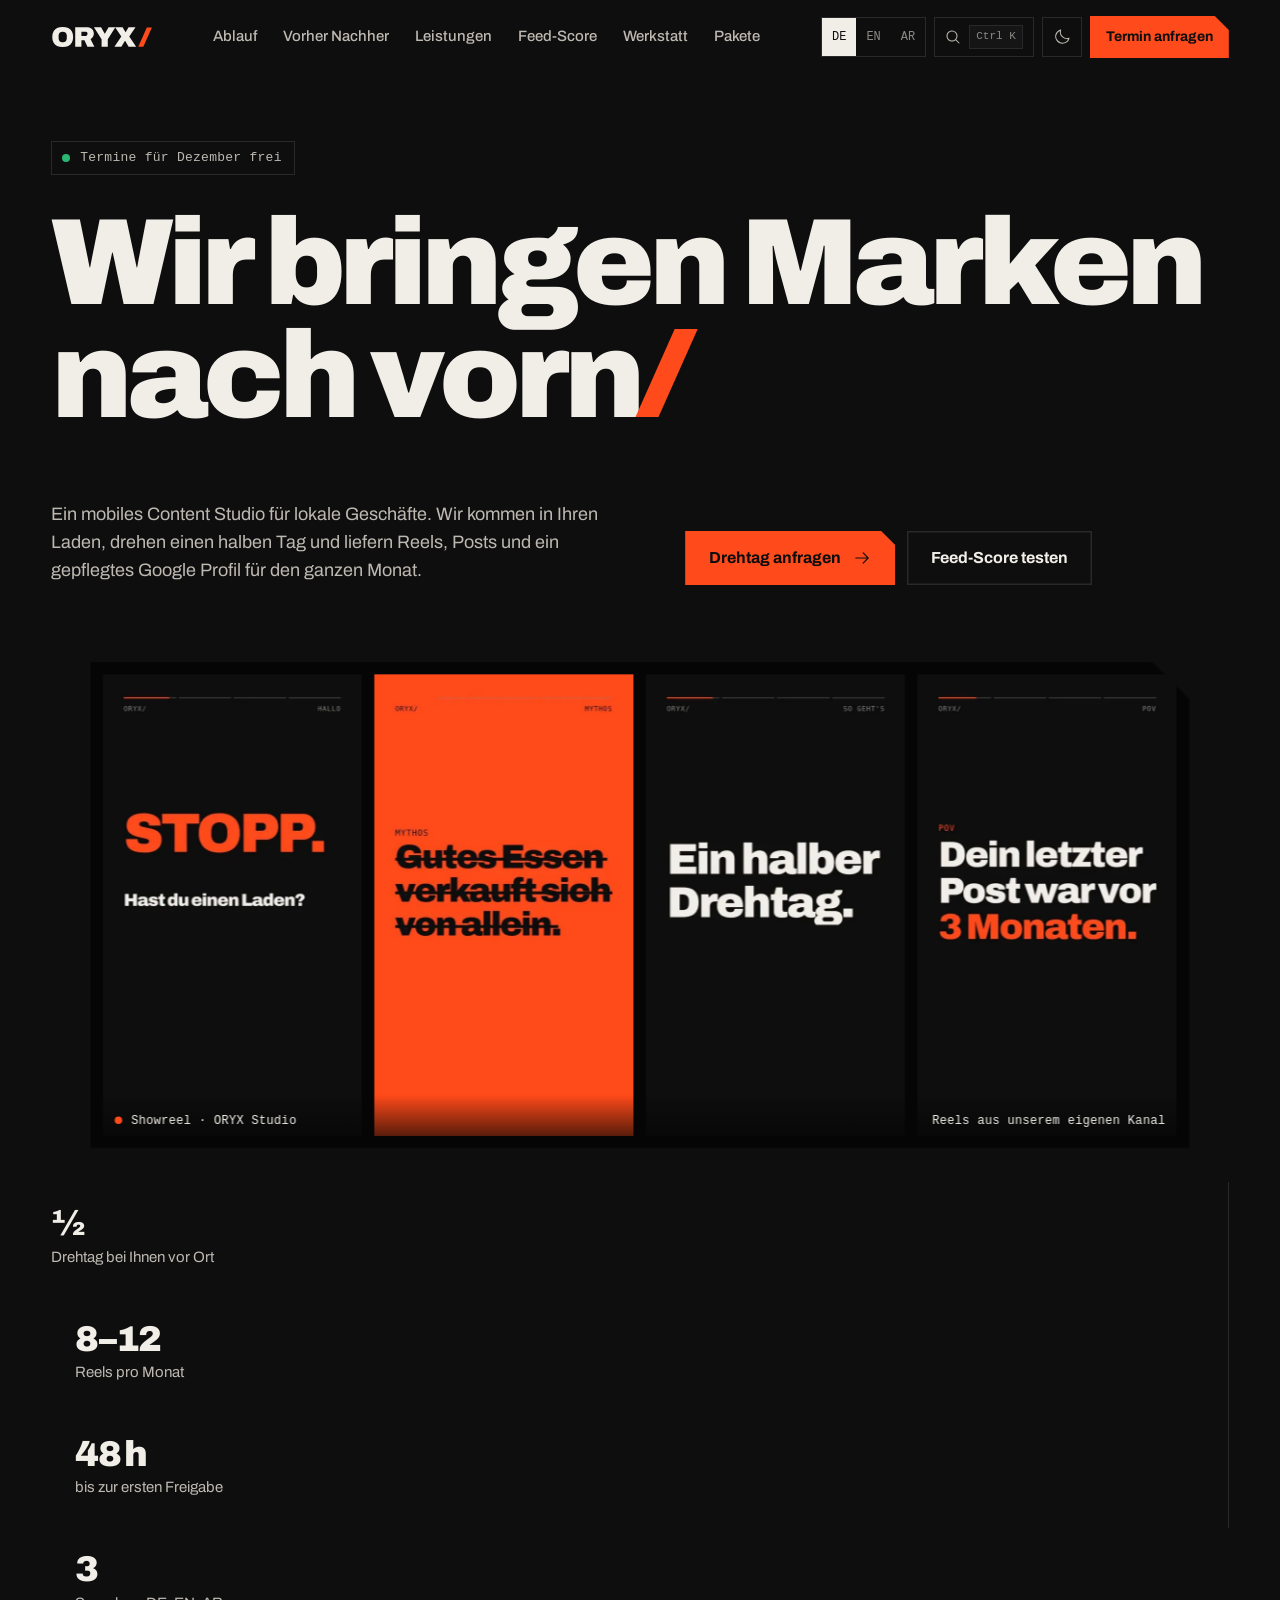
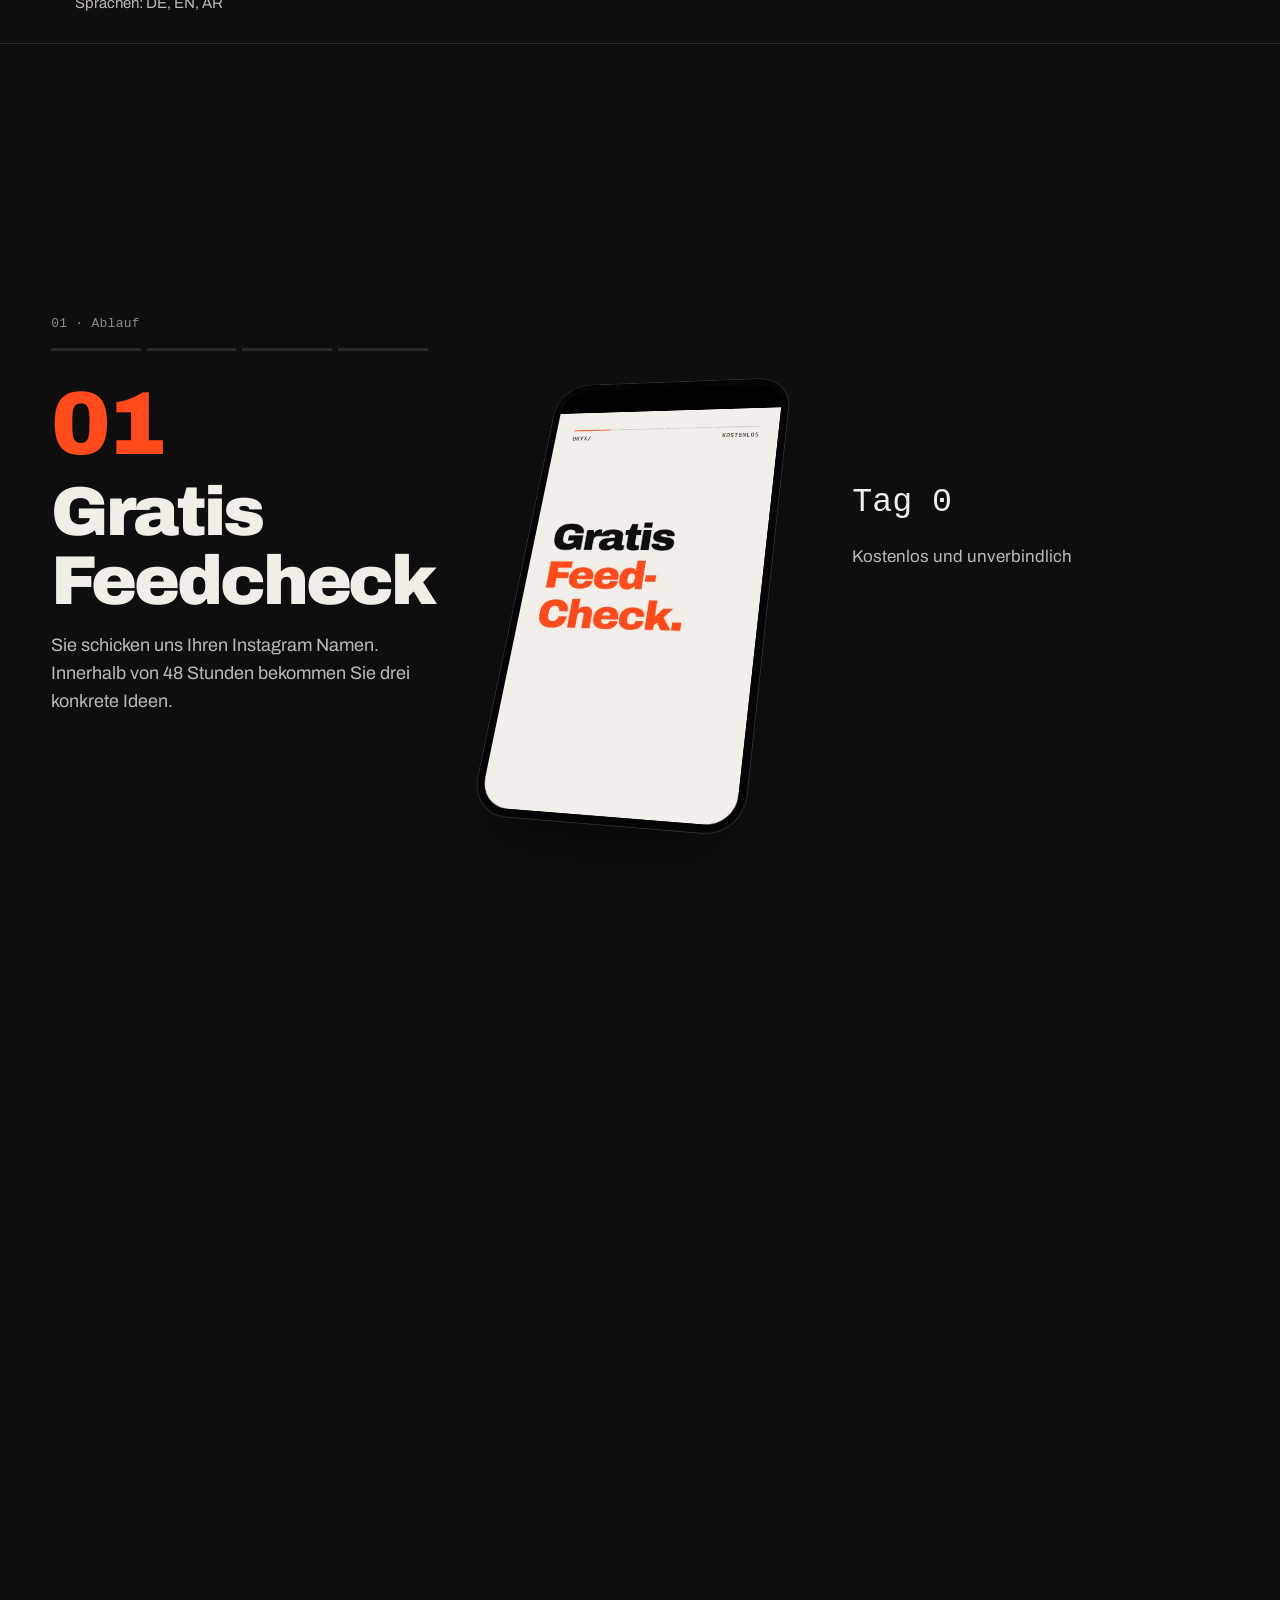
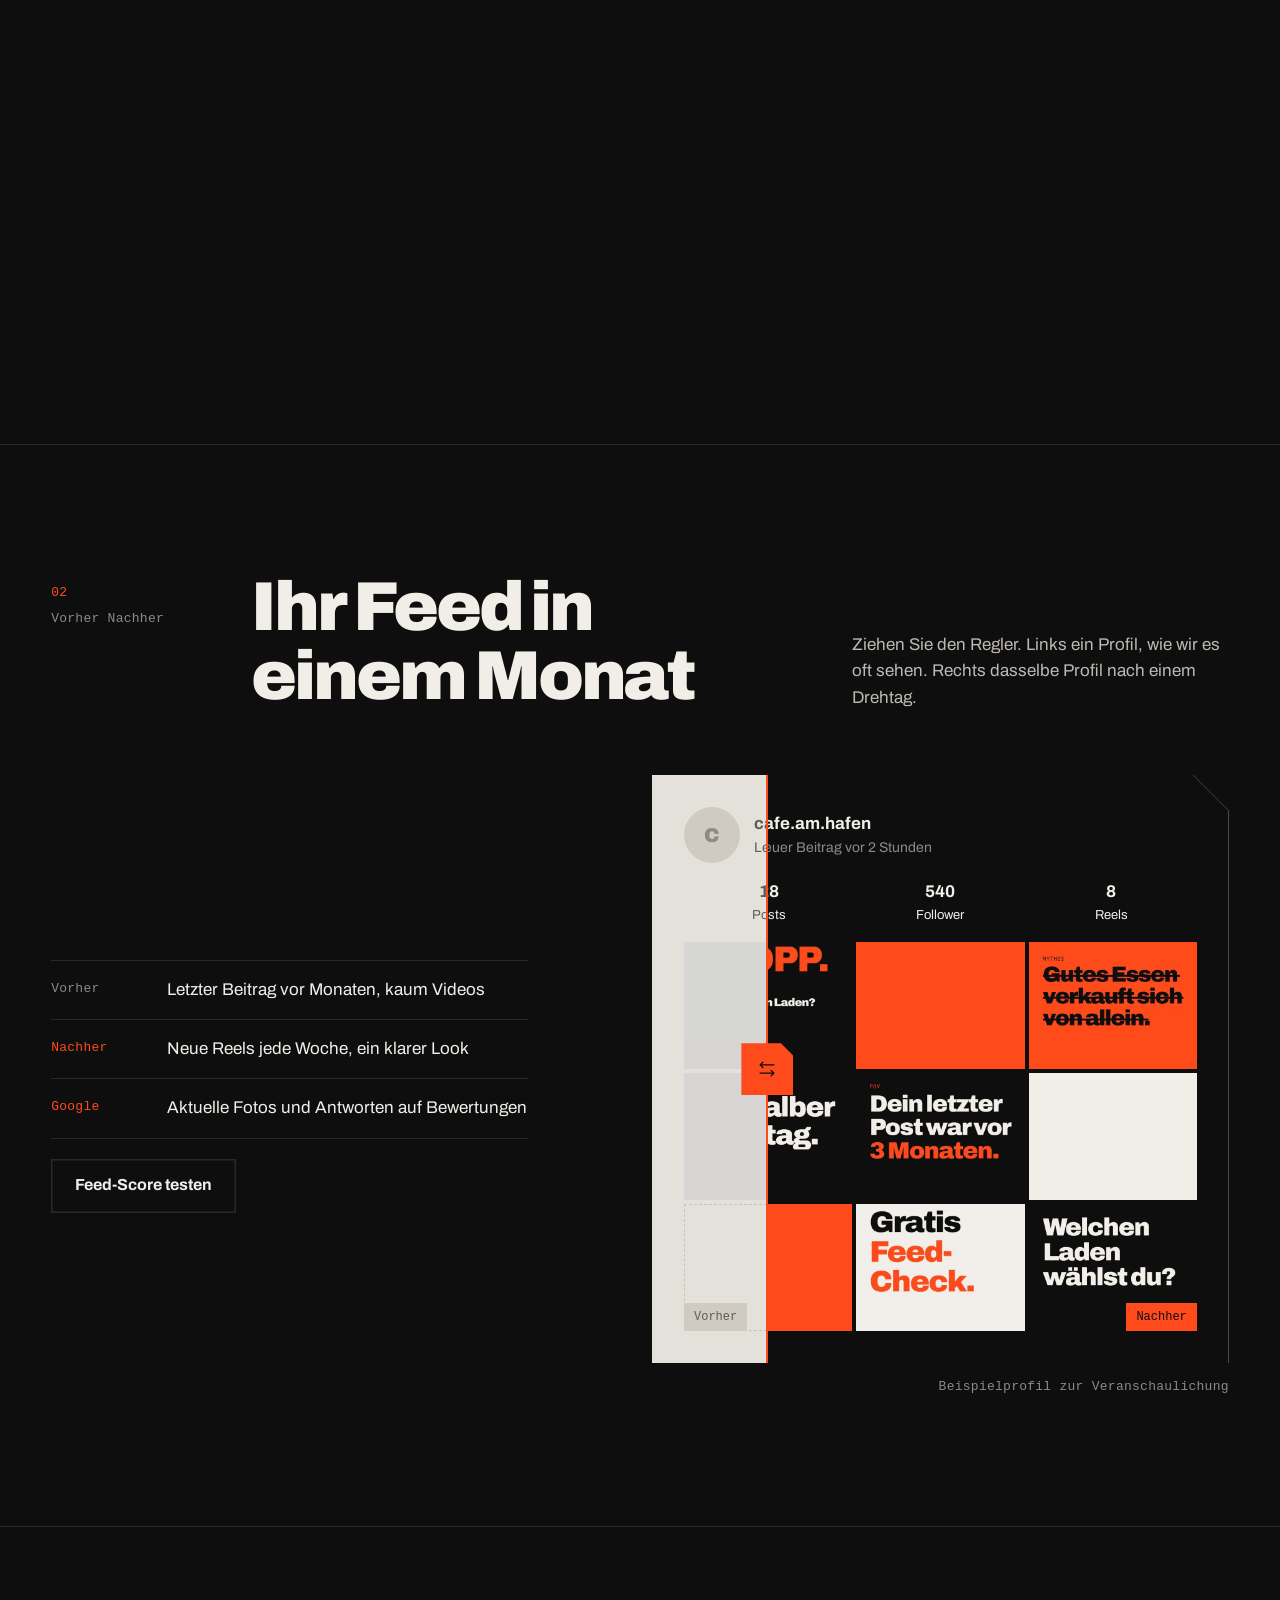
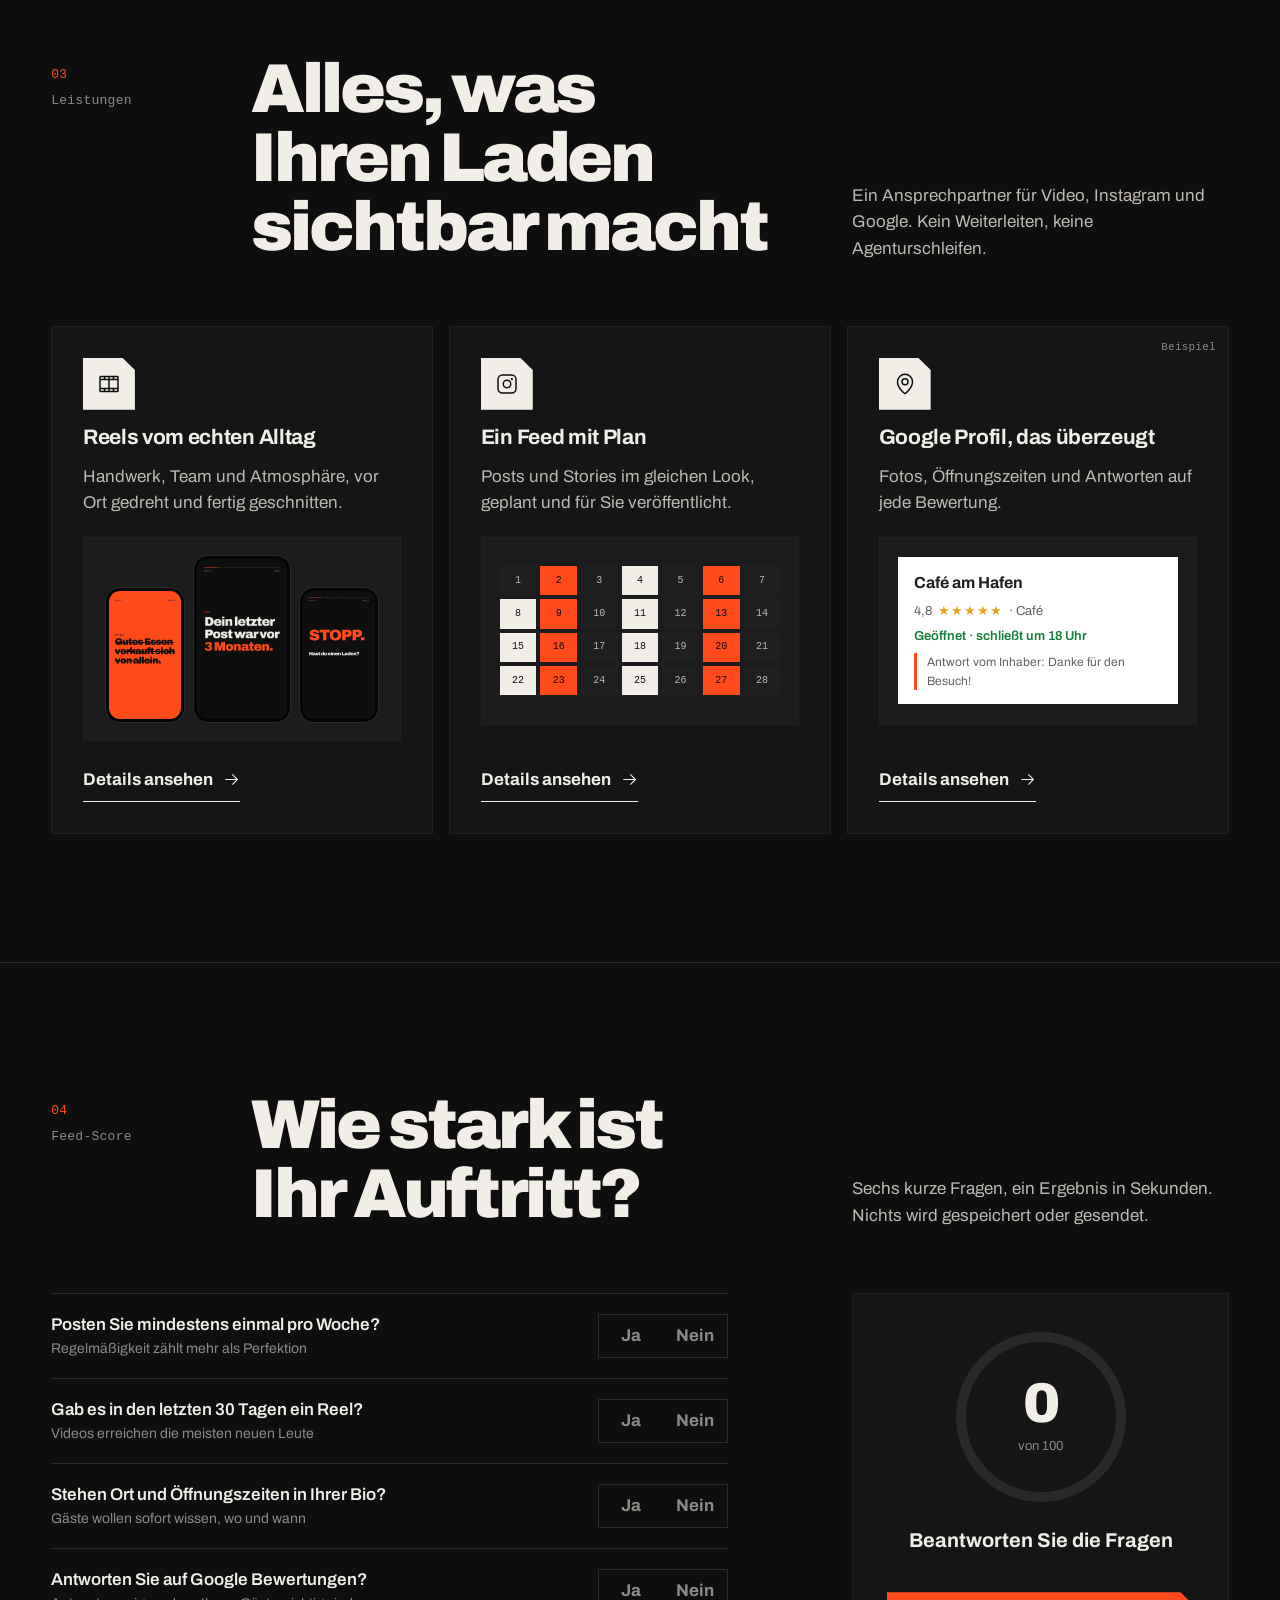
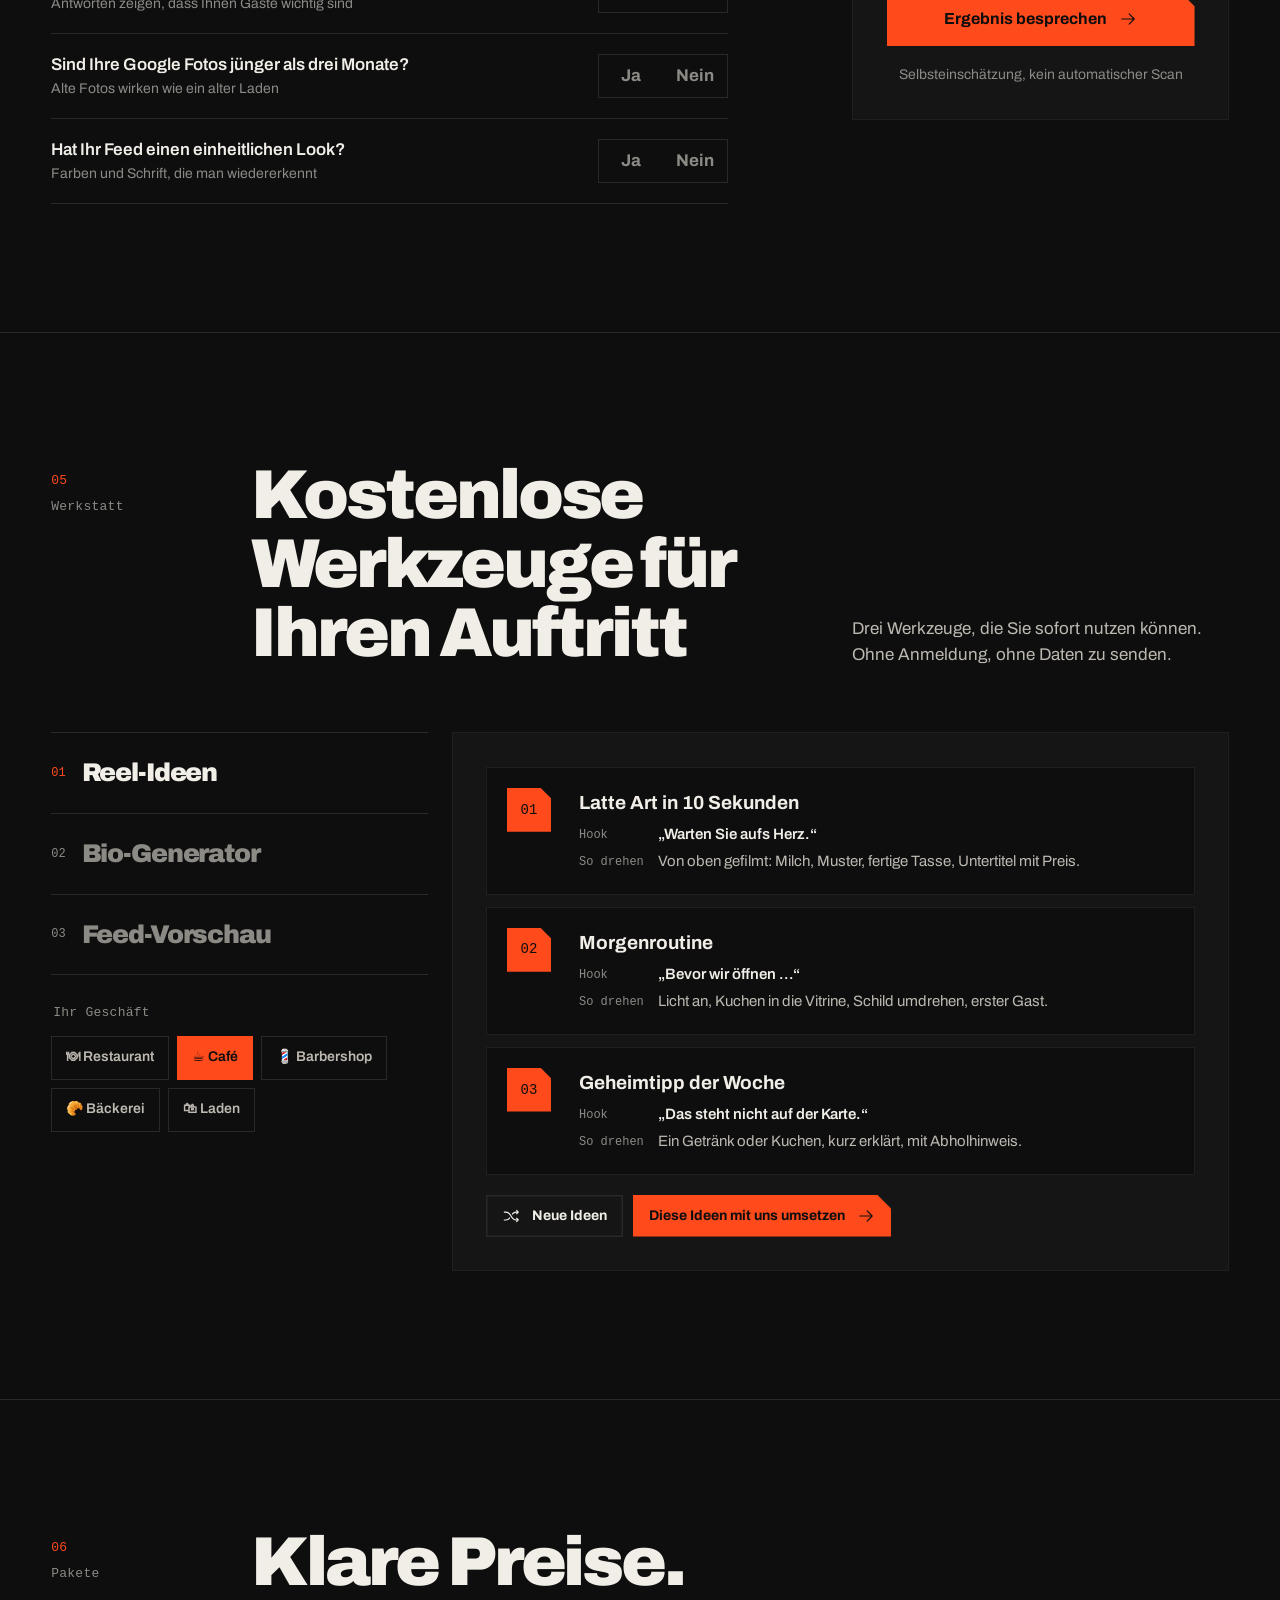
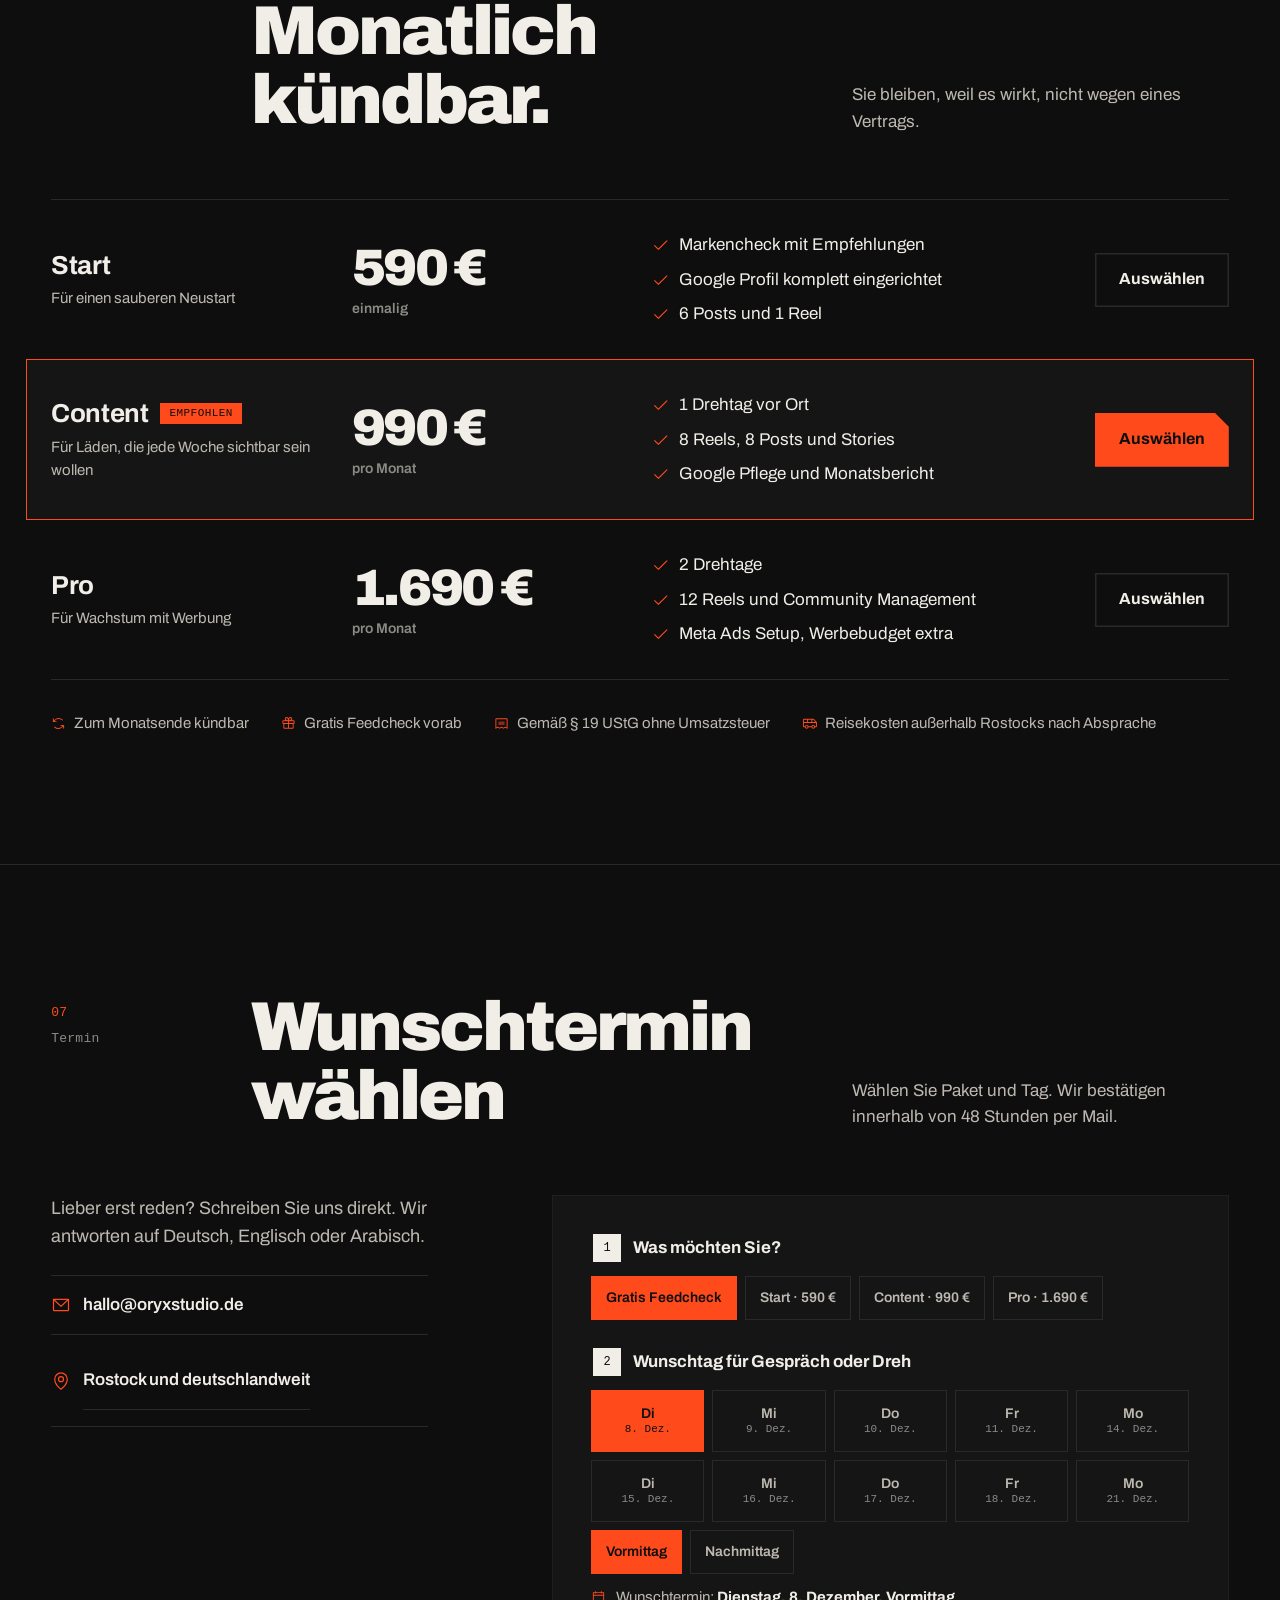
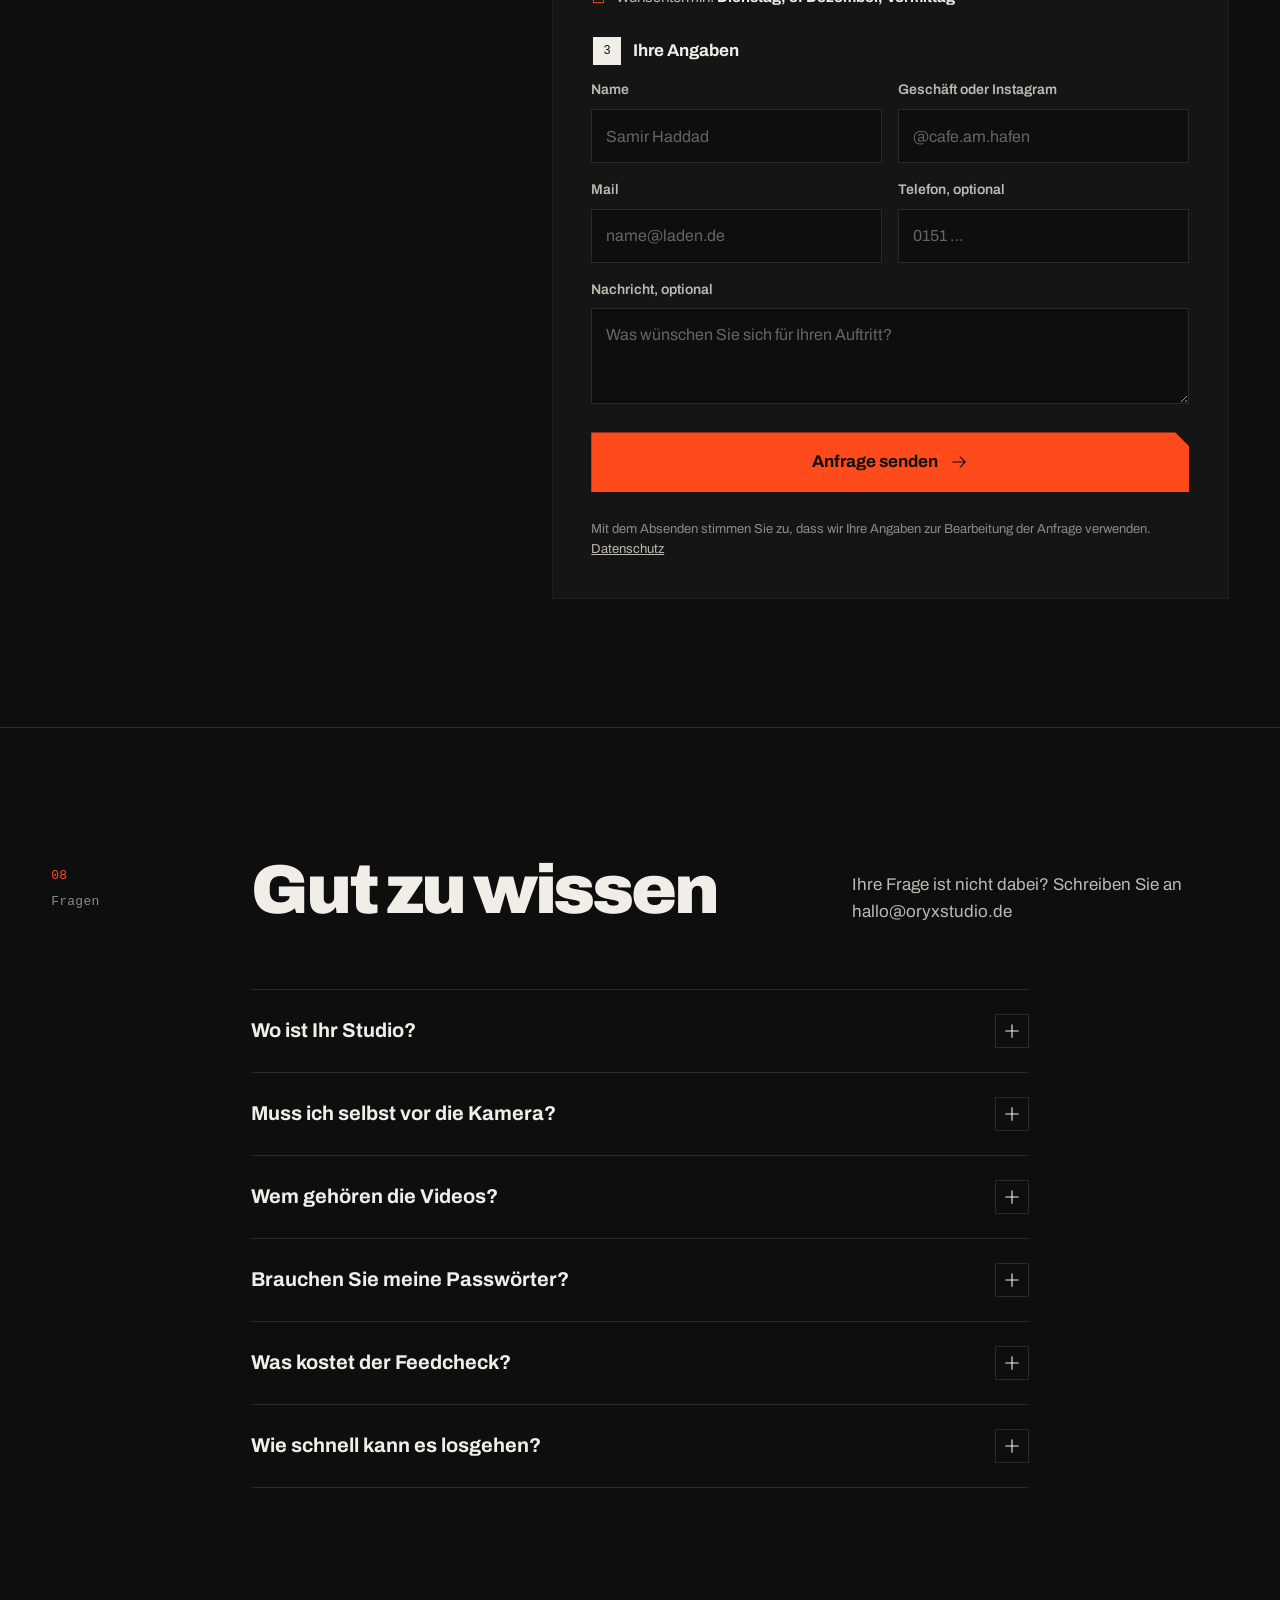
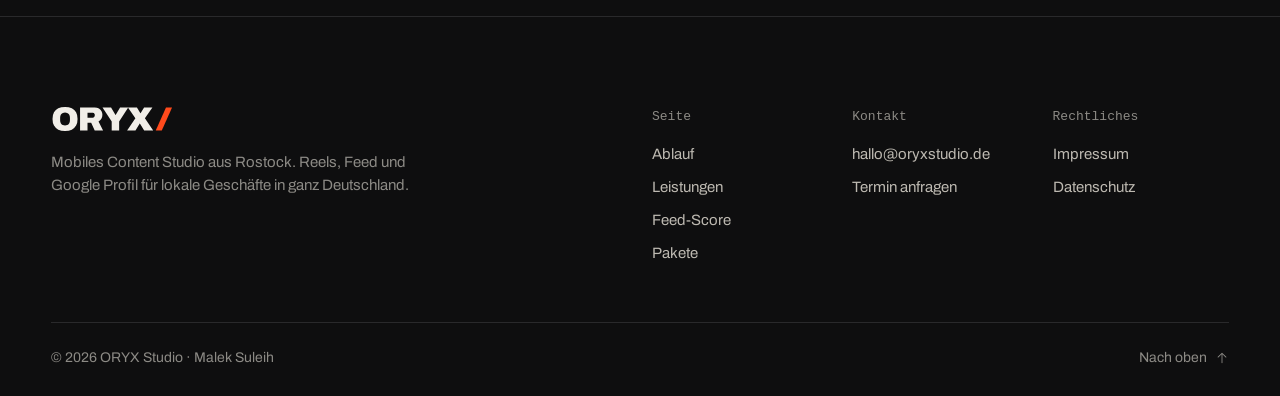
==== index.html @ 731681b9 "ORYX Studio Website Co-Authored-By: Claude Opus 5.5 <noreply@anthropic.com> Claude-Session: https://" ====
<!DOCTYPE html>
<html lang="de" data-theme="dark">
<head>
<meta charset="utf-8">
<meta name="viewport" content="width=device-width, initial-scale=1">
<title>ORYX Studio · Reels und Content für lokale Geschäfte</title>
<meta name="description" content="ORYX Studio ist ein mobiles Content Studio aus Rostock. Wir drehen Reels direkt in Ihrem Laden und betreuen Instagram und Google Profil. Gratis Feedcheck in 48 Stunden.">
<meta name="theme-color" content="#0E0E0F">
<meta property="og:title" content="ORYX Studio · Wir bringen Marken nach vorn">
<meta property="og:description" content="Ein halber Drehtag bei Ihnen, ein Monat Content. Gratis Feedcheck in 48 Stunden.">
<meta property="og:type" content="website">
<meta property="og:url" content="https://oryxstudio.de">
<meta property="og:image" content="https://oryxstudio.de/og.jpg">
<script type="application/ld+json">{"@context":"https://schema.org","@type":"ProfessionalService","name":"ORYX Studio","description":"Mobiles Content Studio für lokale Geschäfte: Reels, Instagram und Google Profil.","url":"https://oryxstudio.de","email":"hallo@oryxstudio.de","areaServed":"DE","address":{"@type":"PostalAddress","addressLocality":"Rostock","addressCountry":"DE"},"founder":{"@type":"Person","name":"Malek Suleih"},"knowsLanguage":["de","en","ar"],"makesOffer":[{"@type":"Offer","name":"Start","price":"590","priceCurrency":"EUR"},{"@type":"Offer","name":"Content","price":"990","priceCurrency":"EUR"},{"@type":"Offer","name":"Pro","price":"1690","priceCurrency":"EUR"}]}</script>
<link rel="canonical" href="https://oryxstudio.de/">
<meta property="og:image:width" content="1200"><meta property="og:image:height" content="630"><meta name="twitter:card" content="summary_large_image">
<link rel="alternate" hreflang="de" href="https://oryxstudio.de/?lang=de">
<link rel="alternate" hreflang="en" href="https://oryxstudio.de/?lang=en">
<link rel="alternate" hreflang="ar" href="https://oryxstudio.de/?lang=ar">
<link rel="icon" href="data:image/svg+xml,%3Csvg xmlns='http://www.w3.org/2000/svg' viewBox='0 0 100 100'%3E%3Cpolygon points='0,0 76,0 100,24 100,100 0,100' fill='%23FF4A1C'/%3E%3Cpolygon points='22,24 38,24 78,76 62,76' fill='%230E0E0F'/%3E%3Cpolygon points='62,24 78,24 38,76 22,76' fill='%230E0E0F'/%3E%3C/svg%3E">
<link rel="preload" href="fonts/archivo-latin-900-normal.woff2" as="font" type="font/woff2" crossorigin>
<link rel="preload" href="fonts/archivo-latin-400-normal.woff2" as="font" type="font/woff2" crossorigin>
<style>@font-face {font-family: 'Archivo';font-style: normal;font-display: swap;font-weight: 400;src:url(fonts/archivo-latin-ext-400-normal.woff2) format('woff2');unicode-range: U+0100-02BA,U+02BD-02C5,U+02C7-02CC,U+02CE-02D7,U+02DD-02FF,U+0304,U+0308,U+0329,U+1D00-1DBF,U+1E00-1E9F,U+1EF2-1EFF,U+2020,U+20A0-20AB,U+20AD-20C0,U+2113,U+2C60-2C7F,U+A720-A7FF;}
@font-face {font-family: 'Archivo';font-style: normal;font-display: swap;font-weight: 400;src:url(fonts/archivo-latin-400-normal.woff2) format('woff2');unicode-range: U+0000-00FF,U+0131,U+0152-0153,U+02BB-02BC,U+02C6,U+02DA,U+02DC,U+0304,U+0308,U+0329,U+2000-206F,U+20AC,U+2122,U+2191,U+2193,U+2212,U+2215,U+FEFF,U+FFFD;}
@font-face {font-family: 'Archivo';font-style: normal;font-display: swap;font-weight: 500;src:url(fonts/archivo-latin-ext-500-normal.woff2) format('woff2');unicode-range: U+0100-02BA,U+02BD-02C5,U+02C7-02CC,U+02CE-02D7,U+02DD-02FF,U+0304,U+0308,U+0329,U+1D00-1DBF,U+1E00-1E9F,U+1EF2-1EFF,U+2020,U+20A0-20AB,U+20AD-20C0,U+2113,U+2C60-2C7F,U+A720-A7FF;}
@font-face {font-family: 'Archivo';font-style: normal;font-display: swap;font-weight: 500;src:url(fonts/archivo-latin-500-normal.woff2) format('woff2');unicode-range: U+0000-00FF,U+0131,U+0152-0153,U+02BB-02BC,U+02C6,U+02DA,U+02DC,U+0304,U+0308,U+0329,U+2000-206F,U+20AC,U+2122,U+2191,U+2193,U+2212,U+2215,U+FEFF,U+FFFD;}
@font-face {font-family: 'Archivo';font-style: normal;font-display: swap;font-weight: 600;src:url(fonts/archivo-latin-ext-600-normal.woff2) format('woff2');unicode-range: U+0100-02BA,U+02BD-02C5,U+02C7-02CC,U+02CE-02D7,U+02DD-02FF,U+0304,U+0308,U+0329,U+1D00-1DBF,U+1E00-1E9F,U+1EF2-1EFF,U+2020,U+20A0-20AB,U+20AD-20C0,U+2113,U+2C60-2C7F,U+A720-A7FF;}
@font-face {font-family: 'Archivo';font-style: normal;font-display: swap;font-weight: 600;src:url(fonts/archivo-latin-600-normal.woff2) format('woff2');unicode-range: U+0000-00FF,U+0131,U+0152-0153,U+02BB-02BC,U+02C6,U+02DA,U+02DC,U+0304,U+0308,U+0329,U+2000-206F,U+20AC,U+2122,U+2191,U+2193,U+2212,U+2215,U+FEFF,U+FFFD;}
@font-face {font-family: 'Archivo';font-style: normal;font-display: swap;font-weight: 700;src:url(fonts/archivo-latin-ext-700-normal.woff2) format('woff2');unicode-range: U+0100-02BA,U+02BD-02C5,U+02C7-02CC,U+02CE-02D7,U+02DD-02FF,U+0304,U+0308,U+0329,U+1D00-1DBF,U+1E00-1E9F,U+1EF2-1EFF,U+2020,U+20A0-20AB,U+20AD-20C0,U+2113,U+2C60-2C7F,U+A720-A7FF;}
@font-face {font-family: 'Archivo';font-style: normal;font-display: swap;font-weight: 700;src:url(fonts/archivo-latin-700-normal.woff2) format('woff2');unicode-range: U+0000-00FF,U+0131,U+0152-0153,U+02BB-02BC,U+02C6,U+02DA,U+02DC,U+0304,U+0308,U+0329,U+2000-206F,U+20AC,U+2122,U+2191,U+2193,U+2212,U+2215,U+FEFF,U+FFFD;}
@font-face {font-family: 'Archivo';font-style: normal;font-display: swap;font-weight: 900;src:url(fonts/archivo-latin-ext-900-normal.woff2) format('woff2');unicode-range: U+0100-02BA,U+02BD-02C5,U+02C7-02CC,U+02CE-02D7,U+02DD-02FF,U+0304,U+0308,U+0329,U+1D00-1DBF,U+1E00-1E9F,U+1EF2-1EFF,U+2020,U+20A0-20AB,U+20AD-20C0,U+2113,U+2C60-2C7F,U+A720-A7FF;}
@font-face {font-family: 'Archivo';font-style: normal;font-display: swap;font-weight: 900;src:url(fonts/archivo-latin-900-normal.woff2) format('woff2');unicode-range: U+0000-00FF,U+0131,U+0152-0153,U+02BB-02BC,U+02C6,U+02DA,U+02DC,U+0304,U+0308,U+0329,U+2000-206F,U+20AC,U+2122,U+2191,U+2193,U+2212,U+2215,U+FEFF,U+FFFD;}
@font-face {font-family: 'Cairo';font-style: normal;font-display: swap;font-weight: 400;src:url(fonts/cairo-arabic-400-normal.woff2) format('woff2');unicode-range: U+0600-06FF,U+0750-077F,U+0870-088E,U+0890-0891,U+0897-08E1,U+08E3-08FF,U+200C-200E,U+2010-2011,U+204F,U+2E41,U+FB50-FDFF,U+FE70-FE74,U+FE76-FEFC,U+102E0-102FB,U+10E60-10E7E,U+10EC2-10EC4,U+10EFC-10EFF,U+1EE00-1EE03,U+1EE05-1EE1F,U+1EE21-1EE22,U+1EE24,U+1EE27,U+1EE29-1EE32,U+1EE34-1EE37,U+1EE39,U+1EE3B,U+1EE42,U+1EE47,U+1EE49,U+1EE4B,U+1EE4D-1EE4F,U+1EE51-1EE52,U+1EE54,U+1EE57,U+1EE59,U+1EE5B,U+1EE5D,U+1EE5F,U+1EE61-1EE62,U+1EE64,U+1EE67-1EE6A,U+1EE6C-1EE72,U+1EE74-1EE77,U+1EE79-1EE7C,U+1EE7E,U+1EE80-1EE89,U+1EE8B-1EE9B,U+1EEA1-1EEA3,U+1EEA5-1EEA9,U+1EEAB-1EEBB,U+1EEF0-1EEF1;}
@font-face {font-family: 'Cairo';font-style: normal;font-display: swap;font-weight: 400;src:url(fonts/cairo-latin-400-normal.woff2) format('woff2');unicode-range: U+0000-00FF,U+0131,U+0152-0153,U+02BB-02BC,U+02C6,U+02DA,U+02DC,U+0304,U+0308,U+0329,U+2000-206F,U+20AC,U+2122,U+2191,U+2193,U+2212,U+2215,U+FEFF,U+FFFD;}
@font-face {font-family: 'Cairo';font-style: normal;font-display: swap;font-weight: 600;src:url(fonts/cairo-arabic-600-normal.woff2) format('woff2');unicode-range: U+0600-06FF,U+0750-077F,U+0870-088E,U+0890-0891,U+0897-08E1,U+08E3-08FF,U+200C-200E,U+2010-2011,U+204F,U+2E41,U+FB50-FDFF,U+FE70-FE74,U+FE76-FEFC,U+102E0-102FB,U+10E60-10E7E,U+10EC2-10EC4,U+10EFC-10EFF,U+1EE00-1EE03,U+1EE05-1EE1F,U+1EE21-1EE22,U+1EE24,U+1EE27,U+1EE29-1EE32,U+1EE34-1EE37,U+1EE39,U+1EE3B,U+1EE42,U+1EE47,U+1EE49,U+1EE4B,U+1EE4D-1EE4F,U+1EE51-1EE52,U+1EE54,U+1EE57,U+1EE59,U+1EE5B,U+1EE5D,U+1EE5F,U+1EE61-1EE62,U+1EE64,U+1EE67-1EE6A,U+1EE6C-1EE72,U+1EE74-1EE77,U+1EE79-1EE7C,U+1EE7E,U+1EE80-1EE89,U+1EE8B-1EE9B,U+1EEA1-1EEA3,U+1EEA5-1EEA9,U+1EEAB-1EEBB,U+1EEF0-1EEF1;}
@font-face {font-family: 'Cairo';font-style: normal;font-display: swap;font-weight: 600;src:url(fonts/cairo-latin-600-normal.woff2) format('woff2');unicode-range: U+0000-00FF,U+0131,U+0152-0153,U+02BB-02BC,U+02C6,U+02DA,U+02DC,U+0304,U+0308,U+0329,U+2000-206F,U+20AC,U+2122,U+2191,U+2193,U+2212,U+2215,U+FEFF,U+FFFD;}
@font-face {font-family: 'Cairo';font-style: normal;font-display: swap;font-weight: 700;src:url(fonts/cairo-arabic-700-normal.woff2) format('woff2');unicode-range: U+0600-06FF,U+0750-077F,U+0870-088E,U+0890-0891,U+0897-08E1,U+08E3-08FF,U+200C-200E,U+2010-2011,U+204F,U+2E41,U+FB50-FDFF,U+FE70-FE74,U+FE76-FEFC,U+102E0-102FB,U+10E60-10E7E,U+10EC2-10EC4,U+10EFC-10EFF,U+1EE00-1EE03,U+1EE05-1EE1F,U+1EE21-1EE22,U+1EE24,U+1EE27,U+1EE29-1EE32,U+1EE34-1EE37,U+1EE39,U+1EE3B,U+1EE42,U+1EE47,U+1EE49,U+1EE4B,U+1EE4D-1EE4F,U+1EE51-1EE52,U+1EE54,U+1EE57,U+1EE59,U+1EE5B,U+1EE5D,U+1EE5F,U+1EE61-1EE62,U+1EE64,U+1EE67-1EE6A,U+1EE6C-1EE72,U+1EE74-1EE77,U+1EE79-1EE7C,U+1EE7E,U+1EE80-1EE89,U+1EE8B-1EE9B,U+1EEA1-1EEA3,U+1EEA5-1EEA9,U+1EEAB-1EEBB,U+1EEF0-1EEF1;}
@font-face {font-family: 'Cairo';font-style: normal;font-display: swap;font-weight: 700;src:url(fonts/cairo-latin-700-normal.woff2) format('woff2');unicode-range: U+0000-00FF,U+0131,U+0152-0153,U+02BB-02BC,U+02C6,U+02DA,U+02DC,U+0304,U+0308,U+0329,U+2000-206F,U+20AC,U+2122,U+2191,U+2193,U+2212,U+2215,U+FEFF,U+FFFD;}
@font-face {font-family: 'Cairo';font-style: normal;font-display: swap;font-weight: 900;src:url(fonts/cairo-arabic-900-normal.woff2) format('woff2');unicode-range: U+0600-06FF,U+0750-077F,U+0870-088E,U+0890-0891,U+0897-08E1,U+08E3-08FF,U+200C-200E,U+2010-2011,U+204F,U+2E41,U+FB50-FDFF,U+FE70-FE74,U+FE76-FEFC,U+102E0-102FB,U+10E60-10E7E,U+10EC2-10EC4,U+10EFC-10EFF,U+1EE00-1EE03,U+1EE05-1EE1F,U+1EE21-1EE22,U+1EE24,U+1EE27,U+1EE29-1EE32,U+1EE34-1EE37,U+1EE39,U+1EE3B,U+1EE42,U+1EE47,U+1EE49,U+1EE4B,U+1EE4D-1EE4F,U+1EE51-1EE52,U+1EE54,U+1EE57,U+1EE59,U+1EE5B,U+1EE5D,U+1EE5F,U+1EE61-1EE62,U+1EE64,U+1EE67-1EE6A,U+1EE6C-1EE72,U+1EE74-1EE77,U+1EE79-1EE7C,U+1EE7E,U+1EE80-1EE89,U+1EE8B-1EE9B,U+1EEA1-1EEA3,U+1EEA5-1EEA9,U+1EEAB-1EEBB,U+1EEF0-1EEF1;}
@font-face {font-family: 'Cairo';font-style: normal;font-display: swap;font-weight: 900;src:url(fonts/cairo-latin-900-normal.woff2) format('woff2');unicode-range: U+0000-00FF,U+0131,U+0152-0153,U+02BB-02BC,U+02C6,U+02DA,U+02DC,U+0304,U+0308,U+0329,U+2000-206F,U+20AC,U+2122,U+2191,U+2193,U+2212,U+2215,U+FEFF,U+FFFD;}
</style>
<script>
/* theme and language before first paint */
(function(){var d=document.documentElement,q=new URLSearchParams(location.search),s={};try{s=JSON.parse(localStorage.getItem('oryx')||'{}')}catch(e){}
var th=s.theme||'dark';d.dataset.theme=th;var l=(q.get('lang')||s.lang||'de');if(!/^(de|en|ar)$/.test(l))l='de';d.lang=l;d.dir=l==='ar'?'rtl':'ltr'})();
</script>
<style>
/* VOICE: a confident mobile film crew talking to shop owners; short, plain sentences
   IDEA: an orderly studio console: one surface, hairline structure, the red cut square as the only loud object (in 3D in the hero)
   COLOUR and TYPE: ink #0E0E0F, chalk #F1EEE8, signal #FF4A1C; Archivo 900 display, Archivo text, JetBrains Mono for numbers; Cairo for Arabic
   LAYOUT: everything on a 12 column grid inside 1360px; sections separated by hairlines and numbered in the margin like a call sheet */
:root{--red:#FF4A1C;--ease:cubic-bezier(0.22,1,0.36,1);--pad:clamp(20px,4vw,56px);--max:1360px;--font:'Archivo',system-ui,sans-serif;--mono:'JetBrains Mono',ui-monospace,monospace;--track:-.045em}
[data-theme="dark"]{--bg:#0E0E0F;--card:#151516;--card2:#1C1C1E;--fg:#F1EEE8;--fg2:#BDB9B1;--fg3:#8C8A85;--line:#29292B;--line2:#1F1F21;--redt:#FF4A1C;--inv:#F1EEE8;--invfg:#0E0E0F;--shadow:0 40px 80px -30px rgba(0,0,0,.7);color-scheme:dark}
[data-theme="light"]{--bg:#F1EEE8;--card:#F8F6F1;--card2:#FFFFFF;--fg:#0E0E0F;--fg2:#4A4844;--fg3:#6B6862;--line:#D6D2C9;--line2:#E2DED6;--redt:#C9360F;--inv:#0E0E0F;--invfg:#F1EEE8;--shadow:0 40px 80px -30px rgba(40,30,20,.25);color-scheme:light}
[dir="rtl"]{--font:'Cairo',system-ui,sans-serif;--mono:'Cairo',system-ui,sans-serif;--track:0}
*{box-sizing:border-box;min-width:0}
[hidden]{display:none!important}
html{scroll-padding-top:84px;-webkit-text-size-adjust:100%}
html.lenis,html.lenis body{height:auto}
.lenis.lenis-smooth{scroll-behavior:auto!important}
body{margin:0;background:var(--bg);color:var(--fg);font-family:var(--font);font-size:17px;line-height:1.55;overflow-x:clip;-webkit-font-smoothing:antialiased;transition:background-color 500ms var(--ease),color 500ms var(--ease)}
::selection{background:var(--red);color:#0E0E0F}
a{color:inherit}
img,svg,video,canvas{display:block}
p,h1,h2,h3,ul,ol,figure,fieldset,dl,dd{margin:0}
fieldset{border:0;padding:0}
button{font:inherit;color:inherit}
.icon{width:1em;height:1em;flex:none}
[dir="rtl"] .flip{transform:scaleX(-1)}
.wrap{max-width:var(--max);margin:0 auto;padding:0 var(--pad)}
.mono{font-family:var(--mono);font-weight:500;font-size:13px;letter-spacing:.02em}
.d2{font-weight:900;font-size:clamp(40px,5.4vw,80px);letter-spacing:var(--track);line-height:1;text-wrap:balance}
[dir="rtl"] .d2{line-height:1.25}
.h3{font-weight:700;font-size:21px;letter-spacing:-.015em;line-height:1.25}
.lead{font-size:clamp(18px,1.4vw,20px);line-height:1.55;max-width:33em;color:var(--fg2);text-wrap:pretty}
.slash{display:inline-block;width:.19em;height:.72em;background:var(--red);transform:skewX(-24deg);margin-inline-start:.12em}
.skip{position:absolute;inset-inline-start:16px;top:-64px;background:var(--red);color:#0E0E0F;padding:10px 14px;z-index:200;font-weight:700}
.skip:focus{top:16px}
:focus-visible{outline:2px solid var(--red);outline-offset:3px}
.split-m{padding-bottom:.12em;margin-bottom:-.12em}
.vh{position:absolute;width:1px;height:1px;overflow:hidden;clip:rect(0 0 0 0);white-space:nowrap}
/* section frame: numbered like a call sheet */
.sec{border-top:1px solid var(--line);padding:clamp(88px,10vw,144px) 0}
.shead{display:grid;grid-template-columns:repeat(12,minmax(0,1fr));gap:24px;align-items:end;margin-bottom:clamp(44px,5vw,72px)}
.shead .no{grid-column:1/3;align-self:start;display:flex;flex-direction:column;gap:6px;color:var(--fg3);padding-top:10px}
.shead .no b{color:var(--redt);font-weight:500}
.shead h2{grid-column:3/9}
.shead p{grid-column:9/13;color:var(--fg2);max-width:28em}
/* buttons */
.btn{position:relative;display:inline-flex;align-items:center;justify-content:center;gap:12px;min-height:54px;padding:0 24px;font-size:16px;font-weight:700;text-decoration:none;border:0;cursor:pointer;white-space:nowrap;clip-path:polygon(0 0,calc(100% - 14px) 0,100% 14px,100% 100%,0 100%);isolation:isolate;overflow:hidden;transition:color 400ms var(--ease),transform 300ms var(--ease)}
[dir="rtl"] .btn{clip-path:polygon(0 14px,14px 0,100% 0,100% 100%,0 100%)}
.btn::before{content:"";position:absolute;inset:0;z-index:-1;transform:translateY(101%);transition:transform 500ms var(--ease)}
.btn:hover::before{transform:none}
.btn .icon{font-size:18px;transition:transform 400ms var(--ease)}
.btn:hover .icon.flip{transform:translateX(4px)}
[dir="rtl"] .btn:hover .icon.flip{transform:scaleX(-1) translateX(4px)}
.btn:active{transform:scale(.98)}
.btn-red{background:var(--red);color:#0E0E0F}.btn-red::before{background:var(--inv)}.btn-red:hover{color:var(--invfg)}
.btn-inv{background:var(--inv);color:var(--invfg)}.btn-inv::before{background:var(--red)}.btn-inv:hover{color:#0E0E0F}
.btn-line{background:transparent;color:var(--fg);box-shadow:inset 0 0 0 1.5px var(--line);clip-path:none}.btn-line::before{background:var(--card2)}
.btn-line:hover{box-shadow:inset 0 0 0 1.5px var(--fg3)}
.btn-s{min-height:42px;padding:0 16px;font-size:14px}
/* nav */
.nav{position:fixed;inset:0 0 auto;z-index:60;transition:background-color 500ms var(--ease),transform 500ms var(--ease),border-color 500ms var(--ease);border-bottom:1px solid transparent}
.nav.solid{background:color-mix(in srgb,var(--bg) 84%,transparent);backdrop-filter:blur(16px) saturate(1.3);-webkit-backdrop-filter:blur(16px) saturate(1.3);border-bottom-color:var(--line)}
.nav.hide{transform:translateY(-100%)}
.nav .wrap{display:flex;align-items:center;justify-content:space-between;gap:20px;height:74px}
.nav .logo{height:20px;width:auto;color:var(--fg)}
[dir="rtl"] .logo{direction:ltr}
.nav ul{display:flex;gap:2px;list-style:none;padding:0}
.nav ul a{display:block;padding:8px 12px;text-decoration:none;font-size:15px;font-weight:500;color:var(--fg2);transition:color 300ms var(--ease)}
.nav ul a:hover,.nav ul a[aria-current="true"]{color:var(--fg)}
.tools{display:flex;align-items:center;gap:8px}
.seg{display:flex;border:1px solid var(--line);height:40px}
.seg button{border:0;background:transparent;padding:0 10px;cursor:pointer;font-family:'JetBrains Mono',monospace;font-size:12px;color:var(--fg3);transition:color 300ms var(--ease),background-color 300ms var(--ease)}
.seg button[aria-pressed="true"]{background:var(--inv);color:var(--invfg)}
.seg button:hover{color:var(--fg)}
.seg button[aria-pressed="true"]:hover{color:var(--invfg)}
.iconbtn{width:40px;height:40px;display:grid;place-items:center;border:1px solid var(--line);background:transparent;cursor:pointer;font-size:18px;color:var(--fg2);transition:color 300ms var(--ease),border-color 300ms var(--ease)}
.iconbtn:hover{color:var(--fg);border-color:var(--fg3)}
[data-theme="dark"] .i-sun,[data-theme="light"] .i-moon{display:none}
.menu-btn{display:none;width:44px;height:44px;border:0;background:transparent;position:relative;cursor:pointer}
.menu-btn span{position:absolute;inset-inline-start:12px;width:20px;height:2px;background:var(--fg);transition:transform 500ms var(--ease)}
.menu-btn span:nth-child(1){top:18px}.menu-btn span:nth-child(2){top:25px}
.menu-btn[aria-expanded="true"] span:nth-child(1){transform:translateY(3.5px) rotate(45deg)}
.menu-btn[aria-expanded="true"] span:nth-child(2){transform:translateY(-3.5px) rotate(-45deg)}
.panel{position:fixed;inset:0;z-index:55;background:var(--bg);padding:104px var(--pad) 28px;display:flex;flex-direction:column;gap:4px;clip-path:inset(0 0 100% 0);visibility:hidden;transition:clip-path 700ms var(--ease),visibility 0s 700ms}
.panel.open{clip-path:inset(0);visibility:visible;transition:clip-path 700ms var(--ease)}
.panel a.big{font-weight:900;font-size:40px;letter-spacing:var(--track);line-height:1.2;text-decoration:none;padding:8px 0;border-bottom:1px solid var(--line)}
.panel .row{display:flex;gap:8px;margin-top:20px}
.panel .btn{margin-top:auto}
/* hero */
.hero{padding:clamp(120px,11vw,150px) 0 0;position:relative;overflow:hidden}
.htop{display:flex;flex-direction:column;align-items:flex-start}
.htop h1{align-self:stretch}
.hrow{display:flex;justify-content:space-between;align-items:end;gap:40px;margin-top:clamp(28px,3vw,44px)}
.hrow .lead{margin-top:0}
.hrow .ctas{margin-top:0;flex:none}
.showreel{margin:clamp(48px,6vw,80px) auto 0;max-width:1600px;padding:0 var(--pad)}
.sr-in{position:relative;background:#050505;padding:clamp(8px,1vw,14px);clip-path:polygon(0 0,calc(100% - 40px) 0,100% 40px,100% 100%,0 100%);transform-origin:50% 0}
.sr-grid{display:grid;grid-template-columns:repeat(4,minmax(0,1fr));gap:clamp(8px,1vw,14px)}
.sr-grid video{width:100%;aspect-ratio:9/16;object-fit:cover;background:#151516;display:block}
.sr-grid video:nth-child(odd){transform:translateY(0)}
.sr-bar{position:absolute;inset:auto 0 0 0;display:flex;justify-content:space-between;gap:16px;padding:18px clamp(18px,2vw,28px);background:linear-gradient(transparent,rgba(5,5,5,.85));color:#F1EEE8}
.sr-bar i{display:inline-block;width:8px;height:8px;border-radius:50%;background:var(--red);margin-inline-end:10px;animation:pulse2 1.6s infinite}
@keyframes pulse2{50%{opacity:.3}}
.status{display:inline-flex;align-items:center;gap:10px;border:1px solid var(--line);padding:6px 12px 6px 10px;color:var(--fg2);margin-bottom:32px}
.status i{width:8px;height:8px;border-radius:50%;background:#2BB673;box-shadow:0 0 0 0 rgba(43,182,115,.5);animation:pulse 2.4s infinite}
@keyframes pulse{70%{box-shadow:0 0 0 8px rgba(43,182,115,0)}100%{box-shadow:0 0 0 0 rgba(43,182,115,0)}}
.hero h1{font-weight:900;font-size:clamp(54px,9.6vw,156px);letter-spacing:-.05em;line-height:.92}
[dir="rtl"] .hero h1{letter-spacing:0;line-height:1.2;font-size:clamp(48px,7.6vw,124px)}
.hero .lead{margin-top:30px}
.ctas{display:flex;flex-wrap:wrap;gap:12px;margin-top:36px}
.no-gl .kpis{display:grid;grid-template-columns:repeat(4,minmax(0,1fr));border-top:1px solid var(--line);margin-top:48px}
.kpis div{padding:24px 24px 28px 0;border-inline-end:1px solid var(--line);display:flex;flex-direction:column;gap:4px}
.kpis div:not(:first-child){padding-inline-start:24px}
.kpis div:last-child{border-inline-end:0}
.kpis b{font-weight:900;font-size:clamp(30px,2.8vw,42px);letter-spacing:var(--track);line-height:1}
.kpis span{color:var(--fg2);font-size:15px}
/* reel band */
.band{padding:56px 0 64px;overflow:hidden;position:relative;border-top:1px solid var(--line);direction:ltr}
.band::before,.band::after{content:"";position:absolute;top:0;bottom:0;width:clamp(24px,8vw,160px);z-index:2;pointer-events:none}
.band::before{left:0;background:linear-gradient(90deg,var(--bg),transparent)}
.band::after{right:0;background:linear-gradient(-90deg,var(--bg),transparent)}
.rtrack{display:flex;gap:20px;width:max-content;animation:run 90s linear infinite}
.band:hover .rtrack{animation-play-state:paused}
@keyframes run{to{transform:translateX(calc(-50% - 10px))}}
.rphone{width:clamp(170px,13vw,210px);flex:none;background:#050505;border-radius:28px;padding:6px;box-shadow:0 0 0 1px var(--line);transition:transform 600ms var(--ease)}
.rphone:nth-child(even){margin-top:36px}
.rphone:hover{transform:translateY(-8px) scale(1.02)}
.rphone video{width:100%;aspect-ratio:9/16;object-fit:cover;border-radius:23px;background:#1C1C1E}
/* cinematic */
.cine{border-top:1px solid var(--line);position:relative}
.cine .pinbox{height:100svh;display:grid;grid-template-columns:repeat(12,minmax(0,1fr));gap:24px;align-items:center;max-width:var(--max);margin:0 auto;padding:84px var(--pad) 24px}
.cine .left{grid-column:1/5;position:relative;min-height:420px}
.cine .left .cstep{inset:72px 0 0 0;justify-content:flex-start}
.cine .right{grid-column:9/13;position:relative;min-height:340px}
.cine .mid{grid-column:5/9;display:grid;place-items:center;perspective:1200px}
.cphone{position:relative;width:min(100%,320px,calc((100svh - 240px)*.54));background:#050505;border-radius:44px;padding:9px;box-shadow:0 0 0 1px #2F2F33,var(--shadow);transform-style:preserve-3d}
.cphone::before{content:"";position:absolute;top:18px;left:50%;width:78px;height:22px;margin-left:-39px;background:#000;border-radius:14px;z-index:3}
.cscreen{position:relative;border-radius:35px;overflow:hidden;background:#000;padding-top:36px}
.vbox{position:relative;aspect-ratio:9/16;overflow:hidden;border-radius:0 0 30px 30px;background:#111}
.cscreen video{position:absolute;inset:0;width:100%;height:100%;object-fit:cover;opacity:0;transition:opacity 600ms var(--ease)}
.cscreen video.on{opacity:1}
.cstep{position:absolute;inset:0;display:flex;flex-direction:column;justify-content:center;gap:16px;opacity:0;transform:translateY(24px);transition:opacity 600ms var(--ease),transform 600ms var(--ease);pointer-events:none}
.cstep.on{opacity:1;transform:none;pointer-events:auto}
.cstep .big{font-weight:900;font-size:clamp(64px,7vw,120px);letter-spacing:-.05em;line-height:.85;color:var(--redt)}
[dir="rtl"] .cstep .big{letter-spacing:0}
.cstep p{color:var(--fg2)}
.cstep .t{font-family:'JetBrains Mono',monospace;font-size:clamp(28px,2.6vw,40px);font-weight:500;color:var(--fg)}
.cine .eyebrow{position:absolute;top:0;inset-inline-start:0;color:var(--fg3)}
.cprog{position:absolute;top:34px;inset-inline:0;display:flex;gap:6px}
.cprog i{flex:1;height:3px;background:var(--line);position:relative;overflow:hidden}
.cprog i b{position:absolute;inset:0;background:var(--red);transform:scaleX(0);transform-origin:left}
[dir="rtl"] .cprog i b{transform-origin:right}
/* before after */
.ba-grid{display:grid;grid-template-columns:repeat(12,minmax(0,1fr));gap:24px;align-items:center}
.ba-side{grid-column:1/6;display:flex;flex-direction:column;gap:20px}
.ba-notes{list-style:none;padding:0;border-top:1px solid var(--line)}
.ba-notes li{display:grid;grid-template-columns:100px 1fr;gap:16px;padding:16px 0;border-bottom:1px solid var(--line)}
.ba-notes .mono{color:var(--fg3);padding-top:2px}
.ba-notes .on{color:var(--redt)}
.ba-wrap{grid-column:7/13}
.ba{position:relative;aspect-ratio:1/1.02;width:100%;user-select:none;-webkit-user-select:none;direction:ltr;clip-path:polygon(0 0,calc(100% - 36px) 0,100% 36px,100% 100%,0 100%);box-shadow:var(--shadow)}
.ba .layer{position:absolute;inset:0;padding:clamp(20px,3vw,32px);display:flex;flex-direction:column;gap:16px;isolation:isolate}
.ba .before{background:#E4E1DA;color:#5E5C57}
.ba .after{background:#0E0E0F;color:#F1EEE8;clip-path:inset(0 0 0 var(--x,50%))}
.prof{display:flex;align-items:center;gap:14px}
.prof .av{width:56px;height:56px;border-radius:50%;flex:none;display:grid;place-items:center;font-weight:900;font-size:20px}
.before .av{background:#CFCBC3;color:#8F8B84}
.after .av{background:conic-gradient(var(--red),#FFB199,var(--red));padding:3px}
.after .av i{display:grid;place-items:center;width:100%;height:100%;border-radius:50%;background:#0E0E0F;font-style:normal;font-size:18px;border:2px solid #0E0E0F}
.prof b{display:block;font-size:17px}
.prof small{display:block;font-size:14px}
.after .prof small{color:#8C8A85}
.ba .row{display:grid;grid-template-columns:repeat(3,1fr);text-align:center;font-size:13px}
.ba .row b{display:block;font-size:17px}
.ba .tiles{display:grid;grid-template-columns:repeat(3,1fr);gap:4px;flex:1}
.ba .tiles>*{background:#D2CEC6 center/cover}
.before .tiles>*:nth-child(n+5){background:transparent;outline:1px dashed #C8C4BC;outline-offset:-1px}
.before .tiles>*:nth-child(-n+4){filter:grayscale(1) contrast(.6) brightness(1.2);opacity:.75}
.after .tiles>*{background-color:#2A2A2C}
.after .tiles .r{background:var(--red)}
.after .tiles .c{background:#F1EEE8}
.badge{position:absolute;bottom:clamp(20px,3vw,32px);font-family:'JetBrains Mono',monospace;font-size:12px;padding:5px 10px;z-index:2}
.before .badge{left:clamp(20px,3vw,32px);background:#CFCBC3;color:#5E5C57}
.after .badge{right:clamp(20px,3vw,32px);background:var(--red);color:#0E0E0F}
.handle{position:absolute;top:0;bottom:0;left:var(--x,50%);width:2px;background:var(--red);transform:translateX(-1px);pointer-events:none;z-index:3}
.handle i{position:absolute;top:50%;left:50%;width:52px;height:52px;margin:-26px 0 0 -26px;background:var(--red);color:#0E0E0F;display:grid;place-items:center;font-size:22px;clip-path:polygon(0 0,76% 0,100% 24%,100% 100%,0 100%)}
.ba input{position:absolute;inset:0;width:100%;height:100%;opacity:0;cursor:ew-resize;z-index:4;margin:0}
.ba input:focus-visible+.handle i{outline:3px solid #F1EEE8;outline-offset:-6px}
.ba-hint{margin-top:14px;color:var(--fg3);text-align:end}
/* services */
.svc{display:grid;grid-template-columns:repeat(3,minmax(0,1fr));gap:16px}
.tile{background:var(--card);border:1px solid var(--line2);padding:clamp(24px,2.4vw,32px);display:flex;flex-direction:column;gap:14px;position:relative;transition:border-color 500ms var(--ease),transform 600ms var(--ease)}
.tile:hover{border-color:var(--line);transform:translateY(-4px)}
.tile .ico{width:52px;height:52px;background:var(--inv);color:var(--invfg);display:grid;place-items:center;font-size:24px;clip-path:polygon(0 0,76% 0,100% 24%,100% 100%,0 100%);transition:background-color 400ms var(--ease),color 400ms var(--ease)}
.tile:hover .ico{background:var(--red);color:#0E0E0F}
.tile p{color:var(--fg2)}
.tile .demo{margin:6px 0 4px;min-height:188px;display:flex;align-items:center;justify-content:center;background:var(--card2);border:1px solid var(--line2);padding:18px;overflow:hidden}
.tile .more{margin-top:auto;align-self:flex-start;display:inline-flex;gap:10px;align-items:center;background:none;border:0;padding:8px 0;cursor:pointer;font-weight:700;border-bottom:1.5px solid var(--fg)}
.tile .more:hover .icon{transform:translateX(4px)}
.tile .more .icon{transition:transform 400ms var(--ease)}
.mini{display:flex;gap:10px;align-items:flex-end}
.mini .p{width:78px;background:#050505;border-radius:14px;padding:3px;box-shadow:0 0 0 1px var(--line)}
.mini .p:nth-child(2){width:96px}
.mini video{width:100%;aspect-ratio:9/16;object-fit:cover;border-radius:11px}
.cal{display:grid;grid-template-columns:repeat(7,1fr);gap:4px;width:100%;direction:ltr}
.cal span{aspect-ratio:1.25;background:var(--line2);display:grid;place-items:center;font-family:'JetBrains Mono',monospace;font-size:10px;color:var(--fg2)}
.cal .p{background:var(--red);color:#0E0E0F}
.cal .s{background:var(--inv);color:var(--invfg)}
.gcard{background:#fff;color:#1f1f1f;padding:14px 16px;width:100%;display:flex;flex-direction:column;gap:5px;font-family:Archivo,Arial,sans-serif;box-shadow:0 1px 3px rgba(0,0,0,.12)}
.gcard b{font-size:16px}
.gcard .st{display:flex;align-items:center;gap:6px;font-size:13px;color:#5f6368}
.gcard .st i{color:#E8A317;font-style:normal;letter-spacing:1px}
.gcard .open{color:#188038;font-weight:600;font-size:13px}
.gcard .reply{border-left:3px solid var(--red);padding-left:10px;font-size:12px;color:#5f6368;margin-top:2px}
.ex{position:absolute;inset-inline-end:12px;top:12px;font-size:11px;color:var(--fg3)}
/* dialog */
dialog{border:0;padding:0;margin:0 0 0 auto;height:100dvh;max-height:none;width:min(560px,100vw);background:var(--bg);color:var(--fg);box-shadow:-40px 0 80px rgba(0,0,0,.4)}
[dir="rtl"] dialog{margin:0 auto 0 0}
dialog[open]{animation:din 600ms var(--ease)}
@keyframes din{from{transform:translateX(100%)}}
[dir="rtl"] dialog[open]{animation-name:dinr}
@keyframes dinr{from{transform:translateX(-100%)}}
dialog::backdrop{background:rgba(0,0,0,.55);backdrop-filter:blur(4px)}
.dlg{display:flex;flex-direction:column;height:100%;overflow:auto;padding:28px clamp(24px,4vw,44px) 32px;gap:20px}
.dlg .top{display:flex;justify-content:space-between;align-items:center}
.dlg h2{font-weight:900;font-size:44px;letter-spacing:var(--track);line-height:1.05}
.dlg p{color:var(--fg2)}
.dlg ul{list-style:none;padding:0;border-top:1px solid var(--line)}
.dlg li{display:flex;gap:12px;padding:14px 0;border-bottom:1px solid var(--line);align-items:baseline}
.dlg li .icon{color:var(--redt);position:relative;top:3px}
.dlg .from{display:flex;justify-content:space-between;align-items:baseline;padding:18px 0;border-bottom:1px solid var(--line)}
.dlg .from b{font-weight:900;font-size:32px;letter-spacing:var(--track)}
.dlg .btn{margin-top:auto}
/* score tool */
.tool{display:grid;grid-template-columns:repeat(12,minmax(0,1fr));gap:24px;align-items:start}
.qs{grid-column:1/8;border-top:1px solid var(--line)}
.q{display:flex;justify-content:space-between;align-items:center;gap:20px;padding:18px 0;border-bottom:1px solid var(--line)}
.q p{font-weight:600}
.q small{display:block;color:var(--fg3);font-weight:400;font-size:14px}
.yn{display:flex;border:1px solid var(--line);flex:none}
.yn button{border:0;background:transparent;min-width:64px;height:42px;cursor:pointer;font-weight:700;color:var(--fg3);transition:all 300ms var(--ease)}
.yn button[aria-pressed="true"].y{background:var(--inv);color:var(--invfg)}
.yn button[aria-pressed="true"].n{background:var(--red);color:#0E0E0F}
.res{grid-column:9/13;position:sticky;top:110px;background:var(--card);border:1px solid var(--line2);padding:clamp(24px,2.6vw,36px);display:flex;flex-direction:column;gap:18px}
.ring{position:relative;width:180px;height:180px;align-self:center}
.ring svg{width:100%;height:100%;transform:rotate(-90deg)}
.ring circle{fill:none;stroke-width:10}
.ring .bg{stroke:var(--line)}
.ring .fg{stroke:var(--red);stroke-linecap:butt;stroke-dasharray:502.65;stroke-dashoffset:502.65;transition:stroke-dashoffset 900ms var(--ease)}
.ring .val{position:absolute;inset:0;display:grid;place-items:center;text-align:center}
.ring .val b{font-weight:900;font-size:56px;letter-spacing:-.04em;line-height:1;display:block}
.ring .val span{color:var(--fg3);font-size:13px}
.res .verdict{font-weight:700;font-size:20px;text-align:center}
.res ul{list-style:none;padding:0;display:flex;flex-direction:column;gap:10px;font-size:15px;color:var(--fg2)}
.res li{display:flex;gap:10px;align-items:baseline}
.res li .icon{color:var(--redt);position:relative;top:3px}
.res .hint{color:var(--fg3);font-size:14px;text-align:center}
/* pricing */
.plist{border-top:1px solid var(--line)}
.prow{display:grid;grid-template-columns:repeat(12,minmax(0,1fr));gap:24px;align-items:center;padding:32px 0;border-bottom:1px solid var(--line);position:relative;transition:background-color 500ms var(--ease)}
.prow .nm{grid-column:1/4;display:flex;flex-direction:column;gap:6px}
.prow .nm .h3{font-size:26px;display:flex;align-items:center;gap:12px;flex-wrap:wrap}
.prow .nm p{color:var(--fg2);font-size:15px}
.prow .amt{grid-column:4/7;font-weight:900;font-size:clamp(44px,4vw,60px);letter-spacing:var(--track);line-height:1;white-space:nowrap}
.prow .amt small{display:block;font-size:14px;font-weight:600;letter-spacing:0;color:var(--fg3);margin-top:8px}
.prow ul{grid-column:7/11;list-style:none;padding:0;display:flex;flex-direction:column;gap:8px}
.prow li{display:flex;gap:10px;align-items:baseline}
.prow li .icon{position:relative;top:3px;color:var(--redt)}
.prow .btn{grid-column:11/13;justify-self:end}
.prow.pick::before{content:"";position:absolute;inset:-1px calc(-1 * clamp(16px,2vw,28px));background:var(--card);border:1px solid var(--red);z-index:-1}
.prow.pick{z-index:0}
.tag{background:var(--red);color:#0E0E0F;font-family:'JetBrains Mono',monospace;font-weight:500;letter-spacing:.04em;text-transform:uppercase;font-size:11px;padding:4px 9px}
.fine{display:flex;flex-wrap:wrap;gap:12px 32px;margin-top:32px;color:var(--fg2);font-size:15px}
.fine span{display:inline-flex;gap:8px;align-items:center}
.fine .icon{color:var(--redt)}
/* booking */
.book{display:grid;grid-template-columns:repeat(12,minmax(0,1fr));gap:24px;align-items:start}
.book .info{grid-column:1/5;display:flex;flex-direction:column;gap:24px;position:sticky;top:110px}
.contact-lines{display:flex;flex-direction:column;border-top:1px solid var(--line)}
.contact-lines a,.contact-lines span{display:flex;align-items:center;gap:12px;padding:16px 0;border-bottom:1px solid var(--line);text-decoration:none;font-weight:600}
.contact-lines .icon{font-size:20px;color:var(--redt)}
.contact-lines a:hover{color:var(--redt)}
.bform{grid-column:6/13;background:var(--card);border:1px solid var(--line2);padding:clamp(24px,3vw,44px);display:flex;flex-direction:column;gap:28px}
.stepl{display:flex;align-items:center;gap:12px;margin-bottom:14px;font-weight:700}
.stepl .mono{width:28px;height:28px;display:grid;place-items:center;background:var(--inv);color:var(--invfg);font-size:12px}
.chips{display:flex;flex-wrap:wrap;gap:8px}
.chip{position:relative;cursor:pointer}
.chip input{position:absolute;opacity:0;inset:0;cursor:pointer;margin:0}
.chip span{display:flex;flex-direction:column;align-items:center;justify-content:center;min-height:44px;padding:6px 14px;border:1px solid var(--line);font-size:14px;font-weight:600;color:var(--fg2);transition:all 300ms var(--ease);line-height:1.2}
.chip span small{font-family:'JetBrains Mono',monospace;font-weight:500;font-size:11px;color:var(--fg3)}
.chip:hover span{border-color:var(--fg3);color:var(--fg)}
.chip input:checked+span{background:var(--red);border-color:var(--red);color:#0E0E0F}
.chip input:checked+span small{color:#0E0E0F}
.chip input:focus-visible+span{outline:2px solid var(--red);outline-offset:2px}
.days{display:grid;grid-template-columns:repeat(5,minmax(0,1fr));gap:8px}
.days .chip span{min-height:62px}
.pick-sum{display:flex;align-items:center;gap:10px;color:var(--fg2);font-size:15px;margin-top:12px}
.pick-sum b{color:var(--fg)}
.pick-sum .icon{color:var(--redt)}
.grid2{display:grid;grid-template-columns:1fr 1fr;gap:16px}
.f{display:flex;flex-direction:column;gap:8px}
.f>span{font-weight:600;font-size:14px;color:var(--fg2)}
.f input,.f textarea{font:inherit;font-size:16px;padding:14px;background:var(--bg);color:var(--fg);border:1px solid var(--line);border-radius:0;width:100%;transition:border-color 300ms var(--ease)}
.f input{height:54px}
.f textarea{min-height:96px;resize:vertical}
.f input::placeholder,.f textarea::placeholder{color:var(--fg3);opacity:.7}
.f input:focus-visible,.f textarea:focus-visible{outline:0;border-color:var(--red)}
.f input[aria-invalid="true"]{border-color:#E5484D}
.err{color:#E5484D;font-size:14px}
.err:empty{display:none}
.hp{position:absolute;width:1px;height:1px;overflow:hidden;clip:rect(0 0 0 0);opacity:0;pointer-events:none}
.bform .send{width:100%;min-height:60px;font-size:17px}
.spin{width:18px;height:18px;border:2px solid currentColor;border-right-color:transparent;border-radius:50%;animation:sp .8s linear infinite;display:none}
.sending .spin{display:block}.sending .ico{display:none}
@keyframes sp{to{transform:rotate(360deg)}}
.consent{font-size:13px;color:var(--fg3);line-height:1.5}
.consent a{color:var(--fg2)}
.fail{display:none;border:1px solid #E5484D;padding:14px;font-size:15px}
.fail.show{display:block}
.okstate{display:none;flex-direction:column;align-items:flex-start;gap:18px}
.done>*:not(.okstate){display:none}
.done .okstate{display:flex}
.okstate .bigok{width:72px;height:72px;background:var(--red);color:#0E0E0F;display:grid;place-items:center;font-size:34px;clip-path:polygon(0 0,76% 0,100% 24%,100% 100%,0 100%)}
.okstate h3{font-weight:900;font-size:40px;letter-spacing:var(--track);line-height:1.05}
.okstate p{color:var(--fg2)}
/* faq */
.faq{display:grid;grid-template-columns:repeat(12,minmax(0,1fr));gap:24px}
.faq .list{grid-column:3/11}
.qa{border-bottom:1px solid var(--line)}
.qa:first-child{border-top:1px solid var(--line)}
.qa button{all:unset;box-sizing:border-box;width:100%;cursor:pointer;display:flex;justify-content:space-between;align-items:center;gap:24px;padding:24px 0;font-weight:700;font-size:20px}
.qa button:focus-visible{outline:2px solid var(--red);outline-offset:4px}
.qa .pm{width:34px;height:34px;flex:none;border:1px solid var(--line);display:grid;place-items:center;font-size:18px;transition:transform 500ms var(--ease),background-color 300ms var(--ease),border-color 300ms var(--ease)}
.qa[data-open] .pm{transform:rotate(45deg);background:var(--red);border-color:var(--red);color:#0E0E0F}
.qa .ans{display:grid;grid-template-rows:0fr;transition:grid-template-rows 500ms var(--ease)}
.qa[data-open] .ans{grid-template-rows:1fr}
.qa .ans>div{overflow:hidden}
.qa .ans p{color:var(--fg2);padding:0 0 26px;max-width:46em}
/* footer */
footer{border-top:1px solid var(--line);padding:clamp(64px,7vw,96px) 0 28px}
.fgrid{display:grid;grid-template-columns:repeat(12,minmax(0,1fr));gap:24px;padding-bottom:56px}
.fgrid>div:first-child{grid-column:1/6}
.fgrid>div:nth-child(2){grid-column:7/9}.fgrid>div:nth-child(3){grid-column:9/11}.fgrid>div:nth-child(4){grid-column:11/13}
.fgrid .logo{height:24px;width:auto;color:var(--fg);margin-bottom:20px}
.fgrid p{color:var(--fg3);font-size:15px;max-width:24em}
.fgrid h2{font-family:var(--mono);font-weight:500;font-size:13px;color:var(--fg3);margin-bottom:16px}
.fgrid ul{list-style:none;padding:0;display:flex;flex-direction:column;gap:10px;font-size:15px}
.fgrid ul a{text-decoration:none;color:var(--fg2);transition:color 300ms var(--ease)}
.fgrid ul a:hover{color:var(--fg)}
.fbot{display:flex;flex-wrap:wrap;justify-content:space-between;gap:16px;border-top:1px solid var(--line);padding-top:24px;color:var(--fg3);font-size:14px}
.fbot a{text-decoration:none;display:inline-flex;gap:8px;align-items:center}
.fbot a:hover{color:var(--fg)}
/* whatsapp */
.wa{position:fixed;inset-inline-end:20px;bottom:20px;z-index:50;width:58px;height:58px;display:grid;place-items:center;background:#25D366;color:#0E0E0F;font-size:30px;text-decoration:none;clip-path:polygon(0 0,76% 0,100% 24%,100% 100%,0 100%);transform:translateY(120px);transition:transform 600ms var(--ease)}
.wa.show{transform:none}
.wa[hidden]{display:none}
/* scroll progress */
.prog{position:absolute;left:0;right:0;bottom:-1px;height:2px;background:var(--red);transform:scaleX(0);transform-origin:left;pointer-events:none}
[dir="rtl"] .prog{transform-origin:right}
/* command palette */
.kbtn{display:inline-flex;align-items:center;gap:8px;height:40px;padding:0 10px;border:1px solid var(--line);background:transparent;color:var(--fg2);cursor:pointer;font-size:16px;transition:border-color 300ms var(--ease),color 300ms var(--ease)}
.kbtn:hover{color:var(--fg);border-color:var(--fg3)}
kbd{font-family:'JetBrains Mono',monospace;font-size:11px;border:1px solid var(--line);padding:2px 6px;color:var(--fg3);background:var(--card)}
#cmdk{margin:12vh auto auto;inset:0;width:min(620px,calc(100vw - 32px));height:fit-content;max-height:70vh;box-shadow:0 40px 100px rgba(0,0,0,.5);border:1px solid var(--line);background:var(--bg);animation:kin 300ms var(--ease)}
@keyframes kin{from{opacity:0;transform:translateY(-10px) scale(.98)}}
#cmdk[open]{animation:kin 300ms var(--ease)}
.k-in{display:flex;align-items:center;gap:12px;padding:0 18px;border-bottom:1px solid var(--line);font-size:20px;color:var(--fg3)}
.k-in input{flex:1;height:64px;border:0;background:transparent;color:var(--fg);font:inherit;font-size:18px;outline:0}
#klist{list-style:none;margin:0;padding:8px;max-height:50vh;overflow:auto}
#klist li{display:flex;align-items:center;gap:14px;padding:12px 12px;cursor:pointer;font-weight:600}
#klist li .icon{font-size:18px;color:var(--fg3)}
#klist li .mono{margin-inline-start:auto;color:var(--fg3)}
#klist li[aria-selected="true"]{background:var(--card2);box-shadow:inset 3px 0 0 var(--red)}
#klist li[aria-selected="true"] .icon{color:var(--redt)}
#klist .none{color:var(--fg3);font-weight:500;cursor:default}
/* workshop */
.ws{display:grid;grid-template-columns:repeat(12,minmax(0,1fr));gap:24px;align-items:start}
.ws-side{grid-column:1/5;display:flex;flex-direction:column;gap:28px;position:sticky;top:110px}
.ws-main{grid-column:5/13;background:var(--card);border:1px solid var(--line2);padding:clamp(22px,2.6vw,36px);min-height:520px}
.tabs{display:flex;flex-direction:column;border-top:1px solid var(--line)}
.tabs button{display:flex;align-items:center;gap:16px;text-align:start;padding:20px 0;border:0;border-bottom:1px solid var(--line);background:none;cursor:pointer;font-weight:900;font-size:clamp(22px,2vw,30px);letter-spacing:var(--track);color:var(--fg3);transition:color 300ms var(--ease)}
.tabs button .mono{font-size:12px;letter-spacing:0;color:var(--fg3)}
.tabs button:hover{color:var(--fg2)}
.tabs button[aria-selected="true"]{color:var(--fg)}
.tabs button[aria-selected="true"] .mono{color:var(--redt)}
.wtype legend{color:var(--fg3);margin-bottom:12px}
.ideas{list-style:none;padding:0;display:flex;flex-direction:column;gap:12px;counter-reset:i}
.idea{display:grid;grid-template-columns:56px 1fr;gap:16px;padding:20px;background:var(--bg);border:1px solid var(--line2);animation:iin 500ms var(--ease) both}
.idea:nth-child(2){animation-delay:70ms}.idea:nth-child(3){animation-delay:140ms}
@keyframes iin{from{opacity:0;transform:translateY(12px)}}
.idea .n{width:44px;height:44px;background:var(--red);color:#0E0E0F;display:grid;place-items:center;font-family:'JetBrains Mono',monospace;font-size:14px;clip-path:polygon(0 0,76% 0,100% 24%,100% 100%,0 100%)}
.idea h3{font-weight:700;font-size:19px;margin-bottom:6px}
.idea dl{display:grid;grid-template-columns:auto 1fr;gap:4px 14px;font-size:15px}
.idea dt{font-family:var(--mono);font-size:12px;color:var(--fg3);padding-top:3px}
.idea dd{color:var(--fg2)}
.idea dd.hook{color:var(--fg);font-weight:600}
.tp-actions{display:flex;flex-wrap:wrap;gap:10px;margin-top:20px}
.bio-grid,.fp-grid{display:grid;grid-template-columns:minmax(0,1fr) minmax(0,1fr);gap:24px;align-items:start}
.bio-in{display:flex;flex-direction:column;gap:16px}
.f-l{font-weight:600;font-size:14px;color:var(--fg2);margin-bottom:10px}
.bio-out{display:flex;flex-direction:column;gap:12px}
.bio{background:var(--bg);border:1px solid var(--line2);padding:18px;display:flex;flex-direction:column;gap:12px}
.bio .top{display:flex;align-items:center;gap:12px}
.bio .av{width:48px;height:48px;border-radius:50%;background:conic-gradient(var(--red),#FFB199,var(--red));padding:2px}
.bio .av i{display:grid;place-items:center;width:100%;height:100%;border-radius:50%;background:var(--bg);font-style:normal;font-weight:900}
.bio b{font-size:15px}
.bio pre{margin:0;white-space:pre-wrap;font-family:system-ui,-apple-system,'Segoe UI',sans-serif;font-size:15px;line-height:1.5;color:var(--fg)}
.bio .row{display:flex;justify-content:space-between;align-items:center;gap:10px;border-top:1px solid var(--line2);padding-top:12px}
.bio .cnt{color:var(--fg3)}
.bio .cnt.over{color:#E5484D}
.copy{display:inline-flex;align-items:center;gap:8px;background:none;border:1px solid var(--line);height:36px;padding:0 12px;cursor:pointer;font-weight:700;font-size:14px}
.copy:hover{border-color:var(--fg3)}
.sw{display:flex;gap:10px}
.sw button{width:40px;height:40px;border:0;cursor:pointer;clip-path:polygon(0 0,76% 0,100% 24%,100% 100%,0 100%);transition:transform 300ms var(--ease)}
.sw button[aria-pressed="true"]{transform:scale(1.15);box-shadow:inset 0 0 0 3px var(--bg)}
.fp-note{color:var(--fg3);font-size:14px}
.fp{--c:#FF4A1C;background:#fff;color:#111;padding:16px;border:1px solid var(--line2);font-family:system-ui,-apple-system,'Segoe UI',sans-serif;max-width:360px;justify-self:center;width:100%}
.fp-head{display:flex;align-items:center;gap:12px;margin-bottom:12px}
.fp-av{width:52px;height:52px;border-radius:50%;background:var(--c);color:#fff;display:grid;place-items:center;font-weight:800;font-size:20px;border:3px solid #fff;box-shadow:0 0 0 2px var(--c)}
.fp-head b{display:block;font-size:15px}.fp-head small{color:#737373;font-size:13px}
.fp-tiles{display:grid;grid-template-columns:repeat(3,1fr);gap:3px;direction:ltr}
.fp-tiles div{aspect-ratio:4/5;display:flex;flex-direction:column;justify-content:flex-end;padding:8px;font-family:Archivo,sans-serif;font-weight:900;font-size:13px;line-height:1.05;letter-spacing:-.02em;position:relative;overflow:hidden}
.fp-tiles div i{position:absolute;top:8px;right:9px;width:7px;height:14px;transform:skewX(-24deg)}
.fp-tiles .a{background:var(--c);color:#fff}.fp-tiles .a i{background:#fff}
.fp-tiles .b{background:#111;color:#fff}.fp-tiles .b i{background:var(--c)}
.fp-tiles .c{background:#F1EEE8;color:#111}.fp-tiles .c i{background:var(--c)}
[dir="rtl"] .fp-tiles div{font-family:Cairo,sans-serif;letter-spacing:0;direction:rtl}
/* responsive */
@media (max-width:1100px){
.nav ul{display:none}
.shead h2{grid-column:3/13}.shead p{grid-column:3/13}
.hrow{flex-direction:column;align-items:flex-start}
.cine .left{grid-column:1/7}.cine .right{display:none}.cine .mid{grid-column:7/13}
.ba-side,.ba-wrap{grid-column:1/13}
.svc{grid-template-columns:1fr 1fr}
.qs{grid-column:1/13}.res{grid-column:1/13;position:static}
.prow .nm{grid-column:1/7}.prow .amt{grid-column:7/13}.prow ul{grid-column:1/9}.prow .btn{grid-column:9/13}
.book .info,.bform{grid-column:1/13;position:static}
.faq .list{grid-column:1/13}
.ws-side,.ws-main{grid-column:1/13;position:static}.ws-side{display:grid;grid-template-columns:1fr 1fr;gap:24px}
.fgrid>div:first-child{grid-column:1/13}.fgrid>div:nth-child(2){grid-column:1/5}.fgrid>div:nth-child(3){grid-column:5/9}.fgrid>div:nth-child(4){grid-column:9/13}
}
@media (max-width:760px){
.tools .seg,.tools .iconbtn,.nav .tools .btn,.tools .kbtn{display:none}.menu-btn{display:block}
.shead{grid-template-columns:1fr;gap:16px}.shead>*{grid-column:1/-1!important}
.shead .no{flex-direction:row;gap:12px;padding-top:0}
.sr-grid{grid-template-columns:repeat(2,minmax(0,1fr))}.sr-grid video:nth-child(n+3){display:none}.sr-bar span:last-child{display:none}.hrow .ctas{width:100%}
.ctas .btn{width:100%}
.kpis{grid-template-columns:1fr 1fr}
.kpis div{padding:20px 12px 20px 0!important;border-bottom:1px solid var(--line)}
.kpis div:nth-child(2n){border-inline-end:0;padding-inline-start:16px!important}
.kpis div:nth-child(2n+1){padding-inline-start:0!important}
.cine .pinbox{height:auto;display:flex;flex-direction:column;padding:72px var(--pad)}
.cine .mid{display:none}
.cine .left{min-height:0;display:flex;flex-direction:column;gap:40px;width:100%}
.cstep{position:static;opacity:1;transform:none;border-top:1px solid var(--line);padding-top:24px}
.cine .eyebrow{position:static}
.cprog{display:none}
.svc{grid-template-columns:1fr}
.ws-side{grid-template-columns:1fr}.tabs{flex-direction:row;overflow-x:auto}.tabs button{flex:none;padding:14px 14px 14px 0;font-size:20px;border-bottom-width:2px}.tabs button[aria-selected="true"]{border-bottom-color:var(--red)}
.bio-grid,.fp-grid{grid-template-columns:1fr}.idea{grid-template-columns:1fr;gap:10px}.kbtn{display:none}
.q{flex-direction:column;align-items:flex-start}
.prow{grid-template-columns:1fr;gap:16px}.prow>*{grid-column:1/-1!important;justify-self:stretch!important}
.prow .btn{width:100%}
.days{display:flex;overflow-x:auto;scroll-snap-type:x mandatory;padding-bottom:6px;margin-inline:-4px;padding-inline:4px}.days .chip{flex:none;scroll-snap-align:start}.days .chip span{min-width:78px}
.grid2{grid-template-columns:1fr}
.qa button{font-size:18px}
.fgrid>div:nth-child(n+2){grid-column:span 6}
.fgrid>div:nth-child(4){grid-column:1/13}
}
@media (prefers-reduced-motion:reduce){
*,*::before,*::after{animation:none!important;transition-duration:1ms!important}
}
</style>
</head>
<body>
<a class="skip" href="#main" data-t="skip">Zum Inhalt springen</a>

<header class="nav" id="nav"><span class="prog" id="prog" aria-hidden="true"></span>
<div class="wrap">
<a href="#top" aria-label="ORYX Studio"><svg class="logo" viewBox="0 -700 3602 712" role="img" aria-label="ORYX"><path fill="currentColor" d="M416 12Q299 12 216.0 -28.0Q133 -68 89.0 -147.5Q45 -227 45 -344Q45 -462 89.0 -541.0Q133 -620 216.0 -660.0Q299 -700 416 -700Q534 -700 617.0 -660.0Q700 -620 744.0 -541.0Q788 -462 788 -344Q788 -227 744.0 -147.5Q700 -68 617.0 -28.0Q534 12 416 12ZM416 -153Q452 -153 479.5 -164.5Q507 -176 525.5 -197.0Q544 -218 553.0 -247.5Q562 -277 562 -312V-376Q562 -411 553.0 -440.5Q544 -470 525.5 -491.0Q507 -512 479.5 -523.5Q452 -535 416 -535Q380 -535 352.5 -523.5Q325 -512 307.0 -491.0Q289 -470 280.0 -440.5Q271 -411 271 -376V-312Q271 -277 280.0 -247.5Q289 -218 307.0 -197.0Q325 -176 352.5 -164.5Q380 -153 416 -153Z M862.0 0V-688H1293.0Q1370.0 -688 1421.5 -657.0Q1473.0 -626 1499.0 -576.0Q1525.0 -526 1525.0 -468Q1525.0 -402 1494.0 -350.5Q1463.0 -299 1410.0 -268L1545.0 0H1297.0L1192.0 -231H1083.0V0ZM1083.0 -384H1238.0Q1264.0 -384 1282.0 -404.5Q1300.0 -425 1300.0 -459Q1300.0 -480 1292.0 -496.0Q1284.0 -512 1270.0 -521.5Q1256.0 -531 1238.0 -531H1083.0Z M1801.0 0V-267L1528.0 -688H1782.0L1914.0 -459H1918.0L2050.0 -688H2291.0L2022.0 -267V0Z M2258.0 0 2504.0 -364 2282.0 -688H2549.0L2653.0 -512H2657.0L2762.0 -688H3009.0L2786.0 -363L3032.0 0H2764.0L2637.0 -214H2633.0L2506.0 0Z"/><path fill="#FF4A1C" d="M3107 0L3287 0L3592 -686L3412 -686Z"/></svg></a>
<nav aria-label="Navigation"><ul>
<li><a href="#ablauf" data-t="n1">Ablauf</a></li>
<li><a href="#vorher" data-t="n2">Vorher Nachher</a></li>
<li><a href="#leistungen" data-t="n3">Leistungen</a></li>
<li><a href="#check" data-t="n4">Feed-Score</a></li>
<li><a href="#werkstatt" data-t="n6">Werkstatt</a></li>
<li><a href="#pakete" data-t="n5">Pakete</a></li>
</ul></nav>
<div class="tools">
<div class="seg" role="group" aria-label="Sprache"><button data-lang="de" aria-pressed="true">DE</button><button data-lang="en" aria-pressed="false">EN</button><button data-lang="ar" aria-pressed="false">AR</button></div>
<button class="kbtn" id="kOpen" type="button" aria-label="Schnellsuche" data-ta="khint"><svg class="icon" xmlns="http://www.w3.org/2000/svg" viewBox="0 0 256 256" fill="currentColor" aria-hidden="true"><path d="M229.66,218.34l-50.07-50.06a88.11,88.11,0,1,0-11.31,11.31l50.06,50.07a8,8,0,0,0,11.32-11.32ZM40,112a72,72,0,1,1,72,72A72.08,72.08,0,0,1,40,112Z"/></svg><kbd>⌘K</kbd></button>
<button class="iconbtn" id="theme" aria-label="Hell oder dunkel" data-ta="theme"><span class="i-sun"><svg class="icon" xmlns="http://www.w3.org/2000/svg" viewBox="0 0 256 256" fill="currentColor" aria-hidden="true"><path d="M120,40V16a8,8,0,0,1,16,0V40a8,8,0,0,1-16,0Zm72,88a64,64,0,1,1-64-64A64.07,64.07,0,0,1,192,128Zm-16,0a48,48,0,1,0-48,48A48.05,48.05,0,0,0,176,128ZM58.34,69.66A8,8,0,0,0,69.66,58.34l-16-16A8,8,0,0,0,42.34,53.66Zm0,116.68-16,16a8,8,0,0,0,11.32,11.32l16-16a8,8,0,0,0-11.32-11.32ZM192,72a8,8,0,0,0,5.66-2.34l16-16a8,8,0,0,0-11.32-11.32l-16,16A8,8,0,0,0,192,72Zm5.66,114.34a8,8,0,0,0-11.32,11.32l16,16a8,8,0,0,0,11.32-11.32ZM48,128a8,8,0,0,0-8-8H16a8,8,0,0,0,0,16H40A8,8,0,0,0,48,128Zm80,80a8,8,0,0,0-8,8v24a8,8,0,0,0,16,0V216A8,8,0,0,0,128,208Zm112-88H216a8,8,0,0,0,0,16h24a8,8,0,0,0,0-16Z"/></svg></span><span class="i-moon"><svg class="icon" xmlns="http://www.w3.org/2000/svg" viewBox="0 0 256 256" fill="currentColor" aria-hidden="true"><path d="M233.54,142.23a8,8,0,0,0-8-2,88.08,88.08,0,0,1-109.8-109.8,8,8,0,0,0-10-10,104.84,104.84,0,0,0-52.91,37A104,104,0,0,0,136,224a103.09,103.09,0,0,0,62.52-20.88,104.84,104.84,0,0,0,37-52.91A8,8,0,0,0,233.54,142.23ZM188.9,190.34A88,88,0,0,1,65.66,67.11a89,89,0,0,1,31.4-26A106,106,0,0,0,96,56,104.11,104.11,0,0,0,200,160a106,106,0,0,0,14.92-1.06A89,89,0,0,1,188.9,190.34Z"/></svg></span></button>
<a class="btn btn-red btn-s" href="#termin" data-t="cta_s">Termin anfragen</a>
<button class="menu-btn" aria-expanded="false" aria-controls="panel" aria-label="Menü" data-ta="menu"><span></span><span></span></button>
</div>
</div>
</header>
<div class="panel" id="panel">
<a class="big" href="#ablauf" data-t="n1">Ablauf</a><a class="big" href="#vorher" data-t="n2">Vorher Nachher</a><a class="big" href="#leistungen" data-t="n3">Leistungen</a><a class="big" href="#check" data-t="n4">Feed-Score</a><a class="big" href="#werkstatt" data-t="n6">Werkstatt</a><a class="big" href="#pakete" data-t="n5">Pakete</a>
<div class="row"><div class="seg" role="group" aria-label="Sprache"><button data-lang="de" aria-pressed="true">DE</button><button data-lang="en" aria-pressed="false">EN</button><button data-lang="ar" aria-pressed="false">AR</button></div><button class="iconbtn" data-themebtn aria-label="Hell oder dunkel" data-ta="theme"><span class="i-sun"><svg class="icon" xmlns="http://www.w3.org/2000/svg" viewBox="0 0 256 256" fill="currentColor" aria-hidden="true"><path d="M120,40V16a8,8,0,0,1,16,0V40a8,8,0,0,1-16,0Zm72,88a64,64,0,1,1-64-64A64.07,64.07,0,0,1,192,128Zm-16,0a48,48,0,1,0-48,48A48.05,48.05,0,0,0,176,128ZM58.34,69.66A8,8,0,0,0,69.66,58.34l-16-16A8,8,0,0,0,42.34,53.66Zm0,116.68-16,16a8,8,0,0,0,11.32,11.32l16-16a8,8,0,0,0-11.32-11.32ZM192,72a8,8,0,0,0,5.66-2.34l16-16a8,8,0,0,0-11.32-11.32l-16,16A8,8,0,0,0,192,72Zm5.66,114.34a8,8,0,0,0-11.32,11.32l16,16a8,8,0,0,0,11.32-11.32ZM48,128a8,8,0,0,0-8-8H16a8,8,0,0,0,0,16H40A8,8,0,0,0,48,128Zm80,80a8,8,0,0,0-8,8v24a8,8,0,0,0,16,0V216A8,8,0,0,0,128,208Zm112-88H216a8,8,0,0,0,0,16h24a8,8,0,0,0,0-16Z"/></svg></span><span class="i-moon"><svg class="icon" xmlns="http://www.w3.org/2000/svg" viewBox="0 0 256 256" fill="currentColor" aria-hidden="true"><path d="M233.54,142.23a8,8,0,0,0-8-2,88.08,88.08,0,0,1-109.8-109.8,8,8,0,0,0-10-10,104.84,104.84,0,0,0-52.91,37A104,104,0,0,0,136,224a103.09,103.09,0,0,0,62.52-20.88,104.84,104.84,0,0,0,37-52.91A8,8,0,0,0,233.54,142.23ZM188.9,190.34A88,88,0,0,1,65.66,67.11a89,89,0,0,1,31.4-26A106,106,0,0,0,96,56,104.11,104.11,0,0,0,200,160a106,106,0,0,0,14.92-1.06A89,89,0,0,1,188.9,190.34Z"/></svg></span></button></div>
<a class="btn btn-red" href="#termin"><span data-t="cta">Drehtag anfragen</span><svg class="icon flip" xmlns="http://www.w3.org/2000/svg" viewBox="0 0 256 256" fill="currentColor" aria-hidden="true"><path d="M221.66,133.66l-72,72a8,8,0,0,1-11.32-11.32L196.69,136H40a8,8,0,0,1,0-16H196.69L138.34,61.66a8,8,0,0,1,11.32-11.32l72,72A8,8,0,0,1,221.66,133.66Z"/></svg></a>
</div>

<main id="main">
<section class="hero" id="top">
<div class="wrap">
<div class="htop">
<p class="status mono h-in"><i></i><span data-t="status">Termine für Dezember frei</span></p>
<h1 id="h1" data-t="h1">Wir bringen Marken nach <span style="white-space:nowrap">vorn<span class="slash" aria-hidden="true"></span></span></h1>
<div class="hrow">
<p class="lead h-in" data-t="lead">Ein mobiles Content Studio für lokale Geschäfte. Wir kommen in Ihren Laden, drehen einen halben Tag und liefern Reels, Posts und ein gepflegtes Google Profil für den ganzen Monat.</p>
<div class="ctas h-in"><a class="btn btn-red" href="#termin"><span data-t="cta">Drehtag anfragen</span><svg class="icon flip" xmlns="http://www.w3.org/2000/svg" viewBox="0 0 256 256" fill="currentColor" aria-hidden="true"><path d="M221.66,133.66l-72,72a8,8,0,0,1-11.32-11.32L196.69,136H40a8,8,0,0,1,0-16H196.69L138.34,61.66a8,8,0,0,1,11.32-11.32l72,72A8,8,0,0,1,221.66,133.66Z"/></svg></a><a class="btn btn-line" href="#check"><span data-t="cta2">Feed-Score testen</span></a></div>
</div>
</div>
</div>
<div class="showreel h-in" id="showreel">
<div class="sr-in" id="srIn">
<div class="sr-grid"><video muted loop playsinline autoplay preload="auto" poster="media/01_Intro.webp"><source src="media/01_Intro.mp4" type="video/mp4"></video><video muted loop playsinline autoplay preload="auto" poster="media/04_Mythos.webp"><source src="media/04_Mythos.mp4" type="video/mp4"></video><video muted loop playsinline autoplay preload="auto" poster="media/06_Drehtag.webp"><source src="media/06_Drehtag.mp4" type="video/mp4"></video><video muted loop playsinline autoplay preload="auto" poster="media/07_POV.webp"><source src="media/07_POV.mp4" type="video/mp4"></video></div>
<div class="sr-bar"><span class="mono"><i></i>Showreel · ORYX Studio</span><span class="mono" data-t="srR">Reels aus unserem eigenen Kanal</span></div>
</div>
</div>
<div class="wrap">
<div class="kpis h-in">
<div><b>½</b><span data-t="k1">Drehtag bei Ihnen vor Ort</span></div>
<div><b>8–12</b><span data-t="k2">Reels pro Monat</span></div>
<div><b>48 h</b><span data-t="k3">bis zur ersten Freigabe</span></div>
<div><b>3</b><span data-t="k4">Sprachen: DE, EN, AR</span></div>
</div>
</div>
</section>


<section class="cine" id="ablauf">
<div class="pinbox" id="pinbox">
<div class="left">
<p class="eyebrow mono"><span data-t="s1">01 · Ablauf</span></p>
<div class="cstep on" data-i="0"><span class="big">01</span><h2 class="d2" data-t="c1h">Gratis Feedcheck</h2><p class="lead" data-t="c1p">Sie schicken uns Ihren Instagram Namen. Innerhalb von 48 Stunden bekommen Sie drei konkrete Ideen.</p></div>
<div class="cstep" data-i="1"><span class="big">02</span><h2 class="d2" data-t="c2h">Halber Drehtag</h2><p class="lead" data-t="c2p">Wir kommen mit Kamera, Mikrofon und Licht. Leise, schnell und am liebsten in ruhigeren Stunden.</p></div>
<div class="cstep" data-i="2"><span class="big">03</span><h2 class="d2" data-t="c3h">Freigabe per Handy</h2><p class="lead" data-t="c3p">Die ersten Reels kommen auf Ihr Handy. Nichts geht ohne Ihr Okay online.</p></div>
<div class="cstep" data-i="3"><span class="big">04</span><h2 class="d2" data-t="c4h">Jeden Monat sichtbar</h2><p class="lead" data-t="c4p">Wir posten, pflegen Ihr Google Profil, antworten auf Bewertungen und schicken einen kurzen Bericht.</p></div>
<div class="cprog"><i><b></b></i><i><b></b></i><i><b></b></i><i><b></b></i></div>
</div>
<div class="mid"><div class="cphone" id="cphone"><div class="cscreen"><div class="vbox">
<video class="on" muted loop playsinline preload="none" poster="media/10_Feed-Check.webp"><source src="media/10_Feed-Check.mp4" type="video/mp4"></video>
<video muted loop playsinline preload="none" poster="media/06_Drehtag.webp"><source src="media/06_Drehtag.mp4" type="video/mp4"></video>
<video muted loop playsinline preload="none" poster="media/07_POV.webp"><source src="media/07_POV.mp4" type="video/mp4"></video>
<video muted loop playsinline preload="none" poster="media/03_Bewertungen.webp"><source src="media/03_Bewertungen.mp4" type="video/mp4"></video>
</div></div></div></div>
<div class="right">
<div class="cstep on" data-i="0"><span class="t">Tag 0</span><p data-t="r1">Kostenlos und unverbindlich</p></div>
<div class="cstep" data-i="1"><span class="t">10:00 – 13:00</span><p data-t="r2">Produkte, Team und Atmosphäre</p></div>
<div class="cstep" data-i="2"><span class="t">+48 h</span><p data-t="r3">Erste Reels zur Freigabe</p></div>
<div class="cstep" data-i="3"><span class="t">30 Tage</span><p data-t="r4">8 bis 12 Reels, Posts und Stories</p></div>
</div>
</div>
</section>

<section class="sec" id="vorher">
<div class="wrap">
<div class="shead"><p class="no mono"><b>02</b><span data-t="s2">Vorher Nachher</span></p><h2 class="d2 split" data-t="baH">Ihr Feed in einem Monat</h2><p data-t="baP">Ziehen Sie den Regler. Links ein Profil, wie wir es oft sehen. Rechts dasselbe Profil nach einem Drehtag.</p></div>
<div class="ba-grid">
<div class="ba-side rv">
<ul class="ba-notes">
<li><span class="mono" data-t="b1k">Vorher</span><span data-t="b1">Letzter Beitrag vor Monaten, kaum Videos</span></li>
<li><span class="mono on" data-t="b2k">Nachher</span><span data-t="b2">Neue Reels jede Woche, ein klarer Look</span></li>
<li><span class="mono on">Google</span><span data-t="b3">Aktuelle Fotos und Antworten auf Bewertungen</span></li>
</ul>
<a class="btn btn-line" href="#check" style="align-self:flex-start"><span data-t="cta2">Feed-Score testen</span></a>
</div>
<div class="ba-wrap rv">
<div class="ba" id="ba">
<div class="layer before" aria-hidden="true"><span class="badge" data-t="b1k">Vorher</span>
<div class="prof"><div class="av">C</div><div><b>cafe.am.hafen</b><small data-t="baOld">Letzter Beitrag vor 94 Tagen</small></div></div>
<div class="row"><span><b>12</b>Posts</span><span><b>310</b>Follower</span><span><b>0</b>Reels</span></div>
<div class="tiles"><div></div><div></div><div></div><div></div><div></div><div></div><div></div><div></div><div></div></div></div>
<div class="layer after" aria-hidden="true"><span class="badge" data-t="b2k">Nachher</span>
<div class="prof"><div class="av"><i>C</i></div><div><b>cafe.am.hafen</b><small data-t="baNew">Neuer Beitrag vor 2 Stunden</small></div></div>
<div class="row"><span><b>28</b>Posts</span><span><b>540</b>Follower</span><span><b>8</b>Reels</span></div>
<div class="tiles"><div style="background-image:url(media/01_Intro.webp)"></div><div class="r"></div><div style="background-image:url(media/04_Mythos.webp)"></div><div style="background-image:url(media/06_Drehtag.webp)"></div><div style="background-image:url(media/07_POV.webp)"></div><div class="c"></div><div class="r"></div><div style="background-image:url(media/10_Feed-Check.webp)"></div><div style="background-image:url(media/03_Bewertungen.webp)"></div></div></div>
<input type="range" min="0" max="100" value="50" id="baRange" aria-label="Vorher Nachher" data-ta="baA">
<div class="handle"><i><svg class="icon" xmlns="http://www.w3.org/2000/svg" viewBox="0 0 256 256" fill="currentColor" aria-hidden="true"><path d="M213.66,181.66l-32,32a8,8,0,0,1-11.32-11.32L188.69,184H48a8,8,0,0,1,0-16H188.69l-18.35-18.34a8,8,0,0,1,11.32-11.32l32,32A8,8,0,0,1,213.66,181.66Zm-139.32-64a8,8,0,0,0,11.32-11.32L67.31,88H208a8,8,0,0,0,0-16H67.31L85.66,53.66A8,8,0,0,0,74.34,42.34l-32,32a8,8,0,0,0,0,11.32Z"/></svg></i></div>
</div>
<p class="ba-hint mono" data-t="baEx">Beispielprofil zur Veranschaulichung</p>
</div>
</div>
</div>
</section>

<section class="sec" id="leistungen">
<div class="wrap">
<div class="shead"><p class="no mono"><b>03</b><span data-t="s3">Leistungen</span></p><h2 class="d2 split" data-t="svH">Alles, was Ihren Laden sichtbar macht</h2><p data-t="svP">Ein Ansprechpartner für Video, Instagram und Google. Kein Weiterleiten, keine Agenturschleifen.</p></div>
<div class="svc">
<article class="tile rv"><div class="ico"><svg class="icon" xmlns="http://www.w3.org/2000/svg" viewBox="0 0 256 256" fill="currentColor" aria-hidden="true"><path d="M216,40H40A16,16,0,0,0,24,56V200a16,16,0,0,0,16,16H216a16,16,0,0,0,16-16V56A16,16,0,0,0,216,40ZM40,88h80v80H40Zm96-16V56h32V72Zm-16,0H88V56h32Zm0,112v16H88V184Zm16,0h32v16H136Zm0-16V88h80v80Zm80-96H184V56h32ZM72,56V72H40V56ZM40,184H72v16H40Zm176,16H184V184h32v16Z"/></svg></div><h3 class="h3" data-t="v1h">Reels vom echten Alltag</h3><p data-t="v1p">Handwerk, Team und Atmosphäre, vor Ort gedreht und fertig geschnitten.</p>
<div class="demo"><div class="mini"><div class="p"><video muted loop playsinline preload="none" poster="media/04_Mythos.webp"><source src="media/04_Mythos.mp4" type="video/mp4"></video></div><div class="p"><video muted loop playsinline preload="none" poster="media/07_POV.webp"><source src="media/07_POV.mp4" type="video/mp4"></video></div><div class="p"><video muted loop playsinline preload="none" poster="media/01_Intro.webp"><source src="media/01_Intro.mp4" type="video/mp4"></video></div></div></div>
<button class="more" data-dlg="d1"><span data-t="more">Details ansehen</span><svg class="icon flip" xmlns="http://www.w3.org/2000/svg" viewBox="0 0 256 256" fill="currentColor" aria-hidden="true"><path d="M221.66,133.66l-72,72a8,8,0,0,1-11.32-11.32L196.69,136H40a8,8,0,0,1,0-16H196.69L138.34,61.66a8,8,0,0,1,11.32-11.32l72,72A8,8,0,0,1,221.66,133.66Z"/></svg></button></article>
<article class="tile rv"><div class="ico"><svg class="icon" xmlns="http://www.w3.org/2000/svg" viewBox="0 0 256 256" fill="currentColor" aria-hidden="true"><path d="M128,80a48,48,0,1,0,48,48A48.05,48.05,0,0,0,128,80Zm0,80a32,32,0,1,1,32-32A32,32,0,0,1,128,160ZM176,24H80A56.06,56.06,0,0,0,24,80v96a56.06,56.06,0,0,0,56,56h96a56.06,56.06,0,0,0,56-56V80A56.06,56.06,0,0,0,176,24Zm40,152a40,40,0,0,1-40,40H80a40,40,0,0,1-40-40V80A40,40,0,0,1,80,40h96a40,40,0,0,1,40,40ZM192,76a12,12,0,1,1-12-12A12,12,0,0,1,192,76Z"/></svg></div><h3 class="h3" data-t="v2h">Ein Feed mit Plan</h3><p data-t="v2p">Posts und Stories im gleichen Look, geplant und für Sie veröffentlicht.</p>
<div class="demo"><div class="cal" aria-hidden="true"><span class="">1</span><span class="p">2</span><span class="">3</span><span class="s">4</span><span class="">5</span><span class="p">6</span><span class="">7</span><span class="s">8</span><span class="p">9</span><span class="">10</span><span class="s">11</span><span class="">12</span><span class="p">13</span><span class="">14</span><span class="s">15</span><span class="p">16</span><span class="">17</span><span class="s">18</span><span class="">19</span><span class="p">20</span><span class="">21</span><span class="s">22</span><span class="p">23</span><span class="">24</span><span class="s">25</span><span class="">26</span><span class="p">27</span><span class="">28</span></div></div>
<button class="more" data-dlg="d2"><span data-t="more">Details ansehen</span><svg class="icon flip" xmlns="http://www.w3.org/2000/svg" viewBox="0 0 256 256" fill="currentColor" aria-hidden="true"><path d="M221.66,133.66l-72,72a8,8,0,0,1-11.32-11.32L196.69,136H40a8,8,0,0,1,0-16H196.69L138.34,61.66a8,8,0,0,1,11.32-11.32l72,72A8,8,0,0,1,221.66,133.66Z"/></svg></button></article>
<article class="tile rv"><span class="ex mono" data-t="ex">Beispiel</span><div class="ico"><svg class="icon" xmlns="http://www.w3.org/2000/svg" viewBox="0 0 256 256" fill="currentColor" aria-hidden="true"><path d="M128,64a40,40,0,1,0,40,40A40,40,0,0,0,128,64Zm0,64a24,24,0,1,1,24-24A24,24,0,0,1,128,128Zm0-112a88.1,88.1,0,0,0-88,88c0,31.4,14.51,64.68,42,96.25a254.19,254.19,0,0,0,41.45,38.3,8,8,0,0,0,9.18,0A254.19,254.19,0,0,0,174,200.25c27.45-31.57,42-64.85,42-96.25A88.1,88.1,0,0,0,128,16Zm0,206c-16.53-13-72-60.75-72-118a72,72,0,0,1,144,0C200,161.23,144.53,209,128,222Z"/></svg></div><h3 class="h3" data-t="v3h">Google Profil, das überzeugt</h3><p data-t="v3p">Fotos, Öffnungszeiten und Antworten auf jede Bewertung.</p>
<div class="demo"><div class="gcard" aria-hidden="true"><b>Café am Hafen</b><span class="st">4,8 <i>★★★★★</i> · Café</span><span class="open">Geöffnet · schließt um 18 Uhr</span><span class="reply">Antwort vom Inhaber: Danke für den Besuch!</span></div></div>
<button class="more" data-dlg="d3"><span data-t="more">Details ansehen</span><svg class="icon flip" xmlns="http://www.w3.org/2000/svg" viewBox="0 0 256 256" fill="currentColor" aria-hidden="true"><path d="M221.66,133.66l-72,72a8,8,0,0,1-11.32-11.32L196.69,136H40a8,8,0,0,1,0-16H196.69L138.34,61.66a8,8,0,0,1,11.32-11.32l72,72A8,8,0,0,1,221.66,133.66Z"/></svg></button></article>
</div>
</div>
</section>

<dialog id="d1" aria-labelledby="d1h"><div class="dlg"><div class="top"><span class="mono" style="color:var(--fg3)">Video</span><button class="iconbtn" data-close aria-label="Schließen" data-ta="close"><svg class="icon" xmlns="http://www.w3.org/2000/svg" viewBox="0 0 256 256" fill="currentColor" aria-hidden="true"><path d="M205.66,194.34a8,8,0,0,1-11.32,11.32L128,139.31,61.66,205.66a8,8,0,0,1-11.32-11.32L116.69,128,50.34,61.66A8,8,0,0,1,61.66,50.34L128,116.69l66.34-66.35a8,8,0,0,1,11.32,11.32L139.31,128Z"/></svg></button></div>
<h2 id="d1h" data-t="v1h">Reels vom echten Alltag</h2><p data-t="d1p">Kurze Videos im Hochformat, die zeigen, was Ihren Laden besonders macht. Gedreht bei Ihnen vor Ort, geschnitten von uns.</p>
<ul><li><svg class="icon" xmlns="http://www.w3.org/2000/svg" viewBox="0 0 256 256" fill="currentColor" aria-hidden="true"><path d="M229.66,77.66l-128,128a8,8,0,0,1-11.32,0l-56-56a8,8,0,0,1,11.32-11.32L96,188.69,218.34,66.34a8,8,0,0,1,11.32,11.32Z"/></svg><span data-t="d1a">8 bis 12 Reels pro Monat</span></li><li><svg class="icon" xmlns="http://www.w3.org/2000/svg" viewBox="0 0 256 256" fill="currentColor" aria-hidden="true"><path d="M229.66,77.66l-128,128a8,8,0,0,1-11.32,0l-56-56a8,8,0,0,1,11.32-11.32L96,188.69,218.34,66.34a8,8,0,0,1,11.32,11.32Z"/></svg><span data-t="d1b">Untertitel, Musik und Ihr Logo</span></li><li><svg class="icon" xmlns="http://www.w3.org/2000/svg" viewBox="0 0 256 256" fill="currentColor" aria-hidden="true"><path d="M229.66,77.66l-128,128a8,8,0,0,1-11.32,0l-56-56a8,8,0,0,1,11.32-11.32L96,188.69,218.34,66.34a8,8,0,0,1,11.32,11.32Z"/></svg><span data-t="d1c">Formate für Instagram, TikTok und YouTube Shorts</span></li><li><svg class="icon" xmlns="http://www.w3.org/2000/svg" viewBox="0 0 256 256" fill="currentColor" aria-hidden="true"><path d="M229.66,77.66l-128,128a8,8,0,0,1-11.32,0l-56-56a8,8,0,0,1,11.32-11.32L96,188.69,218.34,66.34a8,8,0,0,1,11.32,11.32Z"/></svg><span data-t="d1d">Alle Rohdaten auf Wunsch für Sie</span></li></ul>
<div class="from"><span data-t="from">Enthalten ab</span><b>990 €</b></div><a class="btn btn-red" href="#termin" data-close><span data-t="cta">Drehtag anfragen</span><svg class="icon flip" xmlns="http://www.w3.org/2000/svg" viewBox="0 0 256 256" fill="currentColor" aria-hidden="true"><path d="M221.66,133.66l-72,72a8,8,0,0,1-11.32-11.32L196.69,136H40a8,8,0,0,1,0-16H196.69L138.34,61.66a8,8,0,0,1,11.32-11.32l72,72A8,8,0,0,1,221.66,133.66Z"/></svg></a></div></dialog>
<dialog id="d2" aria-labelledby="d2h"><div class="dlg"><div class="top"><span class="mono" style="color:var(--fg3)">Instagram</span><button class="iconbtn" data-close aria-label="Schließen" data-ta="close"><svg class="icon" xmlns="http://www.w3.org/2000/svg" viewBox="0 0 256 256" fill="currentColor" aria-hidden="true"><path d="M205.66,194.34a8,8,0,0,1-11.32,11.32L128,139.31,61.66,205.66a8,8,0,0,1-11.32-11.32L116.69,128,50.34,61.66A8,8,0,0,1,61.66,50.34L128,116.69l66.34-66.35a8,8,0,0,1,11.32,11.32L139.31,128Z"/></svg></button></div>
<h2 id="d2h" data-t="v2h">Ein Feed mit Plan</h2><p data-t="d2p">Ein Redaktionsplan für den ganzen Monat. Sie sehen vorher, was wann erscheint, und geben alles per Handy frei.</p>
<ul><li><svg class="icon" xmlns="http://www.w3.org/2000/svg" viewBox="0 0 256 256" fill="currentColor" aria-hidden="true"><path d="M229.66,77.66l-128,128a8,8,0,0,1-11.32,0l-56-56a8,8,0,0,1,11.32-11.32L96,188.69,218.34,66.34a8,8,0,0,1,11.32,11.32Z"/></svg><span data-t="d2a">8 Posts und Stories pro Monat</span></li><li><svg class="icon" xmlns="http://www.w3.org/2000/svg" viewBox="0 0 256 256" fill="currentColor" aria-hidden="true"><path d="M229.66,77.66l-128,128a8,8,0,0,1-11.32,0l-56-56a8,8,0,0,1,11.32-11.32L96,188.69,218.34,66.34a8,8,0,0,1,11.32,11.32Z"/></svg><span data-t="d2b">Texte und Hashtags in Ihrer Sprache</span></li><li><svg class="icon" xmlns="http://www.w3.org/2000/svg" viewBox="0 0 256 256" fill="currentColor" aria-hidden="true"><path d="M229.66,77.66l-128,128a8,8,0,0,1-11.32,0l-56-56a8,8,0,0,1,11.32-11.32L96,188.69,218.34,66.34a8,8,0,0,1,11.32,11.32Z"/></svg><span data-t="d2c">Einheitlicher Look mit Vorlagen</span></li><li><svg class="icon" xmlns="http://www.w3.org/2000/svg" viewBox="0 0 256 256" fill="currentColor" aria-hidden="true"><path d="M229.66,77.66l-128,128a8,8,0,0,1-11.32,0l-56-56a8,8,0,0,1,11.32-11.32L96,188.69,218.34,66.34a8,8,0,0,1,11.32,11.32Z"/></svg><span data-t="d2d">Community Management im Paket Pro</span></li></ul>
<div class="from"><span data-t="from">Enthalten ab</span><b>990 €</b></div><a class="btn btn-red" href="#termin" data-close><span data-t="cta">Drehtag anfragen</span><svg class="icon flip" xmlns="http://www.w3.org/2000/svg" viewBox="0 0 256 256" fill="currentColor" aria-hidden="true"><path d="M221.66,133.66l-72,72a8,8,0,0,1-11.32-11.32L196.69,136H40a8,8,0,0,1,0-16H196.69L138.34,61.66a8,8,0,0,1,11.32-11.32l72,72A8,8,0,0,1,221.66,133.66Z"/></svg></a></div></dialog>
<dialog id="d3" aria-labelledby="d3h"><div class="dlg"><div class="top"><span class="mono" style="color:var(--fg3)">Google</span><button class="iconbtn" data-close aria-label="Schließen" data-ta="close"><svg class="icon" xmlns="http://www.w3.org/2000/svg" viewBox="0 0 256 256" fill="currentColor" aria-hidden="true"><path d="M205.66,194.34a8,8,0,0,1-11.32,11.32L128,139.31,61.66,205.66a8,8,0,0,1-11.32-11.32L116.69,128,50.34,61.66A8,8,0,0,1,61.66,50.34L128,116.69l66.34-66.35a8,8,0,0,1,11.32,11.32L139.31,128Z"/></svg></button></div>
<h2 id="d3h" data-t="v3h">Google Profil, das überzeugt</h2><p data-t="d3p">Viele Kunden sehen zuerst Ihr Google Profil. Wir halten es aktuell, damit aus Suchen Besuche werden.</p>
<ul><li><svg class="icon" xmlns="http://www.w3.org/2000/svg" viewBox="0 0 256 256" fill="currentColor" aria-hidden="true"><path d="M229.66,77.66l-128,128a8,8,0,0,1-11.32,0l-56-56a8,8,0,0,1,11.32-11.32L96,188.69,218.34,66.34a8,8,0,0,1,11.32,11.32Z"/></svg><span data-t="d3a">Komplette Einrichtung und Prüfung</span></li><li><svg class="icon" xmlns="http://www.w3.org/2000/svg" viewBox="0 0 256 256" fill="currentColor" aria-hidden="true"><path d="M229.66,77.66l-128,128a8,8,0,0,1-11.32,0l-56-56a8,8,0,0,1,11.32-11.32L96,188.69,218.34,66.34a8,8,0,0,1,11.32,11.32Z"/></svg><span data-t="d3b">Neue Fotos und wöchentliche Beiträge</span></li><li><svg class="icon" xmlns="http://www.w3.org/2000/svg" viewBox="0 0 256 256" fill="currentColor" aria-hidden="true"><path d="M229.66,77.66l-128,128a8,8,0,0,1-11.32,0l-56-56a8,8,0,0,1,11.32-11.32L96,188.69,218.34,66.34a8,8,0,0,1,11.32,11.32Z"/></svg><span data-t="d3c">Antworten auf alle Bewertungen</span></li><li><svg class="icon" xmlns="http://www.w3.org/2000/svg" viewBox="0 0 256 256" fill="currentColor" aria-hidden="true"><path d="M229.66,77.66l-128,128a8,8,0,0,1-11.32,0l-56-56a8,8,0,0,1,11.32-11.32L96,188.69,218.34,66.34a8,8,0,0,1,11.32,11.32Z"/></svg><span data-t="d3d">Kurzer Monatsbericht</span></li></ul>
<div class="from"><span data-t="from">Enthalten ab</span><b>590 €</b></div><a class="btn btn-red" href="#termin" data-close><span data-t="cta">Drehtag anfragen</span><svg class="icon flip" xmlns="http://www.w3.org/2000/svg" viewBox="0 0 256 256" fill="currentColor" aria-hidden="true"><path d="M221.66,133.66l-72,72a8,8,0,0,1-11.32-11.32L196.69,136H40a8,8,0,0,1,0-16H196.69L138.34,61.66a8,8,0,0,1,11.32-11.32l72,72A8,8,0,0,1,221.66,133.66Z"/></svg></a></div></dialog>

<section class="sec" id="check">
<div class="wrap">
<div class="shead"><p class="no mono"><b>04</b><span data-t="s4">Feed-Score</span></p><h2 class="d2 split" data-t="fsH">Wie stark ist Ihr Auftritt?</h2><p data-t="fsP">Sechs kurze Fragen, ein Ergebnis in Sekunden. Nichts wird gespeichert oder gesendet.</p></div>
<div class="tool">
<div class="qs" id="qs">
<div class="q" data-w="20"><p><span data-t="q1">Posten Sie mindestens einmal pro Woche?</span><small data-t="q1s">Regelmäßigkeit zählt mehr als Perfektion</small></p><div class="yn"><button class="y" aria-pressed="false" data-t="yes">Ja</button><button class="n" aria-pressed="false" data-t="no">Nein</button></div></div>
<div class="q" data-w="20"><p><span data-t="q2">Gab es in den letzten 30 Tagen ein Reel?</span><small data-t="q2s">Videos erreichen die meisten neuen Leute</small></p><div class="yn"><button class="y" aria-pressed="false" data-t="yes">Ja</button><button class="n" aria-pressed="false" data-t="no">Nein</button></div></div>
<div class="q" data-w="15"><p><span data-t="q3">Stehen Ort und Öffnungszeiten in Ihrer Bio?</span><small data-t="q3s">Gäste wollen sofort wissen, wo und wann</small></p><div class="yn"><button class="y" aria-pressed="false" data-t="yes">Ja</button><button class="n" aria-pressed="false" data-t="no">Nein</button></div></div>
<div class="q" data-w="15"><p><span data-t="q4">Antworten Sie auf Google Bewertungen?</span><small data-t="q4s">Antworten zeigen, dass Ihnen Gäste wichtig sind</small></p><div class="yn"><button class="y" aria-pressed="false" data-t="yes">Ja</button><button class="n" aria-pressed="false" data-t="no">Nein</button></div></div>
<div class="q" data-w="15"><p><span data-t="q5">Sind Ihre Google Fotos jünger als drei Monate?</span><small data-t="q5s">Alte Fotos wirken wie ein alter Laden</small></p><div class="yn"><button class="y" aria-pressed="false" data-t="yes">Ja</button><button class="n" aria-pressed="false" data-t="no">Nein</button></div></div>
<div class="q" data-w="15"><p><span data-t="q6">Hat Ihr Feed einen einheitlichen Look?</span><small data-t="q6s">Farben und Schrift, die man wiedererkennt</small></p><div class="yn"><button class="y" aria-pressed="false" data-t="yes">Ja</button><button class="n" aria-pressed="false" data-t="no">Nein</button></div></div>
</div>
<aside class="res" aria-live="polite">
<div class="ring"><svg viewBox="0 0 180 180"><circle class="bg" cx="90" cy="90" r="80"/><circle class="fg" id="ringfg" cx="90" cy="90" r="80"/></svg><div class="val"><div><b id="score">0</b><span data-t="of">von 100</span></div></div></div>
<p class="verdict" id="verdict" data-t="v0">Beantworten Sie die Fragen</p>
<ul id="tips"></ul>
<a class="btn btn-red" href="#termin" id="scoreCta"><span data-t="scta">Ergebnis besprechen</span><svg class="icon flip" xmlns="http://www.w3.org/2000/svg" viewBox="0 0 256 256" fill="currentColor" aria-hidden="true"><path d="M221.66,133.66l-72,72a8,8,0,0,1-11.32-11.32L196.69,136H40a8,8,0,0,1,0-16H196.69L138.34,61.66a8,8,0,0,1,11.32-11.32l72,72A8,8,0,0,1,221.66,133.66Z"/></svg></a>
<p class="hint" data-t="fsHint">Selbsteinschätzung, kein automatischer Scan</p>
</aside>
</div>
</div>
</section>

<section class="sec" id="werkstatt">
<div class="wrap">
<div class="shead"><p class="no mono"><b>05</b><span data-t="s8">Werkstatt</span></p><h2 class="d2 split" data-t="wH">Kostenlose Werkzeuge für Ihren Auftritt</h2><p data-t="wP">Drei Werkzeuge, die Sie sofort nutzen können. Ohne Anmeldung, ohne Daten zu senden.</p></div>
<div class="ws rv">
<div class="ws-side">
<div class="tabs" role="tablist" aria-label="Werkstatt">
<button role="tab" id="tb1" aria-controls="tp1" aria-selected="true"><span class="mono">01</span><span data-t="w_t1">Reel-Ideen</span></button>
<button role="tab" id="tb2" aria-controls="tp2" aria-selected="false" tabindex="-1"><span class="mono">02</span><span data-t="w_t2">Bio-Generator</span></button>
<button role="tab" id="tb3" aria-controls="tp3" aria-selected="false" tabindex="-1"><span class="mono">03</span><span data-t="w_t3">Feed-Vorschau</span></button>
</div>
<fieldset class="wtype"><legend class="mono" data-t="w_type">Ihr Geschäft</legend><div class="chips" id="wtypes"></div></fieldset>
</div>
<div class="ws-main">
<div class="tp" role="tabpanel" id="tp1" aria-labelledby="tb1">
<ol class="ideas" id="ideas" aria-live="polite"></ol>
<div class="tp-actions"><button class="btn btn-line btn-s" id="shuffle" type="button"><svg class="icon" xmlns="http://www.w3.org/2000/svg" viewBox="0 0 256 256" fill="currentColor" aria-hidden="true"><path d="M237.66,178.34a8,8,0,0,1,0,11.32l-24,24a8,8,0,0,1-11.32-11.32L212.69,192H200.94a72.12,72.12,0,0,1-58.59-30.15l-41.72-58.4A56.1,56.1,0,0,0,55.06,80H32a8,8,0,0,1,0-16H55.06a72.12,72.12,0,0,1,58.59,30.15l41.72,58.4A56.1,56.1,0,0,0,200.94,176h11.75l-10.35-10.34a8,8,0,0,1,11.32-11.32ZM143,107a8,8,0,0,0,11.16-1.86l1.2-1.67A56.1,56.1,0,0,1,200.94,80h11.75L202.34,90.34a8,8,0,0,0,11.32,11.32l24-24a8,8,0,0,0,0-11.32l-24-24a8,8,0,0,0-11.32,11.32L212.69,64H200.94a72.12,72.12,0,0,0-58.59,30.15l-1.2,1.67A8,8,0,0,0,143,107Zm-30,42a8,8,0,0,0-11.16,1.86l-1.2,1.67A56.1,56.1,0,0,1,55.06,176H32a8,8,0,0,0,0,16H55.06a72.12,72.12,0,0,0,58.59-30.15l1.2-1.67A8,8,0,0,0,113,149Z"/></svg><span data-t="w_gen">Neue Ideen</span></button><a class="btn btn-red btn-s" href="#termin" id="ideasCta"><span data-t="w_send">Diese Ideen mit uns umsetzen</span><svg class="icon flip" xmlns="http://www.w3.org/2000/svg" viewBox="0 0 256 256" fill="currentColor" aria-hidden="true"><path d="M221.66,133.66l-72,72a8,8,0,0,1-11.32-11.32L196.69,136H40a8,8,0,0,1,0-16H196.69L138.34,61.66a8,8,0,0,1,11.32-11.32l72,72A8,8,0,0,1,221.66,133.66Z"/></svg></a></div>
</div>
<div class="tp" role="tabpanel" id="tp2" aria-labelledby="tb2" hidden>
<div class="bio-grid">
<div class="bio-in">
<label class="f"><span data-t="w_name">Name des Geschäfts</span><input id="b-name" value="Café am Hafen" maxlength="40"></label>
<label class="f"><span data-t="w_city">Stadt</span><input id="b-city" value="Rostock" maxlength="30"></label>
<label class="f"><span data-t="w_hours">Öffnungszeiten</span><input id="b-hours" value="Mo–Sa 8–18 Uhr" maxlength="30"></label>
<label class="f"><span data-t="w_offer">Was macht Sie besonders?</span><input id="b-offer" data-tp="w_offerPh" placeholder="Hausgemachte Kuchen seit 1998" maxlength="60"></label>
</div>
<div class="bio-out" id="bios"></div>
</div>
</div>
<div class="tp" role="tabpanel" id="tp3" aria-labelledby="tb3" hidden>
<div class="fp-grid">
<div class="bio-in">
<label class="f"><span data-t="w_handle">Instagram Name</span><input id="p-handle" value="cafe.am.hafen" maxlength="30"></label>
<fieldset><legend class="f-l" data-t="w_color">Ihre Farbe</legend><div class="sw" id="swatches"></div></fieldset>
<p class="fp-note" data-t="w_prevNote">So könnte Ihr Feed mit festen Farben und Vorlagen aussehen.</p>
<button class="btn btn-red btn-s" id="dl" type="button"><svg class="icon" xmlns="http://www.w3.org/2000/svg" viewBox="0 0 256 256" fill="currentColor" aria-hidden="true"><path d="M224,144v64a8,8,0,0,1-8,8H40a8,8,0,0,1-8-8V144a8,8,0,0,1,16,0v56H208V144a8,8,0,0,1,16,0Zm-101.66,5.66a8,8,0,0,0,11.32,0l40-40a8,8,0,0,0-11.32-11.32L136,124.69V32a8,8,0,0,0-16,0v92.69L93.66,98.34a8,8,0,0,0-11.32,11.32Z"/></svg><span data-t="w_dl">Als Bild speichern</span></button>
</div>
<div class="fp" id="fp" aria-hidden="true"><div class="fp-head"><div class="fp-av" id="fpAv">C</div><div><b id="fpH">cafe.am.hafen</b><small id="fpT">Café · Rostock</small></div></div><div class="fp-tiles" id="fpTiles"></div></div>
</div>
</div>
</div>
</div>
</div>
</section>

<section class="sec" id="pakete">
<div class="wrap">
<div class="shead"><p class="no mono"><b>06</b><span data-t="s5">Pakete</span></p><h2 class="d2 split" data-t="pH">Klare Preise. Monatlich kündbar.</h2><p data-t="pP">Sie bleiben, weil es wirkt, nicht wegen eines Vertrags.</p></div>
<div class="plist">
<div class="prow rv"><div class="nm"><span class="h3">Start</span><p data-t="p1f">Für einen sauberen Neustart</p></div><p class="amt">590 €<small data-t="once">einmalig</small></p><ul><li><svg class="icon" xmlns="http://www.w3.org/2000/svg" viewBox="0 0 256 256" fill="currentColor" aria-hidden="true"><path d="M229.66,77.66l-128,128a8,8,0,0,1-11.32,0l-56-56a8,8,0,0,1,11.32-11.32L96,188.69,218.34,66.34a8,8,0,0,1,11.32,11.32Z"/></svg><span data-t="p1a">Markencheck mit Empfehlungen</span></li><li><svg class="icon" xmlns="http://www.w3.org/2000/svg" viewBox="0 0 256 256" fill="currentColor" aria-hidden="true"><path d="M229.66,77.66l-128,128a8,8,0,0,1-11.32,0l-56-56a8,8,0,0,1,11.32-11.32L96,188.69,218.34,66.34a8,8,0,0,1,11.32,11.32Z"/></svg><span data-t="p1b">Google Profil komplett eingerichtet</span></li><li><svg class="icon" xmlns="http://www.w3.org/2000/svg" viewBox="0 0 256 256" fill="currentColor" aria-hidden="true"><path d="M229.66,77.66l-128,128a8,8,0,0,1-11.32,0l-56-56a8,8,0,0,1,11.32-11.32L96,188.69,218.34,66.34a8,8,0,0,1,11.32,11.32Z"/></svg><span data-t="p1c">6 Posts und 1 Reel</span></li></ul><a class="btn btn-line" href="#termin" data-pkg="Start"><span data-t="choose">Auswählen</span></a></div>
<div class="prow pick rv"><div class="nm"><span class="h3">Content <span class="tag" data-t="rec">Empfohlen</span></span><p data-t="p2f">Für Läden, die jede Woche sichtbar sein wollen</p></div><p class="amt">990 €<small data-t="pm">pro Monat</small></p><ul><li><svg class="icon" xmlns="http://www.w3.org/2000/svg" viewBox="0 0 256 256" fill="currentColor" aria-hidden="true"><path d="M229.66,77.66l-128,128a8,8,0,0,1-11.32,0l-56-56a8,8,0,0,1,11.32-11.32L96,188.69,218.34,66.34a8,8,0,0,1,11.32,11.32Z"/></svg><span data-t="p2a">1 Drehtag vor Ort</span></li><li><svg class="icon" xmlns="http://www.w3.org/2000/svg" viewBox="0 0 256 256" fill="currentColor" aria-hidden="true"><path d="M229.66,77.66l-128,128a8,8,0,0,1-11.32,0l-56-56a8,8,0,0,1,11.32-11.32L96,188.69,218.34,66.34a8,8,0,0,1,11.32,11.32Z"/></svg><span data-t="p2b">8 Reels, 8 Posts und Stories</span></li><li><svg class="icon" xmlns="http://www.w3.org/2000/svg" viewBox="0 0 256 256" fill="currentColor" aria-hidden="true"><path d="M229.66,77.66l-128,128a8,8,0,0,1-11.32,0l-56-56a8,8,0,0,1,11.32-11.32L96,188.69,218.34,66.34a8,8,0,0,1,11.32,11.32Z"/></svg><span data-t="p2c">Google Pflege und Monatsbericht</span></li></ul><a class="btn btn-red" href="#termin" data-pkg="Content"><span data-t="choose">Auswählen</span></a></div>
<div class="prow rv"><div class="nm"><span class="h3">Pro</span><p data-t="p3f">Für Wachstum mit Werbung</p></div><p class="amt">1.690 €<small data-t="pm">pro Monat</small></p><ul><li><svg class="icon" xmlns="http://www.w3.org/2000/svg" viewBox="0 0 256 256" fill="currentColor" aria-hidden="true"><path d="M229.66,77.66l-128,128a8,8,0,0,1-11.32,0l-56-56a8,8,0,0,1,11.32-11.32L96,188.69,218.34,66.34a8,8,0,0,1,11.32,11.32Z"/></svg><span data-t="p3a">2 Drehtage</span></li><li><svg class="icon" xmlns="http://www.w3.org/2000/svg" viewBox="0 0 256 256" fill="currentColor" aria-hidden="true"><path d="M229.66,77.66l-128,128a8,8,0,0,1-11.32,0l-56-56a8,8,0,0,1,11.32-11.32L96,188.69,218.34,66.34a8,8,0,0,1,11.32,11.32Z"/></svg><span data-t="p3b">12 Reels und Community Management</span></li><li><svg class="icon" xmlns="http://www.w3.org/2000/svg" viewBox="0 0 256 256" fill="currentColor" aria-hidden="true"><path d="M229.66,77.66l-128,128a8,8,0,0,1-11.32,0l-56-56a8,8,0,0,1,11.32-11.32L96,188.69,218.34,66.34a8,8,0,0,1,11.32,11.32Z"/></svg><span data-t="p3c">Meta Ads Setup, Werbebudget extra</span></li></ul><a class="btn btn-line" href="#termin" data-pkg="Pro"><span data-t="choose">Auswählen</span></a></div>
</div>
<p class="fine rv"><span><svg class="icon" xmlns="http://www.w3.org/2000/svg" viewBox="0 0 256 256" fill="currentColor" aria-hidden="true"><path d="M88,104H40a8,8,0,0,1-8-8V48a8,8,0,0,1,16,0V76.69L62.63,62.06A95.43,95.43,0,0,1,130,33.94h.53a95.36,95.36,0,0,1,67.07,27.33,8,8,0,0,1-11.18,11.44,79.52,79.52,0,0,0-55.89-22.77h-.45A79.56,79.56,0,0,0,73.94,73.37L59.31,88H88a8,8,0,0,1,0,16Zm128,48H168a8,8,0,0,0,0,16h28.69l-14.63,14.63a79.56,79.56,0,0,1-56.13,23.43h-.45a79.52,79.52,0,0,1-55.89-22.77,8,8,0,1,0-11.18,11.44,95.36,95.36,0,0,0,67.07,27.33H126a95.43,95.43,0,0,0,67.36-28.12L208,179.31V208a8,8,0,0,0,16,0V160A8,8,0,0,0,216,152Z"/></svg><span data-t="f1">Zum Monatsende kündbar</span></span><span><svg class="icon" xmlns="http://www.w3.org/2000/svg" viewBox="0 0 256 256" fill="currentColor" aria-hidden="true"><path d="M216,72H180.92c.39-.33.79-.65,1.17-1A29.53,29.53,0,0,0,192,49.57,32.62,32.62,0,0,0,158.44,16,29.53,29.53,0,0,0,137,25.91a54.94,54.94,0,0,0-9,14.48,54.94,54.94,0,0,0-9-14.48A29.53,29.53,0,0,0,97.56,16,32.62,32.62,0,0,0,64,49.57,29.53,29.53,0,0,0,73.91,71c.38.33.78.65,1.17,1H40A16,16,0,0,0,24,88v32a16,16,0,0,0,16,16v64a16,16,0,0,0,16,16H200a16,16,0,0,0,16-16V136a16,16,0,0,0,16-16V88A16,16,0,0,0,216,72ZM149,36.51a13.69,13.69,0,0,1,10-4.5h.49A16.62,16.62,0,0,1,176,49.08a13.69,13.69,0,0,1-4.5,10c-9.49,8.4-25.24,11.36-35,12.4C137.7,60.89,141,45.5,149,36.51Zm-64.09.36A16.63,16.63,0,0,1,96.59,32h.49a13.69,13.69,0,0,1,10,4.5c8.39,9.48,11.35,25.2,12.39,34.92-9.72-1-25.44-4-34.92-12.39a13.69,13.69,0,0,1-4.5-10A16.6,16.6,0,0,1,84.87,36.87ZM40,88h80v32H40Zm16,48h64v64H56Zm144,64H136V136h64Zm16-80H136V88h80v32Z"/></svg><span data-t="f2">Gratis Feedcheck vorab</span></span><span><svg class="icon" xmlns="http://www.w3.org/2000/svg" viewBox="0 0 256 256" fill="currentColor" aria-hidden="true"><path d="M72,104a8,8,0,0,1,8-8h96a8,8,0,0,1,0,16H80A8,8,0,0,1,72,104Zm8,40h96a8,8,0,0,0,0-16H80a8,8,0,0,0,0,16ZM232,56V208a8,8,0,0,1-11.58,7.15L192,200.94l-28.42,14.21a8,8,0,0,1-7.16,0L128,200.94,99.58,215.15a8,8,0,0,1-7.16,0L64,200.94,35.58,215.15A8,8,0,0,1,24,208V56A16,16,0,0,1,40,40H216A16,16,0,0,1,232,56Zm-16,0H40V195.06l20.42-10.22a8,8,0,0,1,7.16,0L96,199.06l28.42-14.22a8,8,0,0,1,7.16,0L160,199.06l28.42-14.22a8,8,0,0,1,7.16,0L216,195.06Z"/></svg><span data-t="f3">Gemäß § 19 UStG ohne Umsatzsteuer</span></span><span><svg class="icon" xmlns="http://www.w3.org/2000/svg" viewBox="0 0 256 256" fill="currentColor" aria-hidden="true"><path d="M254.07,106.79,208.53,53.73A16,16,0,0,0,196.26,48H32A16,16,0,0,0,16,64V176a16,16,0,0,0,16,16H49a32,32,0,0,0,62,0h50a32,32,0,0,0,62,0h17a16,16,0,0,0,16-16V112A8,8,0,0,0,254.07,106.79ZM230.59,104H176V64h20.26ZM104,104V64h56v40ZM88,64v40H32V64ZM80,200a16,16,0,1,1,16-16A16,16,0,0,1,80,200Zm112,0a16,16,0,1,1,16-16A16,16,0,0,1,192,200Zm31-24a32,32,0,0,0-62,0H111a32,32,0,0,0-62,0H32V120H240v56Z"/></svg><span data-t="f4">Reisekosten außerhalb Rostocks nach Absprache</span></span></p>
</div>
</section>

<section class="sec" id="termin">
<div class="wrap">
<div class="shead"><p class="no mono"><b>07</b><span data-t="s6">Termin</span></p><h2 class="d2 split" data-t="tH">Wunschtermin wählen</h2><p data-t="tP">Wählen Sie Paket und Tag. Wir bestätigen innerhalb von 48 Stunden per Mail.</p></div>
<div class="book">
<div class="info rv">
<p class="lead" data-t="tInfo">Lieber erst reden? Schreiben Sie uns direkt. Wir antworten auf Deutsch, Englisch oder Arabisch.</p>
<div class="contact-lines">
<a href="mailto:hallo@oryxstudio.de"><svg class="icon" xmlns="http://www.w3.org/2000/svg" viewBox="0 0 256 256" fill="currentColor" aria-hidden="true"><path d="M224,48H32a8,8,0,0,0-8,8V192a16,16,0,0,0,16,16H216a16,16,0,0,0,16-16V56A8,8,0,0,0,224,48ZM203.43,64,128,133.15,52.57,64ZM216,192H40V74.19l82.59,75.71a8,8,0,0,0,10.82,0L216,74.19V192Z"/></svg>hallo@oryxstudio.de</a>
<a href="#" id="waLine" hidden><svg class="icon" xmlns="http://www.w3.org/2000/svg" viewBox="0 0 256 256" fill="currentColor" aria-hidden="true"><path d="M187.58,144.84l-32-16a8,8,0,0,0-8,.5l-14.69,9.8a40.55,40.55,0,0,1-16-16l9.8-14.69a8,8,0,0,0,.5-8l-16-32A8,8,0,0,0,104,64a40,40,0,0,0-40,40,88.1,88.1,0,0,0,88,88,40,40,0,0,0,40-40A8,8,0,0,0,187.58,144.84ZM152,176a72.08,72.08,0,0,1-72-72A24,24,0,0,1,99.29,80.46l11.48,23L101,118a8,8,0,0,0-.73,7.51,56.47,56.47,0,0,0,30.15,30.15A8,8,0,0,0,138,155l14.61-9.74,23,11.48A24,24,0,0,1,152,176ZM128,24A104,104,0,0,0,36.18,176.88L24.83,210.93a16,16,0,0,0,20.24,20.24l34.05-11.35A104,104,0,1,0,128,24Zm0,192a87.87,87.87,0,0,1-44.06-11.81,8,8,0,0,0-6.54-.67L40,216,52.47,178.6a8,8,0,0,0-.66-6.54A88,88,0,1,1,128,216Z"/></svg>WhatsApp</a>
<span><svg class="icon" xmlns="http://www.w3.org/2000/svg" viewBox="0 0 256 256" fill="currentColor" aria-hidden="true"><path d="M128,64a40,40,0,1,0,40,40A40,40,0,0,0,128,64Zm0,64a24,24,0,1,1,24-24A24,24,0,0,1,128,128Zm0-112a88.1,88.1,0,0,0-88,88c0,31.4,14.51,64.68,42,96.25a254.19,254.19,0,0,0,41.45,38.3,8,8,0,0,0,9.18,0A254.19,254.19,0,0,0,174,200.25c27.45-31.57,42-64.85,42-96.25A88.1,88.1,0,0,0,128,16Zm0,206c-16.53-13-72-60.75-72-118a72,72,0,0,1,144,0C200,161.23,144.53,209,128,222Z"/></svg><span data-t="loc">Rostock und deutschlandweit</span></span>
</div>
</div>
<form class="bform rv" id="form" novalidate>
<fieldset><legend class="stepl"><span class="mono">1</span><span data-t="st1">Was möchten Sie?</span></legend>
<div class="chips" id="pkgs">
<label class="chip"><input type="radio" name="paket" value="Feedcheck" checked><span data-t="o0">Gratis Feedcheck</span></label>
<label class="chip"><input type="radio" name="paket" value="Start"><span dir="ltr">Start · 590 €</span></label>
<label class="chip"><input type="radio" name="paket" value="Content"><span dir="ltr">Content · 990 €</span></label>
<label class="chip"><input type="radio" name="paket" value="Pro"><span dir="ltr">Pro · 1.690 €</span></label>
</div></fieldset>
<fieldset><legend class="stepl"><span class="mono">2</span><span data-t="st2">Wunschtag für Gespräch oder Dreh</span></legend>
<div class="days" id="days"></div>
<div class="chips" style="margin-top:8px"><label class="chip"><input type="radio" name="slot" value="Vormittag" checked><span data-t="am">Vormittag</span></label><label class="chip"><input type="radio" name="slot" value="Nachmittag"><span data-t="pmS">Nachmittag</span></label></div>
<p class="pick-sum" id="sum"><svg class="icon" xmlns="http://www.w3.org/2000/svg" viewBox="0 0 256 256" fill="currentColor" aria-hidden="true"><path d="M208,32H184V24a8,8,0,0,0-16,0v8H88V24a8,8,0,0,0-16,0v8H48A16,16,0,0,0,32,48V208a16,16,0,0,0,16,16H208a16,16,0,0,0,16-16V48A16,16,0,0,0,208,32ZM72,48v8a8,8,0,0,0,16,0V48h80v8a8,8,0,0,0,16,0V48h24V80H48V48ZM208,208H48V96H208V208Z"/></svg><span></span></p>
</fieldset>
<fieldset><legend class="stepl"><span class="mono">3</span><span data-t="st3">Ihre Angaben</span></legend>
<div class="grid2">
<label class="f"><span data-t="lName">Name</span><input id="f-name" name="name" autocomplete="name" placeholder="Samir Haddad"><span class="err" id="e-name"></span></label>
<label class="f"><span data-t="lShop">Geschäft oder Instagram</span><input id="f-shop" name="geschaeft" placeholder="@cafe.am.hafen"><span class="err" id="e-shop"></span></label>
<label class="f"><span data-t="lMail">Mail</span><input id="f-mail" name="email" type="email" autocomplete="email" placeholder="name@laden.de"><span class="err" id="e-mail"></span></label>
<label class="f"><span data-t="lTel">Telefon, optional</span><input id="f-tel" name="telefon" type="tel" autocomplete="tel" placeholder="0151 …"></label>
</div>
<label class="f" style="margin-top:16px"><span data-t="lMsg">Nachricht, optional</span><textarea id="f-msg" name="nachricht" data-tp="phMsg" placeholder="Was wünschen Sie sich für Ihren Auftritt?"></textarea></label>
</fieldset>
<label class="hp" aria-hidden="true">x<input type="text" name="_honey" tabindex="-1" autocomplete="off"></label>
<input type="hidden" name="score" id="f-score" value="">
<p class="fail" id="fail" role="alert"></p>
<button class="btn btn-red send" type="submit" id="send"><span class="spin"></span><span class="label" data-t="send">Anfrage senden</span><span class="ico"><svg class="icon flip" xmlns="http://www.w3.org/2000/svg" viewBox="0 0 256 256" fill="currentColor" aria-hidden="true"><path d="M221.66,133.66l-72,72a8,8,0,0,1-11.32-11.32L196.69,136H40a8,8,0,0,1,0-16H196.69L138.34,61.66a8,8,0,0,1,11.32-11.32l72,72A8,8,0,0,1,221.66,133.66Z"/></svg></span></button>
<p class="consent"><span data-t="consent">Mit dem Absenden stimmen Sie zu, dass wir Ihre Angaben zur Bearbeitung der Anfrage verwenden.</span> <a href="datenschutz.html" data-t="dsLink">Datenschutz</a></p>
<div class="okstate" role="status" tabindex="-1" id="ok"><div class="bigok"><svg class="icon" xmlns="http://www.w3.org/2000/svg" viewBox="0 0 256 256" fill="currentColor" aria-hidden="true"><path d="M229.66,77.66l-128,128a8,8,0,0,1-11.32,0l-56-56a8,8,0,0,1,11.32-11.32L96,188.69,218.34,66.34a8,8,0,0,1,11.32,11.32Z"/></svg></div><h3 id="okH" data-t="okH">Danke. Ihre Anfrage ist da.</h3><p data-t="okP">Wir bestätigen Ihren Termin innerhalb von 48 Stunden per Mail.</p><button type="button" class="btn btn-line" id="again"><span data-t="again">Neue Anfrage</span></button></div>
</form>
</div>
</div>
</section>

<section class="sec" id="fragen">
<div class="wrap">
<div class="shead"><p class="no mono"><b>08</b><span data-t="s7">Fragen</span></p><h2 class="d2 split" data-t="qH">Gut zu wissen</h2><p data-t="qP">Ihre Frage ist nicht dabei? Schreiben Sie an hallo@oryxstudio.de</p></div>
<div class="faq"><div class="list">
<div class="qa"><button aria-expanded="false"><span data-t="fq1">Wo ist Ihr Studio?</span><span class="pm"><svg class="icon" xmlns="http://www.w3.org/2000/svg" viewBox="0 0 256 256" fill="currentColor" aria-hidden="true"><path d="M224,128a8,8,0,0,1-8,8H136v80a8,8,0,0,1-16,0V136H40a8,8,0,0,1,0-16h80V40a8,8,0,0,1,16,0v80h80A8,8,0,0,1,224,128Z"/></svg></span></button><div class="ans"><div><p data-t="fa1">Unser Studio ist mobil. Wir kommen mit Kamera, Mikrofon und Licht direkt in Ihren Laden, in Rostock und deutschlandweit.</p></div></div></div>
<div class="qa"><button aria-expanded="false"><span data-t="fq2">Muss ich selbst vor die Kamera?</span><span class="pm"><svg class="icon" xmlns="http://www.w3.org/2000/svg" viewBox="0 0 256 256" fill="currentColor" aria-hidden="true"><path d="M224,128a8,8,0,0,1-8,8H136v80a8,8,0,0,1-16,0V136H40a8,8,0,0,1,0-16h80V40a8,8,0,0,1,16,0v80h80A8,8,0,0,1,224,128Z"/></svg></span></button><div class="ans"><div><p data-t="fa2">Nur wenn Sie möchten. Viele Reels zeigen Produkte, Hände und Atmosphäre.</p></div></div></div>
<div class="qa"><button aria-expanded="false"><span data-t="fq3">Wem gehören die Videos?</span><span class="pm"><svg class="icon" xmlns="http://www.w3.org/2000/svg" viewBox="0 0 256 256" fill="currentColor" aria-hidden="true"><path d="M224,128a8,8,0,0,1-8,8H136v80a8,8,0,0,1-16,0V136H40a8,8,0,0,1,0-16h80V40a8,8,0,0,1,16,0v80h80A8,8,0,0,1,224,128Z"/></svg></span></button><div class="ans"><div><p data-t="fa3">Sie dürfen alle Inhalte unbegrenzt für Ihr Geschäft nutzen. Als Referenz zeigen wir sie nur mit Ihrem Einverständnis.</p></div></div></div>
<div class="qa"><button aria-expanded="false"><span data-t="fq4">Brauchen Sie meine Passwörter?</span><span class="pm"><svg class="icon" xmlns="http://www.w3.org/2000/svg" viewBox="0 0 256 256" fill="currentColor" aria-hidden="true"><path d="M224,128a8,8,0,0,1-8,8H136v80a8,8,0,0,1-16,0V136H40a8,8,0,0,1,0-16h80V40a8,8,0,0,1,16,0v80h80A8,8,0,0,1,224,128Z"/></svg></span></button><div class="ans"><div><p data-t="fa4">Nein. Sie fügen uns als Partner in der Meta Business Suite und im Google Profil hinzu. Ihre Passwörter bleiben bei Ihnen.</p></div></div></div>
<div class="qa"><button aria-expanded="false"><span data-t="fq5">Was kostet der Feedcheck?</span><span class="pm"><svg class="icon" xmlns="http://www.w3.org/2000/svg" viewBox="0 0 256 256" fill="currentColor" aria-hidden="true"><path d="M224,128a8,8,0,0,1-8,8H136v80a8,8,0,0,1-16,0V136H40a8,8,0,0,1,0-16h80V40a8,8,0,0,1,16,0v80h80A8,8,0,0,1,224,128Z"/></svg></span></button><div class="ans"><div><p data-t="fa5">Nichts. Sie bekommen drei konkrete Ideen in 48 Stunden und entscheiden danach ganz frei.</p></div></div></div>
<div class="qa"><button aria-expanded="false"><span data-t="fq6">Wie schnell kann es losgehen?</span><span class="pm"><svg class="icon" xmlns="http://www.w3.org/2000/svg" viewBox="0 0 256 256" fill="currentColor" aria-hidden="true"><path d="M224,128a8,8,0,0,1-8,8H136v80a8,8,0,0,1-16,0V136H40a8,8,0,0,1,0-16h80V40a8,8,0,0,1,16,0v80h80A8,8,0,0,1,224,128Z"/></svg></span></button><div class="ans"><div><p data-t="fa6">Meist innerhalb von einer bis zwei Wochen nach dem Feedcheck.</p></div></div></div>
</div></div>
</div>
</section>
</main>

<footer>
<div class="wrap">
<div class="fgrid">
<div><svg class="logo" viewBox="0 -700 3602 712" role="img" aria-label="ORYX"><path fill="currentColor" d="M416 12Q299 12 216.0 -28.0Q133 -68 89.0 -147.5Q45 -227 45 -344Q45 -462 89.0 -541.0Q133 -620 216.0 -660.0Q299 -700 416 -700Q534 -700 617.0 -660.0Q700 -620 744.0 -541.0Q788 -462 788 -344Q788 -227 744.0 -147.5Q700 -68 617.0 -28.0Q534 12 416 12ZM416 -153Q452 -153 479.5 -164.5Q507 -176 525.5 -197.0Q544 -218 553.0 -247.5Q562 -277 562 -312V-376Q562 -411 553.0 -440.5Q544 -470 525.5 -491.0Q507 -512 479.5 -523.5Q452 -535 416 -535Q380 -535 352.5 -523.5Q325 -512 307.0 -491.0Q289 -470 280.0 -440.5Q271 -411 271 -376V-312Q271 -277 280.0 -247.5Q289 -218 307.0 -197.0Q325 -176 352.5 -164.5Q380 -153 416 -153Z M862.0 0V-688H1293.0Q1370.0 -688 1421.5 -657.0Q1473.0 -626 1499.0 -576.0Q1525.0 -526 1525.0 -468Q1525.0 -402 1494.0 -350.5Q1463.0 -299 1410.0 -268L1545.0 0H1297.0L1192.0 -231H1083.0V0ZM1083.0 -384H1238.0Q1264.0 -384 1282.0 -404.5Q1300.0 -425 1300.0 -459Q1300.0 -480 1292.0 -496.0Q1284.0 -512 1270.0 -521.5Q1256.0 -531 1238.0 -531H1083.0Z M1801.0 0V-267L1528.0 -688H1782.0L1914.0 -459H1918.0L2050.0 -688H2291.0L2022.0 -267V0Z M2258.0 0 2504.0 -364 2282.0 -688H2549.0L2653.0 -512H2657.0L2762.0 -688H3009.0L2786.0 -363L3032.0 0H2764.0L2637.0 -214H2633.0L2506.0 0Z"/><path fill="#FF4A1C" d="M3107 0L3287 0L3592 -686L3412 -686Z"/></svg><p data-t="fAbout">Mobiles Content Studio aus Rostock. Reels, Feed und Google Profil für lokale Geschäfte in ganz Deutschland.</p></div>
<div><h2 data-t="fh1">Seite</h2><ul><li><a href="#ablauf" data-t="n1">Ablauf</a></li><li><a href="#leistungen" data-t="n3">Leistungen</a></li><li><a href="#check" data-t="n4">Feed-Score</a></li><li><a href="#pakete" data-t="n5">Pakete</a></li></ul></div>
<div><h2 data-t="fh2">Kontakt</h2><ul><li><a href="mailto:hallo@oryxstudio.de">hallo@oryxstudio.de</a></li><li><a href="#termin" data-t="cta_s">Termin anfragen</a></li></ul></div>
<div><h2 data-t="fh3">Rechtliches</h2><ul><li><a href="impressum.html" data-t="imp">Impressum</a></li><li><a href="datenschutz.html" data-t="dsLink">Datenschutz</a></li></ul></div>
</div>
<div class="fbot"><span>© 2026 ORYX Studio · Malek Suleih</span><a href="#top"><span data-t="up">Nach oben</span><svg class="icon" xmlns="http://www.w3.org/2000/svg" viewBox="0 0 256 256" fill="currentColor" aria-hidden="true"><path d="M205.66,117.66a8,8,0,0,1-11.32,0L136,59.31V216a8,8,0,0,1-16,0V59.31L61.66,117.66a8,8,0,0,1-11.32-11.32l72-72a8,8,0,0,1,11.32,0l72,72A8,8,0,0,1,205.66,117.66Z"/></svg></a></div>
</div>
</footer>
<dialog id="cmdk" aria-label="Schnellsuche"><div class="k-box"><div class="k-in"><svg class="icon" xmlns="http://www.w3.org/2000/svg" viewBox="0 0 256 256" fill="currentColor" aria-hidden="true"><path d="M229.66,218.34l-50.07-50.06a88.11,88.11,0,1,0-11.31,11.31l50.06,50.07a8,8,0,0,0,11.32-11.32ZM40,112a72,72,0,1,1,72,72A72.08,72.08,0,0,1,40,112Z"/></svg><input id="kq" autocomplete="off" data-tp="k_ph" placeholder="Wohin möchten Sie?" role="combobox" aria-expanded="true" aria-controls="klist"><kbd>Esc</kbd></div><ul id="klist" role="listbox"></ul></div></dialog>
<a class="wa" id="wa" href="#" hidden target="_blank" rel="noopener" aria-label="WhatsApp"><svg class="icon" xmlns="http://www.w3.org/2000/svg" viewBox="0 0 256 256" fill="currentColor" aria-hidden="true"><path d="M187.58,144.84l-32-16a8,8,0,0,0-8,.5l-14.69,9.8a40.55,40.55,0,0,1-16-16l9.8-14.69a8,8,0,0,0,.5-8l-16-32A8,8,0,0,0,104,64a40,40,0,0,0-40,40,88.1,88.1,0,0,0,88,88,40,40,0,0,0,40-40A8,8,0,0,0,187.58,144.84ZM152,176a72.08,72.08,0,0,1-72-72A24,24,0,0,1,99.29,80.46l11.48,23L101,118a8,8,0,0,0-.73,7.51,56.47,56.47,0,0,0,30.15,30.15A8,8,0,0,0,138,155l14.61-9.74,23,11.48A24,24,0,0,1,152,176ZM128,24A104,104,0,0,0,36.18,176.88L24.83,210.93a16,16,0,0,0,20.24,20.24l34.05-11.35A104,104,0,1,0,128,24Zm0,192a87.87,87.87,0,0,1-44.06-11.81,8,8,0,0,0-6.54-.67L40,216,52.47,178.6a8,8,0,0,0-.66-6.54A88,88,0,1,1,128,216Z"/></svg></a>

<script src="vendor/gsap.min.js"></script>
<script src="vendor/ScrollTrigger.min.js"></script>
<script src="vendor/SplitText.min.js"></script>
<script src="vendor/lenis.min.js"></script>
<script>
/* ===== Einstellungen ===== */
const INBOX='hallo@oryxstudio.de';   /* Anfragen landen hier */
const WHATSAPP='';
const HUBSPOT_PORTAL='149783528';   /* HubSpot-Konto */
const HUBSPOT_FORM='';               /* Formular-ID aus HubSpot einsetzen: dann landet jede Anfrage auch im Dashboard */                    /* z. B. '4915112345678' (ohne + und Leerzeichen). Leer = Knopf versteckt */
/* ========================= */
const T={"de": {"g_you": "Ihr Laden", "g_youLow": "Kaum sichtbar", "g_youTop": "Neue Reels jede Woche", "g_meta": "Lokales Geschäft", "title": "ORYX Studio · Reels und Content für lokale Geschäfte", "v0": "Beantworten Sie die Fragen", "vPart": "Noch ein paar Fragen offen", "v1": "Da steckt viel Potenzial drin", "v2": "Guter Start, mit Luft nach oben", "v3": "Stark. Jetzt dranbleiben", "tip1": "Ein fester Posting-Rhythmus, mindestens einmal pro Woche", "tip2": "Reels einplanen, sie erreichen die meisten neuen Leute", "tip3": "Ort und Öffnungszeiten in die Bio schreiben", "tip4": "Auf jede Google Bewertung kurz antworten", "tip5": "Neue Fotos im Google Profil hochladen", "tip6": "Ein einheitlicher Look mit festen Farben und Schriften", "scoreMsg": "Mein Feed-Score: %s. Ich möchte das Ergebnis besprechen.", "wish": "Wunschtermin:", "eName": "Bitte geben Sie Ihren Namen ein.", "eShop": "Bitte nennen Sie Ihr Geschäft oder Ihren Instagram Namen.", "eMail": "Bitte prüfen Sie die Mailadresse, zum Beispiel name@laden.de.", "sending": "Wird gesendet", "okName": "Danke, %s. Ihre Anfrage ist da.", "fail": "Senden hat nicht geklappt. Bitte schreiben Sie direkt an", "n6": "Werkstatt", "s8": "Werkstatt", "wH": "Kostenlose Werkzeuge für Ihren Auftritt", "wP": "Drei Werkzeuge, die Sie sofort nutzen können. Ohne Anmeldung, ohne Daten zu senden.", "w_t1": "Reel-Ideen", "w_t2": "Bio-Generator", "w_t3": "Feed-Vorschau", "w_type": "Ihr Geschäft", "w_gen": "Neue Ideen", "w_hook": "Hook", "w_plan": "So drehen", "w_send": "Diese Ideen mit uns umsetzen", "w_name": "Name des Geschäfts", "w_city": "Stadt", "w_hours": "Öffnungszeiten", "w_offer": "Was macht Sie besonders?", "w_offerPh": "Hausgemachte Kuchen seit 1998", "w_copy": "Kopieren", "w_copied": "Kopiert", "w_chars": "Zeichen", "w_handle": "Instagram Name", "w_color": "Ihre Farbe", "w_dl": "Als Bild speichern", "w_prevNote": "So könnte Ihr Feed mit festen Farben und Vorlagen aussehen.", "w_ideasMsg": "Ich hätte gern diese Reel-Ideen umgesetzt: %s", "k_hint": "Schnellsuche", "k_ph": "Wohin möchten Sie?", "k_none": "Nichts gefunden", "k_theme": "Hell oder dunkel umschalten", "k_book": "Drehtag anfragen", "k_mail": "Mail schreiben", "a_khint": "Schnellsuche"}, "en": {"srR": "Reels from our own channel", "g_you": "Your shop", "g_youLow": "Hardly visible", "g_youTop": "New reels every week", "g_meta": "Local business", "replay": "Watch again", "title": "ORYX Studio · Reels and content for local businesses", "skip": "Skip to content", "n1": "Process", "n2": "Before and after", "n3": "Services", "n4": "Feed score", "n5": "Packages", "cta_s": "Book a date", "cta": "Book a shoot day", "status": "Dates available in December", "h1": "We move brands <span style=\"white-space:nowrap\">forward<span class=\"slash\" aria-hidden=\"true\"></span></span>", "lead": "A mobile content studio for local businesses. We come to your shop, film for half a day and deliver reels, posts and a well-kept Google profile for the whole month.", "cta2": "Test your feed score", "drag": "Drag to rotate · tap for next reel", "k1": "shoot day at your place", "k2": "reels per month", "k3": "until first approval", "k4": "languages: DE, EN, AR", "s1": "01 · Process", "c1h": "Free feed check", "c1p": "Send us your Instagram name. Within 48 hours you get three concrete ideas.", "c2h": "Half a shoot day", "c2p": "We bring camera, microphone and light. Quiet, quick and ideally during calmer hours.", "c3h": "Approve on your phone", "c3p": "The first reels arrive on your phone. Nothing goes online without your okay.", "c4h": "Visible every month", "c4p": "We post, keep your Google profile fresh, reply to reviews and send a short report.", "r1": "Free and without obligation", "r2": "Products, team and atmosphere", "r3": "First reels for approval", "r4": "8 to 12 reels, posts and stories", "s2": "Before and after", "baH": "Your feed in one month", "baP": "Drag the slider. On the left a profile as we often see it. On the right the same profile after one shoot day.", "b1k": "Before", "b1": "Last post months ago, hardly any videos", "b2k": "After", "b2": "New reels every week, one clear look", "b3": "Fresh photos and replies to reviews", "baOld": "Last post 94 days ago", "baNew": "New post 2 hours ago", "baEx": "Example profile for illustration", "s3": "Services", "svH": "Everything that makes your shop visible", "svP": "One contact for video, Instagram and Google. No handovers, no agency loops.", "v1h": "Reels from real everyday life", "v1p": "Craft, team and atmosphere, filmed on site and fully edited.", "more": "See details", "v2h": "A feed with a plan", "v2p": "Posts and stories in one look, planned and published for you.", "ex": "Example", "v3h": "A Google profile that convinces", "v3p": "Photos, opening hours and a reply to every review.", "d1p": "Short vertical videos that show what makes your shop special. Filmed at your place, edited by us.", "d1a": "8 to 12 reels per month", "d1b": "Subtitles, music and your logo", "d1c": "Formats for Instagram, TikTok and YouTube Shorts", "d1d": "All raw footage on request", "from": "Included from", "d2p": "An editorial plan for the whole month. You see in advance what goes out when and approve everything on your phone.", "d2a": "8 posts and stories per month", "d2b": "Captions and hashtags in your language", "d2c": "Consistent look with templates", "d2d": "Community management in the Pro package", "d3p": "Many customers see your Google profile first. We keep it current so searches turn into visits.", "d3a": "Complete setup and review", "d3b": "New photos and weekly posts", "d3c": "Replies to all reviews", "d3d": "Short monthly report", "s4": "Feed score", "fsH": "How strong is your presence?", "fsP": "Six short questions, a result in seconds. Nothing is stored or sent.", "q1": "Do you post at least once a week?", "q1s": "Consistency beats perfection", "yes": "Yes", "no": "No", "q2": "Was there a reel in the last 30 days?", "q2s": "Videos reach the most new people", "q3": "Are location and opening hours in your bio?", "q3s": "Guests want to know where and when right away", "q4": "Do you reply to Google reviews?", "q4s": "Replies show that guests matter to you", "q5": "Are your Google photos less than three months old?", "q5s": "Old photos make a shop look old", "q6": "Does your feed have a consistent look?", "q6s": "Colours and type people recognise", "of": "of 100", "v0": "Answer the questions", "vPart": "A few questions left", "v1": "Lots of potential here", "v2": "Good start, room to grow", "v3": "Strong. Keep it going", "scta": "Discuss my result", "fsHint": "Self-assessment, not an automatic scan", "tip1": "A fixed posting rhythm, at least once a week", "tip2": "Plan reels, they reach the most new people", "tip3": "Put location and opening hours in your bio", "tip4": "Reply briefly to every Google review", "tip5": "Upload new photos to your Google profile", "tip6": "One consistent look with fixed colours and fonts", "scoreMsg": "My feed score: %s. I would like to discuss the result.", "s5": "Packages", "pH": "Clear prices. Cancel monthly.", "pP": "You stay because it works, not because of a contract.", "p1f": "For a clean fresh start", "once": "one-time", "p1a": "Brand check with recommendations", "p1b": "Google profile fully set up", "p1c": "6 posts and 1 reel", "choose": "Choose", "rec": "Recommended", "p2f": "For shops that want to be seen every week", "pm": "per month", "p2a": "1 shoot day on site", "p2b": "8 reels, 8 posts and stories", "p2c": "Google care and monthly report", "p3f": "For growth with advertising", "p3a": "2 shoot days", "p3b": "12 reels and community management", "p3c": "Meta Ads setup, ad budget extra", "f1": "Cancel at the end of any month", "f2": "Free feed check first", "f3": "No VAT according to § 19 UStG", "f4": "Travel outside Rostock by arrangement", "s6": "Booking", "tH": "Pick your preferred date", "tP": "Choose package and day. We confirm by email within 48 hours.", "tInfo": "Rather talk first? Write to us directly. We reply in German, English or Arabic.", "loc": "Rostock and all of Germany", "st1": "What would you like?", "o0": "Free feed check", "st2": "Preferred day for a call or shoot", "am": "Morning", "pmS": "Afternoon", "wish": "Preferred date:", "st3": "Your details", "lName": "Name", "lShop": "Business or Instagram", "lMail": "Email", "lTel": "Phone, optional", "lMsg": "Message, optional", "phMsg": "What would you like for your presence?", "send": "Send request", "sending": "Sending", "consent": "By sending you agree that we use your details to handle your request.", "dsLink": "Privacy", "okH": "Thank you. Your request has arrived.", "okName": "Thank you, %s. Your request has arrived.", "okP": "We will confirm your date by email within 48 hours.", "again": "New request", "eName": "Please enter your name.", "eShop": "Please enter your business or Instagram name.", "eMail": "Please check the email address, for example name@shop.com.", "fail": "Sending did not work. Please write directly to", "s7": "Questions", "qH": "Good to know", "qP": "Your question is missing? Write to hallo@oryxstudio.de", "fq1": "Where is your studio?", "fa1": "Our studio is mobile. We come to your shop with camera, microphone and light, in Rostock and across Germany.", "fq2": "Do I have to be on camera?", "fa2": "Only if you want to. Many reels show products, hands and atmosphere.", "fq3": "Who owns the videos?", "fa3": "You may use all content for your business without limits. We only show it as a reference with your consent.", "fq4": "Do you need my passwords?", "fa4": "No. You add us as a partner in Meta Business Suite and your Google profile. Your passwords stay with you.", "fq5": "What does the feed check cost?", "fa5": "Nothing. You get three concrete ideas within 48 hours and decide freely afterwards.", "fq6": "How fast can we start?", "fa6": "Usually within one to two weeks after the feed check.", "fAbout": "Mobile content studio from Rostock. Reels, feed and Google profile for local businesses across Germany.", "fh1": "Site", "fh2": "Contact", "fh3": "Legal", "imp": "Imprint", "up": "Back to top", "a_theme": "Light or dark", "a_menu": "Menu", "a_close": "Close", "a_baA": "Move before and after comparison", "n6": "Toolkit", "s8": "Toolkit", "wH": "Free tools for your presence", "wP": "Three tools you can use right away. No sign-up, nothing is sent.", "w_t1": "Reel ideas", "w_t2": "Bio generator", "w_t3": "Feed preview", "w_type": "Your business", "w_gen": "New ideas", "w_hook": "Hook", "w_plan": "How to film", "w_send": "Make these ideas with us", "w_name": "Business name", "w_city": "City", "w_hours": "Opening hours", "w_offer": "What makes you special?", "w_offerPh": "Homemade cakes since 1998", "w_copy": "Copy", "w_copied": "Copied", "w_chars": "characters", "w_handle": "Instagram name", "w_color": "Your colour", "w_dl": "Save as image", "w_prevNote": "This is how your feed could look with fixed colours and templates.", "w_ideasMsg": "I would like to produce these reel ideas: %s", "k_hint": "Quick search", "k_ph": "Where do you want to go?", "k_none": "Nothing found", "k_theme": "Toggle light or dark", "k_book": "Book a shoot day", "k_mail": "Write an email", "a_khint": "Quick search"}, "ar": {"srR": "ريلز من قناتنا", "g_you": "محلك", "g_youLow": "بالكاد يظهر", "g_youTop": "ريلز جديدة كل أسبوع", "g_meta": "محل محلي", "replay": "شاهد مرة أخرى", "title": "ORYX Studio · ريلز ومحتوى للمحلات المحلية", "skip": "انتقل إلى المحتوى", "n1": "الخطوات", "n2": "قبل وبعد", "n3": "الخدمات", "n4": "تقييم الحساب", "n5": "الباقات", "cta_s": "احجز موعد", "cta": "احجز يوم تصوير", "status": "مواعيد متاحة في ديسمبر", "h1": "نأخذ علامتك التجارية <span style=\"white-space:nowrap\">للأمام<span class=\"slash\" aria-hidden=\"true\"></span></span>", "lead": "استوديو محتوى متنقل للمحلات المحلية. نأتي إلى محلك، نصوّر نصف يوم، ونسلّمك ريلز وبوستات وملف جوجل مرتب لشهر كامل.", "cta2": "اختبر حسابك", "drag": "اسحب للتدوير · اضغط للريل التالي", "k1": "يوم تصوير عندك في المحل", "k2": "ريلز في الشهر", "k3": "حتى أول موافقة", "k4": "لغات: ألماني، إنجليزي، عربي", "s1": "01 · الخطوات", "c1h": "فحص مجاني للحساب", "c1p": "أرسل لنا اسم حسابك على إنستغرام، وخلال 48 ساعة تصلك ثلاث أفكار عملية.", "c2h": "نصف يوم تصوير", "c2p": "نأتي بالكاميرا والميكروفون والإضاءة. بهدوء وسرعة، ويفضّل في الأوقات الهادئة.", "c3h": "موافقتك من الموبايل", "c3p": "تصلك أول الريلز على هاتفك. لا يُنشر شيء بدون موافقتك.", "c4h": "ظهور كل شهر", "c4p": "ننشر، نهتم بملف جوجل، نرد على التقييمات، ونرسل لك تقريرًا قصيرًا.", "r1": "مجاني وبدون التزام", "r2": "المنتجات والفريق والأجواء", "r3": "أول ريلز للموافقة", "r4": "من 8 إلى 12 ريل وبوستات وستوري", "s2": "قبل وبعد", "baH": "حسابك بعد شهر واحد", "baP": "اسحب المؤشر. على اليسار حساب كما نراه كثيرًا، وعلى اليمين نفس الحساب بعد يوم تصوير.", "b1k": "قبل", "b1": "آخر بوست قبل شهور، وتقريبًا بدون فيديو", "b2k": "بعد", "b2": "ريلز جديدة كل أسبوع وشكل واضح", "b3": "صور حديثة وردود على التقييمات", "baOld": "آخر بوست قبل 94 يومًا", "baNew": "بوست جديد قبل ساعتين", "baEx": "حساب مثال للتوضيح", "s3": "الخدمات", "svH": "كل ما يجعل محلك مرئيًا", "svP": "شخص واحد للفيديو وإنستغرام وجوجل. بدون تحويل وبدون تعقيد.", "v1h": "ريلز من الحياة اليومية", "v1p": "الحرفة والفريق والأجواء، تصوير في المحل ومونتاج كامل.", "more": "التفاصيل", "v2h": "حساب بخطة واضحة", "v2p": "بوستات وستوري بشكل موحّد، نخططها وننشرها عنك.", "ex": "مثال", "v3h": "ملف جوجل يقنع الزبون", "v3p": "صور وأوقات دوام ورد على كل تقييم.", "d1p": "فيديوهات قصيرة بالطول تُظهر ما يميّز محلك. نصوّرها عندك ونقوم بالمونتاج.", "d1a": "من 8 إلى 12 ريل في الشهر", "d1b": "ترجمة نصية وموسيقى وشعارك", "d1c": "مقاسات لإنستغرام وتيك توك ويوتيوب شورتس", "d1d": "كل المواد الخام عند الطلب", "from": "متوفر ابتداءً من", "d2p": "خطة نشر للشهر كله. ترى مسبقًا ماذا سيُنشر ومتى، وتوافق على كل شيء من هاتفك.", "d2a": "8 بوستات وستوري في الشهر", "d2b": "نصوص وهاشتاغات بلغتك", "d2c": "شكل موحّد بقوالب ثابتة", "d2d": "إدارة التعليقات والرسائل في باقة Pro", "d3p": "كثير من الزبائن يرون ملف جوجل أولًا. نحافظ عليه محدّثًا حتى يتحول البحث إلى زيارة.", "d3a": "إعداد كامل ومراجعة", "d3b": "صور جديدة ومنشورات أسبوعية", "d3c": "رد على جميع التقييمات", "d3d": "تقرير شهري قصير", "s4": "تقييم الحساب", "fsH": "ما مدى قوة حضورك؟", "fsP": "ست أسئلة قصيرة والنتيجة خلال ثوانٍ. لا شيء يُحفظ أو يُرسل.", "q1": "هل تنشر مرة واحدة أسبوعيًا على الأقل؟", "q1s": "الاستمرارية أهم من الكمال", "yes": "نعم", "no": "لا", "q2": "هل نشرت ريل خلال آخر 30 يومًا؟", "q2s": "الفيديو يصل لأكبر عدد من الناس الجدد", "q3": "هل الموقع وأوقات الدوام مكتوبة في البايو؟", "q3s": "الزبون يريد أن يعرف أين ومتى فورًا", "q4": "هل ترد على تقييمات جوجل؟", "q4s": "الرد يُظهر أن الزبائن مهمّون لك", "q5": "هل صورك على جوجل أحدث من ثلاثة أشهر؟", "q5s": "الصور القديمة تجعل المحل يبدو قديمًا", "q6": "هل لحسابك شكل موحّد؟", "q6s": "ألوان وخطوط يعرفها الناس", "of": "من 100", "v0": "أجب عن الأسئلة", "vPart": "بقيت بعض الأسئلة", "v1": "هناك فرصة كبيرة للتحسين", "v2": "بداية جيدة ويمكن أفضل", "v3": "ممتاز. استمر على هذا", "scta": "ناقش النتيجة معنا", "fsHint": "تقييم ذاتي وليس فحصًا آليًا", "tip1": "جدول نشر ثابت، مرة أسبوعيًا على الأقل", "tip2": "خطط لريلز، فهي تصل لأكبر عدد من الناس الجدد", "tip3": "اكتب الموقع وأوقات الدوام في البايو", "tip4": "رد باختصار على كل تقييم في جوجل", "tip5": "ارفع صورًا جديدة على ملف جوجل", "tip6": "شكل موحّد بألوان وخطوط ثابتة", "scoreMsg": "تقييم حسابي: %s. أريد مناقشة النتيجة.", "s5": "الباقات", "pH": "أسعار واضحة. إلغاء شهري.", "pP": "تبقى معنا لأن النتيجة واضحة، وليس بسبب عقد.", "p1f": "لبداية جديدة ومرتبة", "once": "مرة واحدة", "p1a": "فحص للعلامة التجارية مع توصيات", "p1b": "إعداد كامل لملف جوجل", "p1c": "6 بوستات وريل واحد", "choose": "اختيار", "rec": "موصى به", "p2f": "للمحلات التي تريد الظهور كل أسبوع", "pm": "شهريًا", "p2a": "يوم تصوير في المحل", "p2b": "8 ريلز و8 بوستات وستوري", "p2c": "الاهتمام بجوجل وتقرير شهري", "p3f": "للنمو مع الإعلانات", "p3a": "يوما تصوير", "p3b": "12 ريل وإدارة التعليقات والرسائل", "p3c": "إعداد إعلانات ميتا، ميزانية الإعلان منفصلة", "f1": "إلغاء في نهاية أي شهر", "f2": "فحص مجاني للحساب أولًا", "f3": "بدون ضريبة قيمة مضافة حسب § 19 UStG", "f4": "تكاليف السفر خارج روستوك بالاتفاق", "s6": "الحجز", "tH": "اختر موعدك", "tP": "اختر الباقة واليوم، ونؤكد الموعد خلال 48 ساعة بالإيميل.", "tInfo": "تفضّل الحديث أولًا؟ راسلنا مباشرة. نرد بالألمانية أو الإنجليزية أو العربية.", "loc": "روستوك وكل ألمانيا", "st1": "ماذا تريد؟", "o0": "فحص مجاني للحساب", "st2": "اليوم المفضل للمكالمة أو التصوير", "am": "صباحًا", "pmS": "بعد الظهر", "wish": "الموعد المطلوب:", "st3": "بياناتك", "lName": "الاسم", "lShop": "اسم المحل أو حساب إنستغرام", "lMail": "الإيميل", "lTel": "الهاتف، اختياري", "lMsg": "رسالة، اختياري", "phMsg": "ماذا تريد لحسابك؟", "send": "إرسال الطلب", "sending": "جارٍ الإرسال", "consent": "بالإرسال توافق على استخدام بياناتك لمعالجة طلبك.", "dsLink": "حماية البيانات", "okH": "شكرًا. وصل طلبك.", "okName": "شكرًا يا %s. وصل طلبك.", "okP": "سنؤكد موعدك خلال 48 ساعة بالإيميل.", "again": "طلب جديد", "eName": "من فضلك اكتب اسمك.", "eShop": "من فضلك اكتب اسم المحل أو حساب إنستغرام.", "eMail": "من فضلك تحقق من الإيميل، مثل name@laden.de.", "fail": "لم يتم الإرسال. من فضلك راسلنا مباشرة على", "s7": "أسئلة", "qH": "معلومات مهمة", "qP": "سؤالك غير موجود؟ راسلنا على hallo@oryxstudio.de", "fq1": "أين الاستوديو؟", "fa1": "الاستوديو متنقل. نأتي إلى محلك بالكاميرا والميكروفون والإضاءة، في روستوك وكل ألمانيا.", "fq2": "هل يجب أن أظهر أمام الكاميرا؟", "fa2": "فقط إذا أردت. كثير من الريلز تُظهر المنتجات والأيدي والأجواء.", "fq3": "لمن تعود الفيديوهات؟", "fa3": "يحق لك استخدام كل المحتوى لمحلك بلا حدود. نعرضه كمثال فقط بموافقتك.", "fq4": "هل تحتاجون كلمات السر؟", "fa4": "لا. تضيفنا كشريك في Meta Business Suite وملف جوجل، وتبقى كلمات السر معك.", "fq5": "كم يكلف فحص الحساب؟", "fa5": "لا شيء. تصلك ثلاث أفكار عملية خلال 48 ساعة، والقرار بعدها لك.", "fq6": "متى يمكن أن نبدأ؟", "fa6": "عادة خلال أسبوع إلى أسبوعين بعد فحص الحساب.", "fAbout": "استوديو محتوى متنقل من روستوك. ريلز وحساب إنستغرام وملف جوجل للمحلات المحلية في كل ألمانيا.", "fh1": "الصفحة", "fh2": "تواصل", "fh3": "قانوني", "imp": "بيانات الناشر", "up": "إلى الأعلى", "a_theme": "فاتح أو داكن", "a_menu": "القائمة", "a_close": "إغلاق", "a_baA": "تحريك المقارنة بين قبل وبعد", "n6": "الأدوات", "s8": "الأدوات", "wH": "أدوات مجانية لحسابك", "wP": "ثلاث أدوات تستخدمها فورًا. بدون تسجيل وبدون إرسال بيانات.", "w_t1": "أفكار ريلز", "w_t2": "مولّد البايو", "w_t3": "معاينة الحساب", "w_type": "نوع محلك", "w_gen": "أفكار جديدة", "w_hook": "البداية", "w_plan": "طريقة التصوير", "w_send": "نفّذ هذه الأفكار معنا", "w_name": "اسم المحل", "w_city": "المدينة", "w_hours": "أوقات الدوام", "w_offer": "ما الذي يميّزك؟", "w_offerPh": "كيك بيتي منذ 1998", "w_copy": "نسخ", "w_copied": "تم النسخ", "w_chars": "حرف", "w_handle": "اسم إنستغرام", "w_color": "لونك", "w_dl": "حفظ كصورة", "w_prevNote": "هكذا يمكن أن يبدو حسابك بألوان وقوالب ثابتة.", "w_ideasMsg": "أريد تنفيذ أفكار الريلز هذه: %s", "k_hint": "بحث سريع", "k_ph": "إلى أين تريد الذهاب؟", "k_none": "لا توجد نتائج", "k_theme": "تبديل الوضع الفاتح أو الداكن", "k_book": "احجز يوم تصوير", "k_mail": "أرسل إيميل", "a_khint": "بحث سريع"}};
{
const $=s=>document.querySelector(s),$$=s=>[...document.querySelectorAll(s)];
const root=document.documentElement;
const reduce=matchMedia('(prefers-reduced-motion: reduce)').matches;
const G=!!window.gsap&&!reduce;
const store=k=>{try{return JSON.parse(localStorage.getItem('oryx')||'{}')[k]}catch(e){}};
const save=(k,v)=>{try{const s=JSON.parse(localStorage.getItem('oryx')||'{}');s[k]=v;localStorage.setItem('oryx',JSON.stringify(s))}catch(e){}};

/* ---------- i18n ---------- */
const DE={};
$$('[data-t]').forEach(el=>{const k=el.dataset.t;if(!(k in DE))DE[k]=el.innerHTML});
$$('[data-tp]').forEach(el=>DE[el.dataset.tp]=el.placeholder);
$$('[data-ta]').forEach(el=>DE['a_'+el.dataset.ta]=el.getAttribute('aria-label'));
T.de=Object.assign({},T.de,DE);
let L=root.lang;
const t=k=>(T[L]&&T[L][k])??T.de[k]??k;
const locale=()=>({de:'de-DE',en:'en-GB',ar:'ar-u-nu-latn'})[L];
const splits=[];
function applyLang(l,first){
L=l;root.lang=l;root.dir=l==='ar'?'rtl':'ltr';if(!first)save('lang',l);
if(!first)splits.forEach(s=>s.revert());
$$('[data-t]').forEach(el=>{const v=t(el.dataset.t);if(el.innerHTML!==v)el.innerHTML=v});
$$('[data-tp]').forEach(el=>el.placeholder=t(el.dataset.tp));
$$('[data-ta]').forEach(el=>el.setAttribute('aria-label',t('a_'+el.dataset.ta)));
$$('[data-lang]').forEach(b=>b.setAttribute('aria-pressed',b.dataset.lang===l));
document.title=t('title');
if(!first){buildDays();score();renderTools();if(window.ScrollTrigger)requestAnimationFrame(()=>ScrollTrigger.refresh())}
}
$$('[data-lang]').forEach(b=>b.addEventListener('click',()=>applyLang(b.dataset.lang)));
applyLang(L,true);

/* ---------- theme ---------- */
const setTheme=th=>{root.dataset.theme=th;save('theme',th);document.querySelector('meta[name=theme-color]').content=th==='dark'?'#0E0E0F':'#F1EEE8'};
$$('#theme,[data-themebtn]').forEach(b=>b.addEventListener('click',()=>setTheme(root.dataset.theme==='dark'?'light':'dark')));

/* ---------- smooth scroll + nav ---------- */
let lenis=null;
if(G){gsap.registerPlugin(ScrollTrigger);if(window.Lenis){lenis=new Lenis({lerp:.1});lenis.on('scroll',ScrollTrigger.update);gsap.ticker.add(x=>lenis.raf(x*1000));gsap.ticker.lagSmoothing(0)}}
const go=h=>{const el=document.querySelector(h);if(!el)return;if(lenis)lenis.scrollTo(el,{offset:h==='#top'?0:-74,duration:1.2});else el.scrollIntoView({behavior:reduce?'auto':'smooth'})};
$$('a[href^="#"]').forEach(a=>a.addEventListener('click',e=>{const h=a.getAttribute('href');if(h.length>1){e.preventDefault();go(h)}}));
const nav=$('#nav'),mb=$('.menu-btn'),panel=$('#panel');let lastY=0;
const onScroll=()=>{const y=scrollY;nav.classList.toggle('solid',y>24);if(y>lastY+4&&y>500&&!panel.classList.contains('open'))nav.classList.add('hide');else if(y<lastY-4)nav.classList.remove('hide');lastY=y;$('#wa').classList.toggle('show',y>600)};
addEventListener('scroll',onScroll,{passive:true});onScroll();
const setMenu=o=>{mb.setAttribute('aria-expanded',o);panel.classList.toggle('open',o);if(lenis)o?lenis.stop():lenis.start();document.body.style.overflow=o?'hidden':''};
mb.addEventListener('click',()=>setMenu(mb.getAttribute('aria-expanded')!=='true'));
panel.querySelectorAll('a').forEach(a=>a.addEventListener('click',()=>setMenu(false)));
addEventListener('keydown',e=>{if(e.key==='Escape'&&panel.classList.contains('open')){setMenu(false);mb.focus()}});
const links=$$('.nav ul a');
const spy=new IntersectionObserver(es=>es.forEach(e=>{if(e.isIntersecting)links.forEach(a=>a.setAttribute('aria-current',a.getAttribute('href')==='#'+e.target.id?'true':'false'))}),{rootMargin:'-45% 0px -50% 0px'});
['top','ablauf','vorher','leistungen','check','werkstatt','pakete','termin','fragen'].forEach(id=>spy.observe(document.getElementById(id)));

/* ---------- WhatsApp ---------- */
if(WHATSAPP){const u='https://wa.me/'+WHATSAPP+'?text='+encodeURIComponent('Hallo ORYX Studio, ich interessiere mich für einen Feedcheck.');[$('#wa'),$('#waLine')].forEach(a=>{a.href=u;a.hidden=false;a.target='_blank';a.rel='noopener'})}

/* ---------- videos only when visible ---------- */
const vids=$$('video');
if(reduce)vids.forEach(v=>{v.pause()});
else{const vio=new IntersectionObserver(es=>es.forEach(e=>{const v=e.target;if(e.isIntersecting&&(v.classList.contains('on')||!v.closest('.cscreen'))){v.preload='auto';const p=v.play();if(p)p.catch(()=>{})}else if(!e.isIntersecting)v.pause()}),{threshold:.15});vids.forEach(v=>vio.observe(v))}

/* ---------- showreel grows to full width on scroll ---------- */
if(G){gsap.fromTo('#srIn',{scale:.9},{scale:1,ease:'none',scrollTrigger:{trigger:'#showreel',start:'top bottom',end:'top 20%',scrub:true}})}

/* ---------- hero + reveals ---------- */
if(G){
const s=SplitText.create('#h1',{type:'lines',mask:'lines',linesClass:'split-m'});splits.push(s);
gsap.from(s.lines,{yPercent:115,duration:1.3,ease:'expo.out',stagger:.1,delay:.1});
gsap.from('.h-in',{y:30,opacity:0,duration:1.2,ease:'expo.out',stagger:.08,delay:.4});
$$('.split').forEach(el=>{gsap.from(el,{y:40,opacity:0,duration:1.1,ease:'expo.out',scrollTrigger:{trigger:el,start:'top 88%'}})});
$$('.rv').forEach(el=>gsap.from(el,{y:40,opacity:0,duration:1.1,ease:'expo.out',scrollTrigger:{trigger:el,start:'top 90%'}}));
/* cinematic */
const mm=gsap.matchMedia();
mm.add('(min-width:761px)',()=>{
const steps=4,lefts=$$('.left .cstep'),rights=$$('.right .cstep'),cv=$$('.cscreen video'),bars=$$('.cprog b');let cur=0;
const show=i=>{if(i===cur)return;cur=i;[lefts,rights].forEach(g=>g.forEach((el,j)=>el.classList.toggle('on',j===i)));cv.forEach((v,j)=>{v.classList.toggle('on',j===i);if(j===i){v.preload='auto';const p=v.play();if(p)p.catch(()=>{})}else v.pause()})};
gsap.fromTo('#cphone',{rotateX:28,rotateY:-18,scale:.82,y:60},{rotateX:0,rotateY:0,scale:1,y:0,ease:'none',scrollTrigger:{trigger:'#ablauf',start:'top bottom',end:'top top',scrub:true}});
ScrollTrigger.create({trigger:'#ablauf',start:'top top',end:'+='+innerHeight*3,pin:'#pinbox',scrub:true,onUpdate:st=>{const p=st.progress*steps;show(Math.min(steps-1,Math.floor(p)));bars.forEach((b,j)=>b.style.transform=`scaleX(${Math.max(0,Math.min(1,p-j))})`)}});
gsap.to('#cphone',{rotateY:8,ease:'none',scrollTrigger:{trigger:'#ablauf',start:'top top',end:'+='+innerHeight*3,scrub:true}});
return()=>{}});
addEventListener('load',()=>ScrollTrigger.refresh());
}

/* ---------- before / after ---------- */
const ba=$('#ba'),bar=$('#baRange');const setX=v=>ba.style.setProperty('--x',v+'%');
bar.addEventListener('input',()=>setX(bar.value));
if(G){const o={v:50};const u=()=>{setX(o.v);bar.value=o.v};ScrollTrigger.create({trigger:ba,start:'top 70%',once:true,onEnter:()=>gsap.timeline().to(o,{v:84,duration:1,ease:'power3.inOut',onUpdate:u}).to(o,{v:20,duration:1.2,ease:'power3.inOut',onUpdate:u}).to(o,{v:50,duration:.9,ease:'power3.out',onUpdate:u})})}

/* ---------- dialogs ---------- */
$$('[data-dlg]').forEach(b=>b.addEventListener('click',()=>{const d=document.getElementById(b.dataset.dlg);d.showModal();if(lenis)lenis.stop()}));
$$('dialog').forEach(d=>{d.addEventListener('close',()=>{if(lenis)lenis.start()});d.addEventListener('click',e=>{if(e.target===d)d.close()});d.querySelectorAll('[data-close]').forEach(c=>c.addEventListener('click',()=>d.close()))});

/* ---------- feed score ---------- */
const qs=$$('.q');
qs.forEach(q=>q.querySelectorAll('.yn button').forEach(b=>b.addEventListener('click',()=>{q.querySelectorAll('.yn button').forEach(x=>x.setAttribute('aria-pressed',x===b));q.dataset.a=b.classList.contains('y')?'y':'n';score()})));
function score(){let s=0,ans=0;const tips=[];
qs.forEach((q,i)=>{if(q.dataset.a)ans++;if(q.dataset.a==='y')s+=+q.dataset.w;if(q.dataset.a==='n')tips.push(t('tip'+(i+1)))});
$('#score').textContent=s;$('#ringfg').style.strokeDashoffset=502.65*(1-s/100);
$('#verdict').innerHTML=ans<qs.length?(ans?t('vPart'):t('v0')):s>=80?t('v3'):s>=50?t('v2'):t('v1');
$('#tips').innerHTML=tips.slice(0,3).map(x=>`<li>${'<svg class="icon flip" xmlns="http://www.w3.org/2000/svg" viewBox="0 0 256 256" fill="currentColor" aria-hidden="true"><path d="M221.66,133.66l-72,72a8,8,0,0,1-11.32-11.32L196.69,136H40a8,8,0,0,1,0-16H196.69L138.34,61.66a8,8,0,0,1,11.32-11.32l72,72A8,8,0,0,1,221.66,133.66Z"/></svg>'}${x}</li>`).join('');
$('#f-score').value=ans?`${s}/100 (${ans}/6)`:''}
$('#scoreCta').addEventListener('click',()=>{const m=$('#f-msg');if($('#f-score').value&&!m.value)m.value=t('scoreMsg').replace('%s',$('#f-score').value)});

/* ---------- booking days ---------- */
let chosenDay='';
function buildDays(){const box=$('#days');const d=new Date();d.setHours(12);d.setDate(d.getDate()+2);const out=[];
while(out.length<10){if(d.getDay()>0&&d.getDay()<6)out.push(new Date(d));d.setDate(d.getDate()+1)}
const fw=new Intl.DateTimeFormat(locale(),{weekday:'short'}),fd=new Intl.DateTimeFormat(locale(),{day:'numeric',month:'short'});
const iso=x=>x.toISOString().slice(0,10);if(!chosenDay)chosenDay=iso(out[0]);
box.innerHTML=out.map(x=>`<label class="chip"><input type="radio" name="tag" value="${iso(x)}" ${iso(x)===chosenDay?'checked':''}><span>${fw.format(x)}<small>${fd.format(x)}</small></span></label>`).join('');
box.querySelectorAll('input').forEach(i=>i.addEventListener('change',()=>{chosenDay=i.value;sum()}));sum()}
function sum(){const d=new Date(chosenDay+'T12:00');const slot=$('input[name=slot]:checked').value;
$('#sum span').innerHTML=`${t('wish')} <b>${new Intl.DateTimeFormat(locale(),{weekday:'long',day:'numeric',month:'long'}).format(d)}, ${t(slot==='Vormittag'?'am':'pmS')}</b>`}
$$('input[name=slot]').forEach(i=>i.addEventListener('change',sum));
$$('[data-pkg]').forEach(a=>a.addEventListener('click',()=>{const i=$(`input[name=paket][value="${a.dataset.pkg}"]`);if(i)i.checked=true}));

/* ---------- form -> FormSubmit ---------- */
const f=$('#form'),send=$('#send'),fail=$('#fail');
const checks=[['f-name','e-name',x=>x.trim().length>1,'eName'],['f-shop','e-shop',x=>x.trim().length>1,'eShop'],['f-mail','e-mail',x=>/^[^\s@]+@[^\s@]+\.[^\s@]{2,}$/.test(x.trim()),'eMail']];
checks.forEach(([id,eid])=>$('#'+id).addEventListener('input',()=>{$('#'+id).removeAttribute('aria-invalid');$('#'+eid).textContent=''}));
f.addEventListener('submit',async ev=>{ev.preventDefault();let first=null;
checks.forEach(([id,eid,test,k])=>{const el=$('#'+id);if(!test(el.value)){el.setAttribute('aria-invalid','true');$('#'+eid).textContent=t(k);first=first||el}});
if(first){first.focus();return}
fail.classList.remove('show');
const d=Object.fromEntries(new FormData(f));if(d._honey)return;
send.disabled=true;send.classList.add('sending');send.querySelector('.label').textContent=t('sending');
const payload={Paket:d.paket,Wunschtermin:`${d.tag} (${d.slot})`,Name:d.name,Geschaeft:d.geschaeft,Mail:d.email,Telefon:d.telefon||'-',Nachricht:d.nachricht||'-',FeedScore:d.score||'-',Sprache:L.toUpperCase(),_subject:`Neue Anfrage: ${d.geschaeft} · ${d.paket} · ${d.tag}`,_template:'table',_replyto:d.email};
const toMail=async()=>{const rsp=await fetch('https://formsubmit.co/ajax/'+INBOX,{method:'POST',headers:{'Content-Type':'application/json','Accept':'application/json'},body:JSON.stringify(payload)});const j=await rsp.json().catch(()=>({}));if(!rsp.ok||j.success===false||j.success==='false')throw 0};
const toHub=async()=>{if(!HUBSPOT_FORM)throw 0;const parts=d.name.trim().split(/\s+/);const msg=`TERMIN: ${d.tag} (${d.slot})\nPaket: ${d.paket}\nFeed-Score: ${d.score||'-'}\nSprache: ${L.toUpperCase()}\n${d.nachricht||''}`;
const rsp=await fetch(`https://api.hsforms.com/submissions/v3/integration/submit/${HUBSPOT_PORTAL}/${HUBSPOT_FORM}`,{method:'POST',headers:{'Content-Type':'application/json'},body:JSON.stringify({fields:[{name:'firstname',value:parts[0]||''},{name:'lastname',value:parts.slice(1).join(' ')},{name:'email',value:d.email},{name:'company',value:d.geschaeft},{name:'phone',value:d.telefon||''},{name:'message',value:msg}],context:{pageUri:location.href,pageName:document.title}})});if(!rsp.ok)throw 0};
try{const r=await Promise.allSettled([toMail(),toHub()]);if(!r.some(x=>x.status==='fulfilled'))throw 0;
$('#okH').textContent=t('okName').replace('%s',d.name.trim().split(' ')[0]);f.classList.add('done');$('#ok').focus()}
catch(e){const body=Object.entries(payload).filter(([k])=>!k.startsWith('_')).map(([k,v])=>k+': '+v).join('\n');
fail.innerHTML=t('fail')+` <a href="mailto:${INBOX}?subject=${encodeURIComponent(payload._subject)}&body=${encodeURIComponent(body)}"><b>${INBOX}</b></a>`;fail.classList.add('show')}
finally{send.disabled=false;send.classList.remove('sending');send.querySelector('.label').textContent=t('send')}});
$('#again').addEventListener('click',()=>{f.reset();chosenDay='';buildDays();f.classList.remove('done');$('#f-name').focus()});


/* ---------- progress ---------- */
const prog=$('#prog');addEventListener('scroll',()=>{const h=document.documentElement.scrollHeight-innerHeight;prog.style.transform=`scaleX(${h>0?scrollY/h:0})`},{passive:true});

/* ---------- workshop ---------- */
const W={"ideas": {"de": {"resto": [["Der erste Bissen", "„Das bestellen 8 von 10 Gästen.“", "Nahaufnahme vom Anrichten, Teller zum Tisch, erster Bissen in Zeitlupe."], ["Hinter der Theke", "„So sieht 12 Uhr bei uns aus.“", "Zeitraffer der Küche zur Mittagszeit, Hände, Flammen, fertige Teller."], ["Team stellt sich vor", "„Wer kocht eigentlich Ihr Essen?“", "Jede Person sagt Name und Lieblingsgericht in einem Satz."]], "cafe": [["Latte Art in 10 Sekunden", "„Warten Sie aufs Herz.“", "Von oben gefilmt: Milch, Muster, fertige Tasse, Untertitel mit Preis."], ["Morgenroutine", "„Bevor wir öffnen …“", "Licht an, Kuchen in die Vitrine, Schild umdrehen, erster Gast."], ["Geheimtipp der Woche", "„Das steht nicht auf der Karte.“", "Ein Getränk oder Kuchen, kurz erklärt, mit Abholhinweis."]], "barber": [["Vorher und nachher", "„Wartet auf das Ende.“", "Gleicher Winkel vorher und nachher, schneller Schnitt in der Mitte."], ["Der perfekte Fade", "„So entsteht ein sauberer Übergang.“", "Nahaufnahme der Maschine, drei Stufen, Spiegelmoment am Schluss."], ["Fragen an den Barber", "„Wie oft sollte man nachschneiden?“", "Eine Frage, eine kurze Antwort, Termin-Hinweis im Text."]], "bakery": [["Um 4 Uhr morgens", "„Während Sie schlafen …“", "Teig, Ofen, Dampf, volle Regale bei Öffnung."], ["Frisch aus dem Ofen", "„Hören Sie das Knacken?“", "Brot anschneiden mit Ton, Kruste in Nahaufnahme."], ["Was ist heute fertig?", "„Die Theke um 7:00.“", "Kamerafahrt über die Theke, Namen und Preise als Text."]], "shop": [["Neu im Laden", "„Gerade angekommen.“", "Karton öffnen, drei neue Teile, kurz im Regal zeigen."], ["Drei Looks, ein Teil", "„So kombinieren Sie es.“", "Ein Produkt, drei Kombinationen, schneller Wechsel im Takt."], ["Warum dieser Laden?", "„Hier kaufen Stammkunden seit Jahren.“", "Inhaber erzählt in einem Satz, Bilder vom Laden dazu."]]}, "en": {"resto": [["The first bite", "“8 out of 10 guests order this.”", "Close-up of plating, plate to table, first bite in slow motion."], ["Behind the counter", "“This is noon at our place.”", "Time-lapse of the kitchen at lunch, hands, flames, finished plates."], ["Meet the team", "“Who actually cooks your food?”", "Everyone says their name and favourite dish in one sentence."]], "cafe": [["Latte art in 10 seconds", "“Wait for the heart.”", "Filmed from above: milk, pattern, finished cup, price as subtitle."], ["Morning routine", "“Before we open …”", "Lights on, cake into the display, flip the sign, first guest."], ["Secret tip of the week", "“This is not on the menu.”", "One drink or cake, briefly explained, with a pick-up note."]], "barber": [["Before and after", "“Wait for the end.”", "Same angle before and after, a quick cut in the middle."], ["The perfect fade", "“How a clean fade is made.”", "Close-up of the clipper, three steps, mirror moment at the end."], ["Ask the barber", "“How often should you get a trim?”", "One question, a short answer, booking note in the caption."]], "bakery": [["At 4 in the morning", "“While you are asleep …”", "Dough, oven, steam, full shelves at opening."], ["Fresh from the oven", "“Hear the crackle?”", "Cutting bread with sound, crust in close-up."], ["What is ready today?", "“The counter at 7:00.”", "Camera move over the counter, names and prices as text."]], "shop": [["New in store", "“Just arrived.”", "Open the box, three new items, show them on the shelf."], ["Three looks, one piece", "“How to style it.”", "One product, three combinations, quick cuts on the beat."], ["Why this shop?", "“Regulars have shopped here for years.”", "The owner says one sentence, shots of the shop on top."]]}, "ar": {"resto": [["أول لقمة", "«هذا ما يطلبه 8 من كل 10 زبائن.»", "لقطة قريبة للتحضير، الطبق إلى الطاولة، أول لقمة بالحركة البطيئة."], ["خلف الكاونتر", "«هكذا يبدو الظهر عندنا.»", "تسريع للمطبخ وقت الغداء، أيدٍ ونار وأطباق جاهزة."], ["تعرّف على الفريق", "«من يطبخ أكلك فعلًا؟»", "كل شخص يقول اسمه وطبقه المفضل بجملة واحدة."]], "cafe": [["رسم القهوة في 10 ثوانٍ", "«انتظر القلب.»", "تصوير من الأعلى: الحليب، الرسمة، الكوب الجاهز، والسعر كنص."], ["روتين الصباح", "«قبل أن نفتح …»", "تشغيل الأضواء، الكيك في الواجهة، قلب اللافتة، أول زبون."], ["سر الأسبوع", "«هذا غير موجود في القائمة.»", "مشروب أو كيكة واحدة مع شرح قصير."]], "barber": [["قبل وبعد", "«انتظر النهاية.»", "نفس الزاوية قبل وبعد، مع قصّة سريعة في المنتصف."], ["الفيد المثالي", "«هكذا يُصنع تدرّج نظيف.»", "لقطة قريبة للماكينة، ثلاث مراحل، ولحظة المرآة في النهاية."], ["اسأل الحلاق", "«كل كم يجب أن أقص شعري؟»", "سؤال واحد وجواب قصير، مع تنبيه للحجز في النص."]], "bakery": [["الساعة 4 فجرًا", "«بينما أنت نائم …»", "العجين، الفرن، البخار، والرفوف ممتلئة عند الافتتاح."], ["طازج من الفرن", "«هل تسمع الطقطقة؟»", "تقطيع الخبز مع الصوت، والقشرة عن قرب."], ["ما الجاهز اليوم؟", "«الكاونتر الساعة 7:00.»", "حركة كاميرا فوق الكاونتر مع الأسماء والأسعار."]], "shop": [["جديد في المحل", "«وصل للتو.»", "فتح الكرتونة، ثلاث قطع جديدة، وعرضها على الرف."], ["ثلاث إطلالات بقطعة واحدة", "«هكذا تنسّقها.»", "منتج واحد وثلاث تنسيقات بتقطيع سريع على الإيقاع."], ["لماذا هذا المحل؟", "«زبائننا الدائمون هنا منذ سنوات.»", "صاحب المحل يقول جملة واحدة مع لقطات من المحل."]]}}, "bio": {"de": [["{icon} {type} in {city}", "🕒 {hours}", "{offer}", "📍 Jetzt vorbeikommen ↓"], ["{name} · {type}", "{offer}", "{city} · {hours}", "👇 Route und Reservierung"]], "en": [["{icon} {type} in {city}", "🕒 {hours}", "{offer}", "📍 Come by today ↓"], ["{name} · {type}", "{offer}", "{city} · {hours}", "👇 Directions and booking"]], "ar": [["{icon} {type} في {city}", "🕒 {hours}", "{offer}", "📍 زورونا اليوم ↓"], ["{name} · {type}", "{offer}", "{city} · {hours}", "👇 الموقع والحجز"]]}, "types": {"de": {"resto": "Restaurant", "cafe": "Café", "barber": "Barbershop", "bakery": "Bäckerei", "shop": "Laden"}, "en": {"resto": "Restaurant", "cafe": "Café", "barber": "Barbershop", "bakery": "Bakery", "shop": "Shop"}, "ar": {"resto": "مطعم", "cafe": "مقهى", "barber": "صالون حلاقة", "bakery": "مخبز", "shop": "محل"}}, "icons": {"resto": "🍽", "cafe": "☕", "barber": "💈", "bakery": "🥐", "shop": "🛍"}, "words": {"de": ["Neu", "Team", "So entsteht", "Heute frisch", "Ihr Favorit", "Danke", "Hinter den Kulissen", "Angebot", "Bis morgen"], "en": ["New", "Team", "How it is made", "Fresh today", "Your favourite", "Thank you", "Behind the scenes", "Offer", "See you"], "ar": ["جديد", "الفريق", "كيف نصنعه", "طازج اليوم", "المفضل", "شكرًا", "خلف الكواليس", "عرض", "إلى الغد"]}};
let wtype=store('wtype')||'cafe',ideaOff=0,color='#FF4A1C';
const wt=()=>W.types[L]||W.types.de;
function renderTypes(){$('#wtypes').innerHTML=Object.entries(wt()).map(([k,v])=>`<label class="chip"><input type="radio" name="wtype" value="${k}" ${k===wtype?'checked':''}><span>${W.icons[k]} ${v}</span></label>`).join('');
$$('#wtypes input').forEach(i=>i.addEventListener('change',()=>{wtype=i.value;save('wtype',wtype);ideaOff=0;renderTools()}))}
const esc=s=>String(s).replace(/[&<>"]/g,c=>({'&':'&amp;','<':'&lt;','>':'&gt;','"':'&quot;'})[c]);
function renderIdeas(){const list=(W.ideas[L]||W.ideas.de)[wtype];const o=[0,1,2].map(i=>list[(i+ideaOff)%list.length]);
$('#ideas').innerHTML=o.map((d,i)=>`<li class="idea"><span class="n">0${i+1}</span><div><h3>${esc(d[0])}</h3><dl><dt>${t('w_hook')}</dt><dd class="hook">${esc(d[1])}</dd><dt>${t('w_plan')}</dt><dd>${esc(d[2])}</dd></dl></div></li>`).join('')}
$('#shuffle').addEventListener('click',()=>{ideaOff++;renderIdeas()});
$('#ideasCta').addEventListener('click',()=>{const list=(W.ideas[L]||W.ideas.de)[wtype];$('#f-msg').value=t('w_ideasMsg').replace('%s',[0,1,2].map(i=>list[(i+ideaOff)%list.length][0]).join(', '))});
function renderBios(){const v=id=>$('#'+id).value.trim();const d={name:v('b-name')||'…',city:v('b-city')||'…',hours:v('b-hours')||'…',offer:v('b-offer')||t('w_offerPh'),type:wt()[wtype],icon:W.icons[wtype]};
const ini=(d.name[0]||'C').toUpperCase();
$('#bios').innerHTML=(W.bio[L]||W.bio.de).map((tpl,i)=>{const txt=tpl.map(l=>l.replace(/\{(\w+)\}/g,(_,k)=>d[k])).join('\n');const n=[...txt].length;
return `<div class="bio"><div class="top"><div class="av"><i>${esc(ini)}</i></div><b>${esc(d.name)}</b></div><pre>${esc(txt)}</pre><div class="row"><span class="cnt mono ${n>150?'over':''}">${n}/150 ${t('w_chars')}</span><button class="copy" type="button" data-i="${i}"><svg class="icon" xmlns="http://www.w3.org/2000/svg" viewBox="0 0 256 256" fill="currentColor" aria-hidden="true"><path d="M216,32H88a8,8,0,0,0-8,8V80H40a8,8,0,0,0-8,8V216a8,8,0,0,0,8,8H168a8,8,0,0,0,8-8V176h40a8,8,0,0,0,8-8V40A8,8,0,0,0,216,32ZM160,208H48V96H160Zm48-48H176V88a8,8,0,0,0-8-8H96V48H208Z"/></svg><span>${t('w_copy')}</span></button></div></div>`}).join('');
$$('#bios .copy').forEach(b=>b.addEventListener('click',async()=>{const txt=b.closest('.bio').querySelector('pre').textContent;try{await navigator.clipboard.writeText(txt)}catch(e){const a=document.createElement('textarea');a.value=txt;document.body.appendChild(a);a.select();document.execCommand('copy');a.remove()}b.querySelector('span').textContent=t('w_copied');setTimeout(()=>b.querySelector('span').textContent=t('w_copy'),1600)}))}
['b-name','b-city','b-hours','b-offer'].forEach(id=>$('#'+id).addEventListener('input',renderBios));
const COLORS=['#FF4A1C','#1F8A4C','#2B4CFF','#C8922A','#D6457F'];
$('#swatches').innerHTML=COLORS.map(c=>`<button type="button" style="background:${c}" aria-label="${c}" aria-pressed="${c===color}" data-c="${c}"></button>`).join('');
$$('#swatches button').forEach(b=>b.addEventListener('click',()=>{color=b.dataset.c;$$('#swatches button').forEach(x=>x.setAttribute('aria-pressed',x===b));renderFeed()}));
const PAT=['a','b','c','b','a','c','c','b','a'];
function renderFeed(){const h=$('#p-handle').value.trim().replace(/^@/,'')||'ihr.laden';$('#fp').style.setProperty('--c',color);$('#fpH').textContent=h;$('#fpAv').textContent=h[0].toUpperCase();
$('#fpT').textContent=`${wt()[wtype]} · ${$('#b-city').value.trim()||'Rostock'}`;
const words=W.words[L]||W.words.de;$('#fpTiles').innerHTML=PAT.map((p,i)=>`<div class="${p}"><i></i>${esc(words[i])}</div>`).join('')}
$('#p-handle').addEventListener('input',renderFeed);
$('#dl').addEventListener('click',async()=>{const S=1080,G2=6,TW=(S-60-2*G2)/3,TH=TW*1.25,CH=210+3*TH+2*G2+90,c=document.createElement('canvas');c.width=S;c.height=Math.round(CH);const x=c.getContext('2d'),ar=L==='ar',F=ar?'Cairo':'Archivo';
try{await document.fonts.load(`900 40px ${F}`)}catch(e){}
x.fillStyle='#fff';x.fillRect(0,0,S,c.height);const h=$('#fpH').textContent;
x.fillStyle=color;x.beginPath();x.arc(110,110,62,0,7);x.fill();x.fillStyle='#fff';x.font=`900 56px Archivo`;x.textAlign='center';x.textBaseline='middle';x.fillText(h[0].toUpperCase(),110,114);
x.textAlign='left';x.fillStyle='#111';x.font='700 42px system-ui,sans-serif';x.fillText(h,200,92);x.fillStyle='#737373';x.font='400 32px system-ui,sans-serif';x.fillText($('#fpT').textContent,200,142);
const g=6,tw=(S-60-2*g)/3,th=tw*1.25,words=W.words[L]||W.words.de;
PAT.forEach((p,i)=>{const cx=30+(i%3)*(tw+g),cy=210+Math.floor(i/3)*(th+g);x.fillStyle=p==='a'?color:p==='b'?'#111':'#F1EEE8';x.fillRect(cx,cy,tw,th);
x.fillStyle=p==='a'?'#fff':color;x.save();x.translate(cx+tw-44,cy+24);x.transform(1,0,-.45,1,0,0);x.fillRect(0,0,18,40);x.restore();
x.fillStyle=p==='c'?'#111':'#fff';x.font=`900 44px ${F}`;x.textAlign=ar?'right':'left';const lines=words[i].split(' ');lines.reverse().forEach((w,j)=>x.fillText(w,ar?cx+tw-22:cx+22,cy+th-26-j*48))});
x.textAlign='center';x.fillStyle='#8C8A85';x.font='500 26px "JetBrains Mono",monospace';x.fillText('Vorschau · oryxstudio.de',S/2,c.height-34);
const a=document.createElement('a');a.download=`feed-${h}.png`;a.href=c.toDataURL('image/png');a.click()});
function renderTools(){renderTypes();renderIdeas();renderBios();renderFeed()}
/* tabs */
const tabs=$$('[role=tab]');
const selTab=b=>{tabs.forEach(x=>{const on=x===b;x.setAttribute('aria-selected',on);x.tabIndex=on?0:-1;document.getElementById(x.getAttribute('aria-controls')).hidden=!on})};
tabs.forEach((b,i)=>{b.addEventListener('click',()=>selTab(b));b.addEventListener('keydown',e=>{const d=e.key==='ArrowDown'||e.key==='ArrowRight'?1:e.key==='ArrowUp'||e.key==='ArrowLeft'?-1:0;if(d){e.preventDefault();const n=tabs[(i+d+tabs.length)%tabs.length];selTab(n);n.focus()}})});

/* ---------- command palette ---------- */
const K=$('#cmdk'),kq=$('#kq'),kl=$('#klist');let kSel=0,kItems=[];
const kAll=()=>[['n1','#ablauf','<svg class="icon" xmlns="http://www.w3.org/2000/svg" viewBox="0 0 256 256" fill="currentColor" aria-hidden="true"><path d="M128,24A104,104,0,1,0,232,128,104.11,104.11,0,0,0,128,24Zm0,192a88,88,0,1,1,88-88A88.1,88.1,0,0,1,128,216Zm48.24-94.78-64-40A8,8,0,0,0,100,88v80a8,8,0,0,0,12.24,6.78l64-40a8,8,0,0,0,0-13.56ZM116,153.57V102.43L156.91,128Z"/></svg>'],['n2','#vorher','<svg class="icon" xmlns="http://www.w3.org/2000/svg" viewBox="0 0 256 256" fill="currentColor" aria-hidden="true"><path d="M213.66,181.66l-32,32a8,8,0,0,1-11.32-11.32L188.69,184H48a8,8,0,0,1,0-16H188.69l-18.35-18.34a8,8,0,0,1,11.32-11.32l32,32A8,8,0,0,1,213.66,181.66Zm-139.32-64a8,8,0,0,0,11.32-11.32L67.31,88H208a8,8,0,0,0,0-16H67.31L85.66,53.66A8,8,0,0,0,74.34,42.34l-32,32a8,8,0,0,0,0,11.32Z"/></svg>'],['n3','#leistungen','<svg class="icon" xmlns="http://www.w3.org/2000/svg" viewBox="0 0 256 256" fill="currentColor" aria-hidden="true"><path d="M216,40H40A16,16,0,0,0,24,56V200a16,16,0,0,0,16,16H216a16,16,0,0,0,16-16V56A16,16,0,0,0,216,40ZM40,88h80v80H40Zm96-16V56h32V72Zm-16,0H88V56h32Zm0,112v16H88V184Zm16,0h32v16H136Zm0-16V88h80v80Zm80-96H184V56h32ZM72,56V72H40V56ZM40,184H72v16H40Zm176,16H184V184h32v16Z"/></svg>'],['n4','#check','<svg class="icon" xmlns="http://www.w3.org/2000/svg" viewBox="0 0 256 256" fill="currentColor" aria-hidden="true"><path d="M232,208a8,8,0,0,1-8,8H32a8,8,0,0,1-8-8V48a8,8,0,0,1,16,0V156.69l50.34-50.35a8,8,0,0,1,11.32,0L128,132.69,180.69,80H160a8,8,0,0,1,0-16h40a8,8,0,0,1,8,8v40a8,8,0,0,1-16,0V91.31l-58.34,58.35a8,8,0,0,1-11.32,0L96,123.31l-56,56V200H224A8,8,0,0,1,232,208Z"/></svg>'],['n6','#werkstatt','<svg class="icon" xmlns="http://www.w3.org/2000/svg" viewBox="0 0 256 256" fill="currentColor" aria-hidden="true"><path d="M226.76,69a8,8,0,0,0-12.84-2.88l-40.3,37.19-17.23-3.7-3.7-17.23,37.19-40.3A8,8,0,0,0,187,29.24,72,72,0,0,0,88,96,72.34,72.34,0,0,0,94,124.94L33.79,177c-.15.12-.29.26-.43.39a32,32,0,0,0,45.26,45.26c.13-.13.27-.28.39-.42L131.06,162A72,72,0,0,0,232,96,71.56,71.56,0,0,0,226.76,69ZM160,152a56.14,56.14,0,0,1-27.07-7,8,8,0,0,0-9.92,1.77L67.11,211.51a16,16,0,0,1-22.62-22.62L109.18,133a8,8,0,0,0,1.77-9.93,56,56,0,0,1,58.36-82.31l-31.2,33.81a8,8,0,0,0-1.94,7.1L141.83,108a8,8,0,0,0,6.14,6.14l26.35,5.66a8,8,0,0,0,7.1-1.94l33.81-31.2A56.06,56.06,0,0,1,160,152Z"/></svg>'],['n5','#pakete','<svg class="icon" xmlns="http://www.w3.org/2000/svg" viewBox="0 0 256 256" fill="currentColor" aria-hidden="true"><path d="M243.31,136,144,36.69A15.86,15.86,0,0,0,132.69,32H40a8,8,0,0,0-8,8v92.69A15.86,15.86,0,0,0,36.69,144L136,243.31a16,16,0,0,0,22.63,0l84.68-84.68a16,16,0,0,0,0-22.63Zm-96,96L48,132.69V48h84.69L232,147.31ZM96,84A12,12,0,1,1,84,72,12,12,0,0,1,96,84Z"/></svg>'],['k_book','#termin','<svg class="icon" xmlns="http://www.w3.org/2000/svg" viewBox="0 0 256 256" fill="currentColor" aria-hidden="true"><path d="M208,32H184V24a8,8,0,0,0-16,0v8H88V24a8,8,0,0,0-16,0v8H48A16,16,0,0,0,32,48V208a16,16,0,0,0,16,16H208a16,16,0,0,0,16-16V48A16,16,0,0,0,208,32ZM72,48v8a8,8,0,0,0,16,0V48h80v8a8,8,0,0,0,16,0V48h24V80H48V48ZM208,208H48V96H208V208Z"/></svg>'],['s7','#fragen','<svg class="icon" xmlns="http://www.w3.org/2000/svg" viewBox="0 0 256 256" fill="currentColor" aria-hidden="true"><path d="M140,180a12,12,0,1,1-12-12A12,12,0,0,1,140,180ZM128,72c-22.06,0-40,16.15-40,36v4a8,8,0,0,0,16,0v-4c0-11,10.77-20,24-20s24,9,24,20-10.77,20-24,20a8,8,0,0,0-8,8v8a8,8,0,0,0,16,0v-.72c18.24-3.35,32-17.9,32-35.28C168,88.15,150.06,72,128,72Zm104,56A104,104,0,1,1,128,24,104.11,104.11,0,0,1,232,128Zm-16,0a88,88,0,1,0-88,88A88.1,88.1,0,0,0,216,128Z"/></svg>'],['k_mail','mailto:'+INBOX,'<svg class="icon" xmlns="http://www.w3.org/2000/svg" viewBox="0 0 256 256" fill="currentColor" aria-hidden="true"><path d="M224,48H32a8,8,0,0,0-8,8V192a16,16,0,0,0,16,16H216a16,16,0,0,0,16-16V56A8,8,0,0,0,224,48ZM203.43,64,128,133.15,52.57,64ZM216,192H40V74.19l82.59,75.71a8,8,0,0,0,10.82,0L216,74.19V192Z"/></svg>'],['k_theme','theme','<svg class="icon" xmlns="http://www.w3.org/2000/svg" viewBox="0 0 256 256" fill="currentColor" aria-hidden="true"><path d="M128,24A104,104,0,1,0,232,128,104.11,104.11,0,0,0,128,24Zm8,16.37a86.4,86.4,0,0,1,16,3V212.67a86.4,86.4,0,0,1-16,3Zm32,9.26a87.81,87.81,0,0,1,16,10.54V195.83a87.81,87.81,0,0,1-16,10.54ZM40,128a88.11,88.11,0,0,1,80-87.63V215.63A88.11,88.11,0,0,1,40,128Zm160,50.54V77.46a87.82,87.82,0,0,1,0,101.08Z"/></svg>'],['DE','lang:de','<svg class="icon" xmlns="http://www.w3.org/2000/svg" viewBox="0 0 256 256" fill="currentColor" aria-hidden="true"><path d="M128,24h0A104,104,0,1,0,232,128,104.12,104.12,0,0,0,128,24Zm88,104a87.61,87.61,0,0,1-3.33,24H174.16a157.44,157.44,0,0,0,0-48h38.51A87.61,87.61,0,0,1,216,128ZM102,168H154a115.11,115.11,0,0,1-26,45A115.27,115.27,0,0,1,102,168Zm-3.9-16a140.84,140.84,0,0,1,0-48h59.88a140.84,140.84,0,0,1,0,48ZM40,128a87.61,87.61,0,0,1,3.33-24H81.84a157.44,157.44,0,0,0,0,48H43.33A87.61,87.61,0,0,1,40,128ZM154,88H102a115.11,115.11,0,0,1,26-45A115.27,115.27,0,0,1,154,88Zm52.33,0H170.71a135.28,135.28,0,0,0-22.3-45.6A88.29,88.29,0,0,1,206.37,88ZM107.59,42.4A135.28,135.28,0,0,0,85.29,88H49.63A88.29,88.29,0,0,1,107.59,42.4ZM49.63,168H85.29a135.28,135.28,0,0,0,22.3,45.6A88.29,88.29,0,0,1,49.63,168Zm98.78,45.6a135.28,135.28,0,0,0,22.3-45.6h35.66A88.29,88.29,0,0,1,148.41,213.6Z"/></svg>'],['EN','lang:en','<svg class="icon" xmlns="http://www.w3.org/2000/svg" viewBox="0 0 256 256" fill="currentColor" aria-hidden="true"><path d="M128,24h0A104,104,0,1,0,232,128,104.12,104.12,0,0,0,128,24Zm88,104a87.61,87.61,0,0,1-3.33,24H174.16a157.44,157.44,0,0,0,0-48h38.51A87.61,87.61,0,0,1,216,128ZM102,168H154a115.11,115.11,0,0,1-26,45A115.27,115.27,0,0,1,102,168Zm-3.9-16a140.84,140.84,0,0,1,0-48h59.88a140.84,140.84,0,0,1,0,48ZM40,128a87.61,87.61,0,0,1,3.33-24H81.84a157.44,157.44,0,0,0,0,48H43.33A87.61,87.61,0,0,1,40,128ZM154,88H102a115.11,115.11,0,0,1,26-45A115.27,115.27,0,0,1,154,88Zm52.33,0H170.71a135.28,135.28,0,0,0-22.3-45.6A88.29,88.29,0,0,1,206.37,88ZM107.59,42.4A135.28,135.28,0,0,0,85.29,88H49.63A88.29,88.29,0,0,1,107.59,42.4ZM49.63,168H85.29a135.28,135.28,0,0,0,22.3,45.6A88.29,88.29,0,0,1,49.63,168Zm98.78,45.6a135.28,135.28,0,0,0,22.3-45.6h35.66A88.29,88.29,0,0,1,148.41,213.6Z"/></svg>'],['AR','lang:ar','<svg class="icon" xmlns="http://www.w3.org/2000/svg" viewBox="0 0 256 256" fill="currentColor" aria-hidden="true"><path d="M128,24h0A104,104,0,1,0,232,128,104.12,104.12,0,0,0,128,24Zm88,104a87.61,87.61,0,0,1-3.33,24H174.16a157.44,157.44,0,0,0,0-48h38.51A87.61,87.61,0,0,1,216,128ZM102,168H154a115.11,115.11,0,0,1-26,45A115.27,115.27,0,0,1,102,168Zm-3.9-16a140.84,140.84,0,0,1,0-48h59.88a140.84,140.84,0,0,1,0,48ZM40,128a87.61,87.61,0,0,1,3.33-24H81.84a157.44,157.44,0,0,0,0,48H43.33A87.61,87.61,0,0,1,40,128ZM154,88H102a115.11,115.11,0,0,1,26-45A115.27,115.27,0,0,1,154,88Zm52.33,0H170.71a135.28,135.28,0,0,0-22.3-45.6A88.29,88.29,0,0,1,206.37,88ZM107.59,42.4A135.28,135.28,0,0,0,85.29,88H49.63A88.29,88.29,0,0,1,107.59,42.4ZM49.63,168H85.29a135.28,135.28,0,0,0,22.3,45.6A88.29,88.29,0,0,1,49.63,168Zm98.78,45.6a135.28,135.28,0,0,0,22.3-45.6h35.66A88.29,88.29,0,0,1,148.41,213.6Z"/></svg>']].map(([k,a,ic])=>({label:/^[A-Z]{2}$/.test(k)?({DE:'Deutsch',EN:'English',AR:'العربية'})[k]:t(k),a,ic,key:a.startsWith('#')?'↵':''}));
function kRender(){const q=kq.value.trim().toLowerCase();kItems=kAll().filter(i=>i.label.toLowerCase().includes(q));kSel=Math.min(kSel,Math.max(0,kItems.length-1));
kl.innerHTML=kItems.length?kItems.map((i,j)=>`<li role="option" id="ko${j}" aria-selected="${j===kSel}" data-j="${j}">${i.ic}<span>${esc(i.label)}</span><span class="mono">${i.key}</span></li>`).join(''):`<li class="none">${t('k_none')}</li>`;
kq.setAttribute('aria-activedescendant',kItems.length?'ko'+kSel:'');kl.querySelectorAll('[data-j]').forEach(li=>{li.addEventListener('click',()=>kRun(+li.dataset.j));li.addEventListener('mousemove',()=>{if(kSel!==+li.dataset.j){kSel=+li.dataset.j;kRender()}})})}
function kRun(j){const it=kItems[j];if(!it)return;K.close();if(it.a.startsWith('#'))go(it.a);else if(it.a==='theme')setTheme(root.dataset.theme==='dark'?'light':'dark');else if(it.a.startsWith('lang:'))applyLang(it.a.slice(5));else location.href=it.a}
const kOpen=()=>{if(K.open)return;kq.value='';kSel=0;kRender();K.showModal();kq.focus();if(lenis)lenis.stop()};
K.addEventListener('close',()=>{if(lenis)lenis.start()});K.addEventListener('click',e=>{if(e.target===K)K.close()});
kq.addEventListener('input',()=>{kSel=0;kRender()});
kq.addEventListener('keydown',e=>{if(e.key==='ArrowDown'){e.preventDefault();kSel=(kSel+1)%Math.max(1,kItems.length);kRender()}else if(e.key==='ArrowUp'){e.preventDefault();kSel=(kSel-1+kItems.length)%Math.max(1,kItems.length);kRender()}else if(e.key==='Enter'){e.preventDefault();kRun(kSel)}});
addEventListener('keydown',e=>{const typing=/INPUT|TEXTAREA|SELECT/.test(document.activeElement.tagName);if((e.key==='k'&&(e.metaKey||e.ctrlKey))||(e.key==='/'&&!typing)){e.preventDefault();kOpen()}});
$('#kOpen').addEventListener('click',kOpen);
if(!/Mac|iPhone|iPad/.test(navigator.platform))$$('.kbtn kbd').forEach(k=>k.textContent='Ctrl K');

/* ---------- faq ---------- */
$$('.qa button').forEach(b=>b.addEventListener('click',()=>{const q=b.parentElement,o=q.hasAttribute('data-open');q.toggleAttribute('data-open',!o);b.setAttribute('aria-expanded',!o);setTimeout(()=>window.ScrollTrigger&&ScrollTrigger.refresh(),520)}));

buildDays();score();renderTools();
}
</script>
</body>
</html>
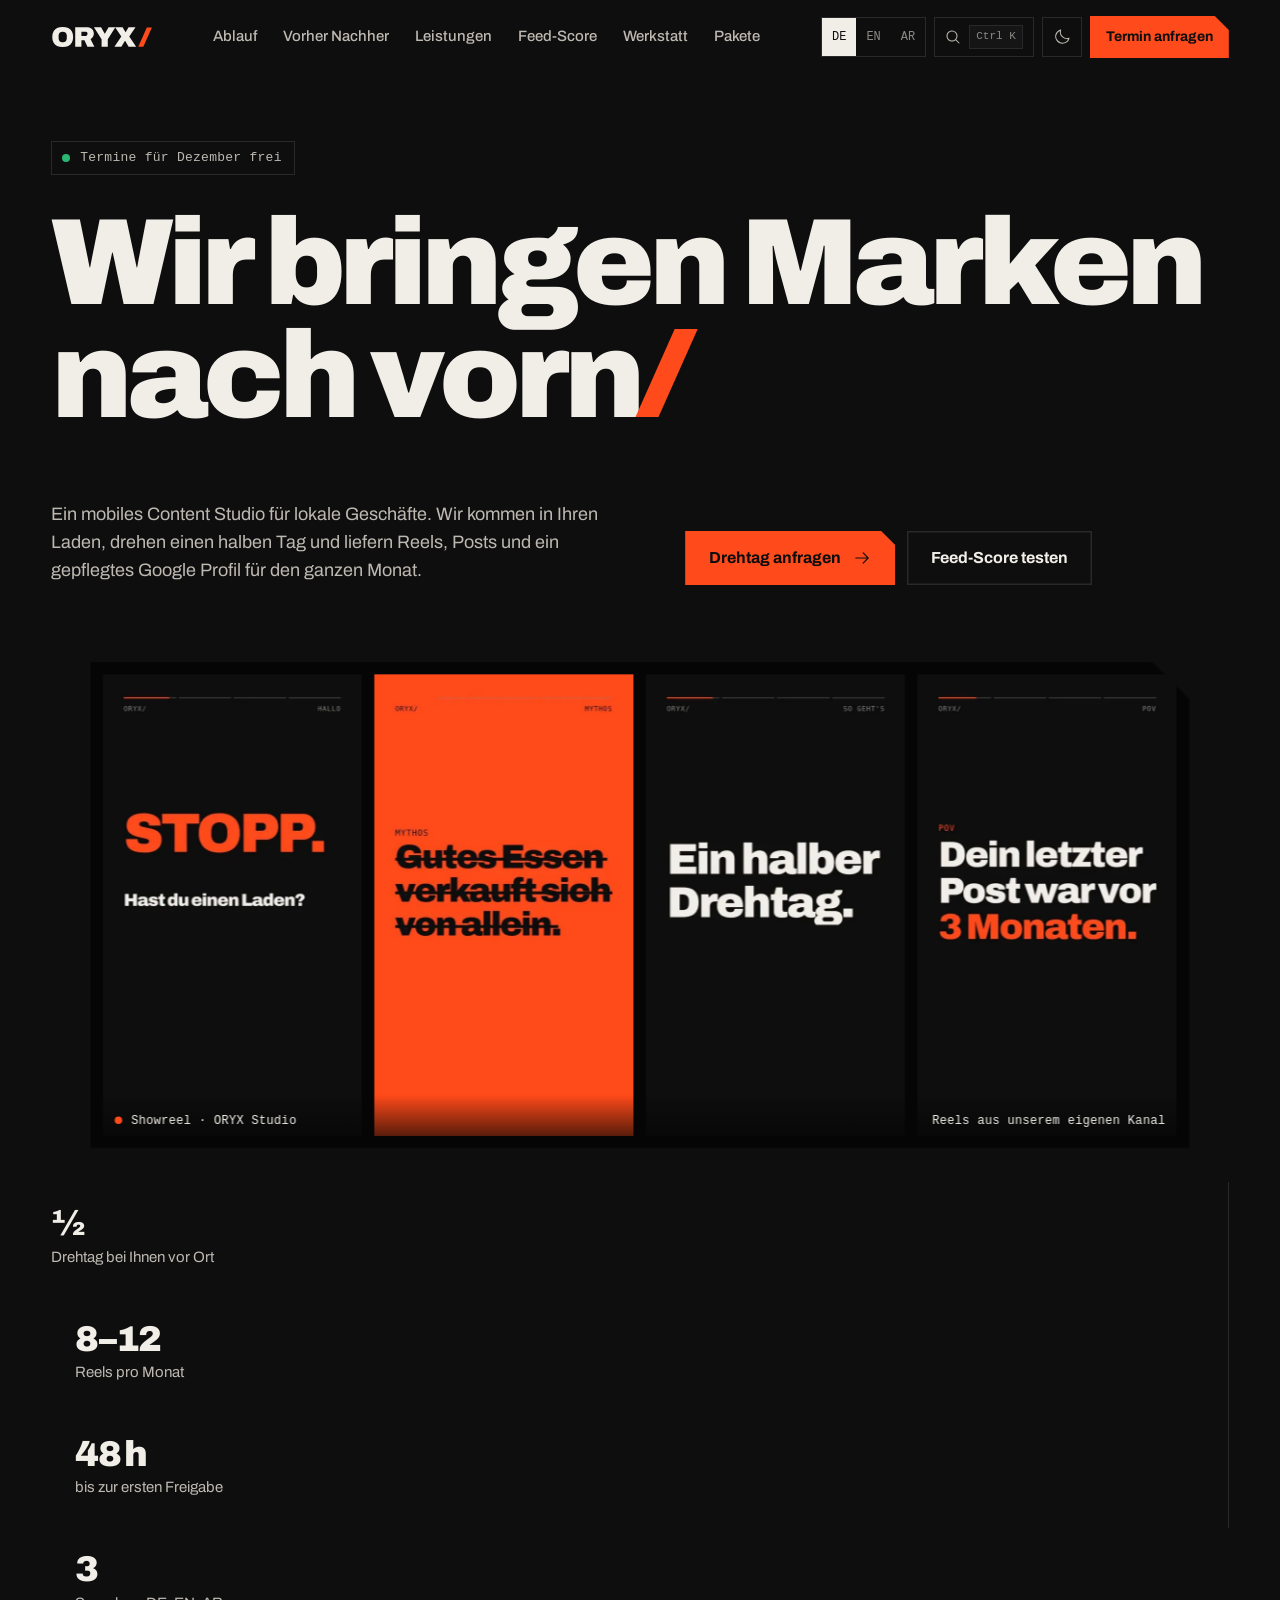
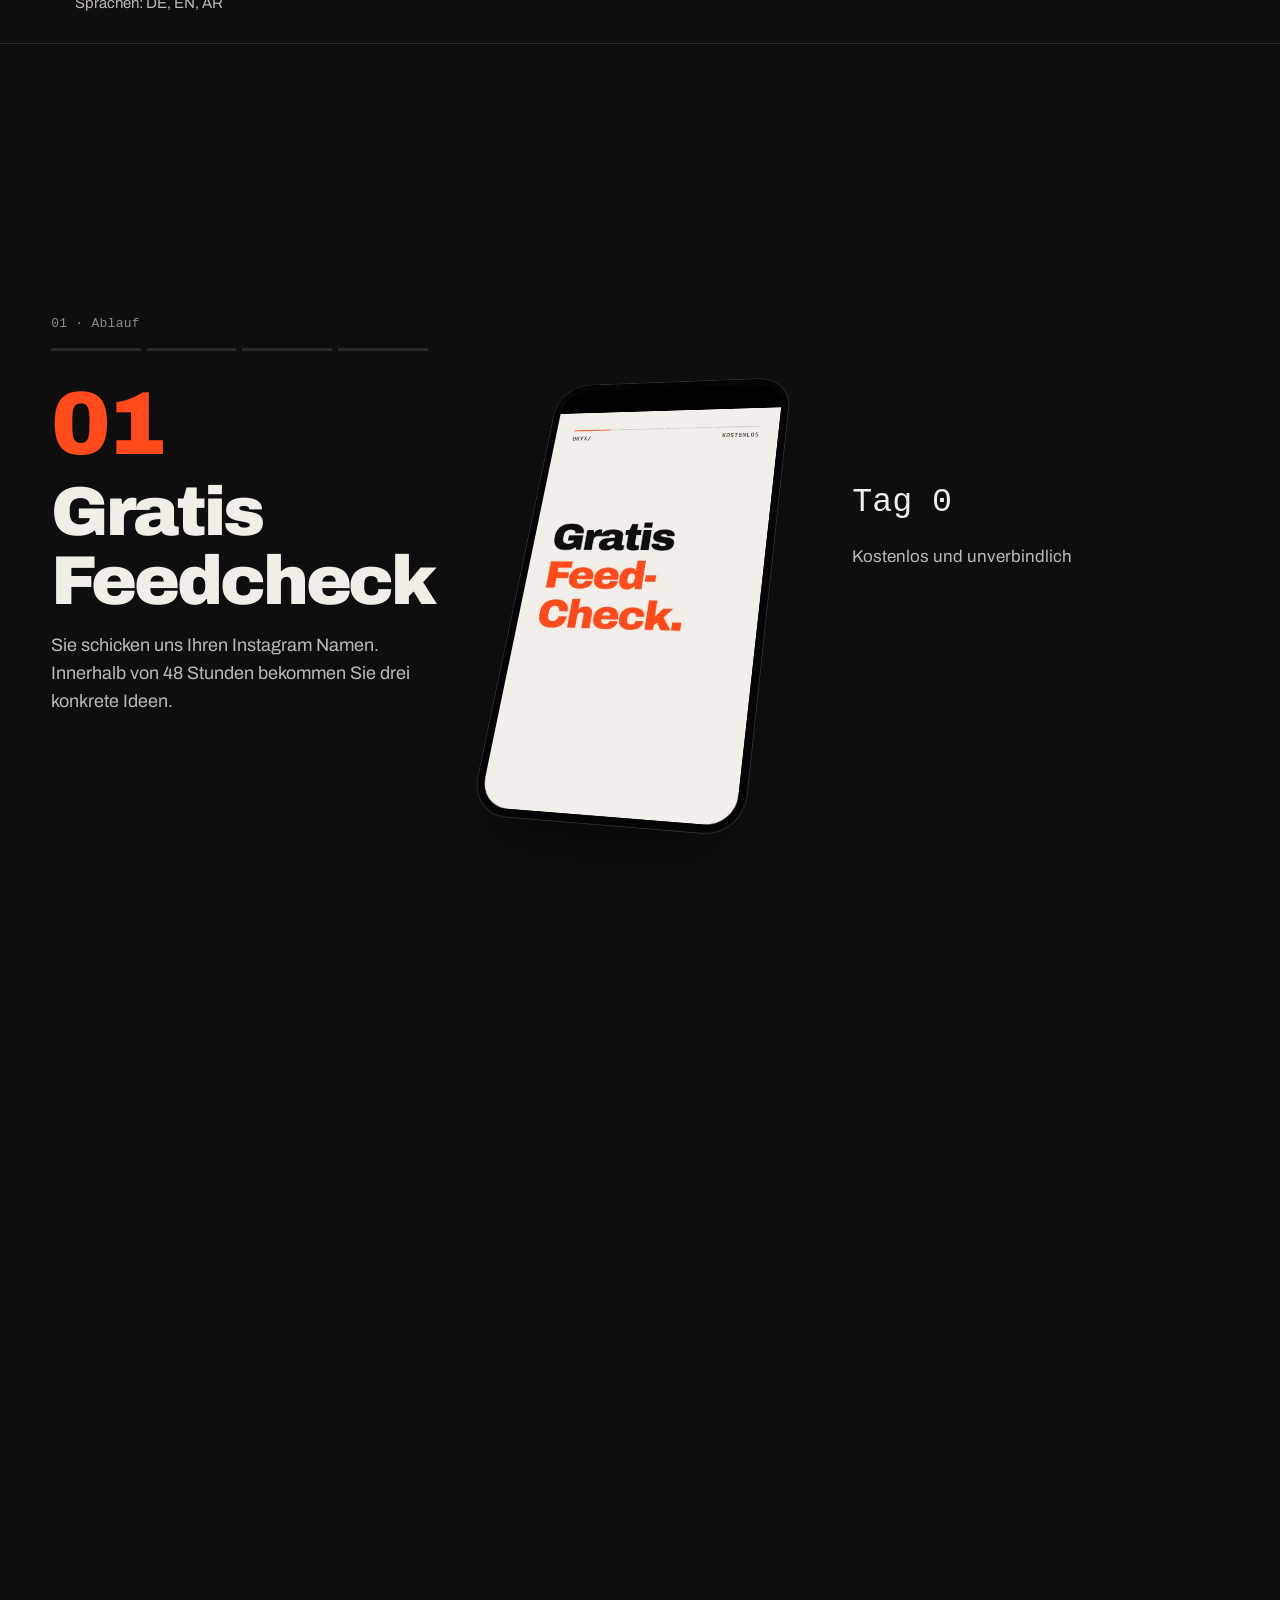
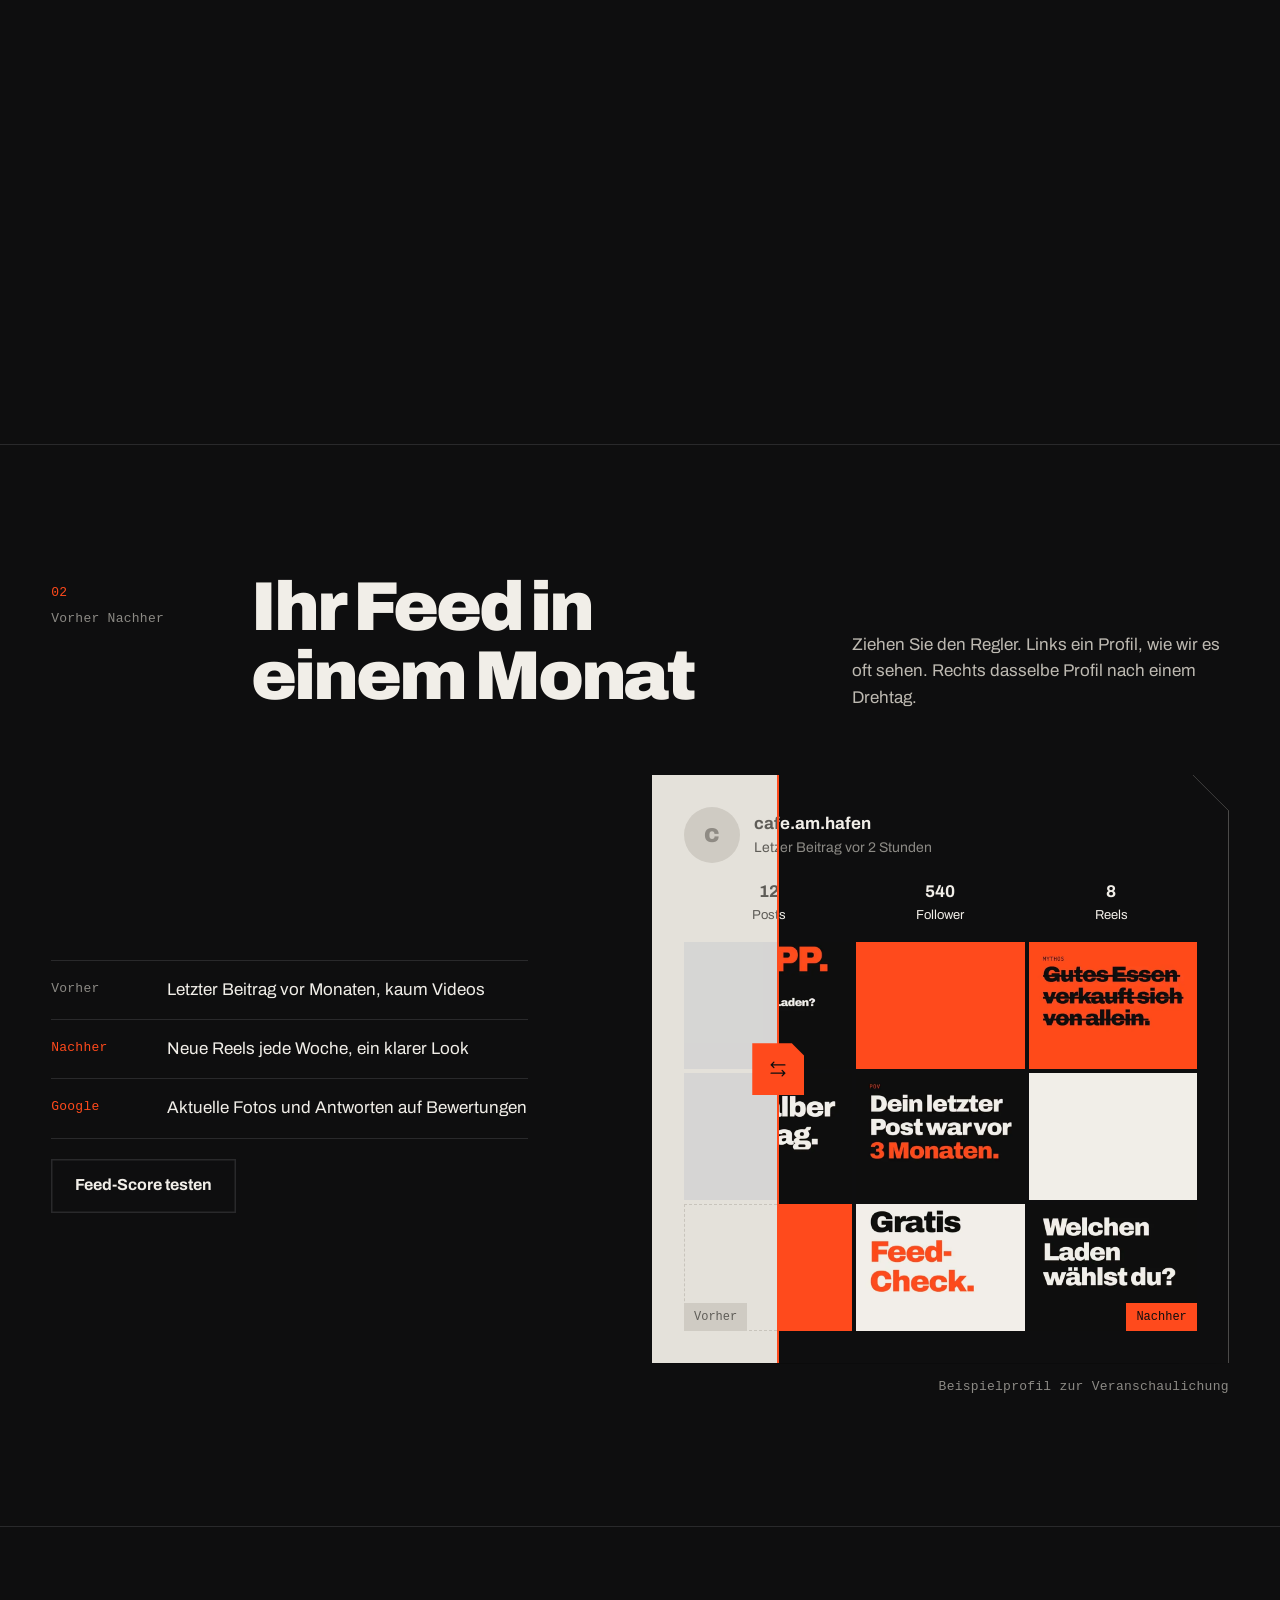
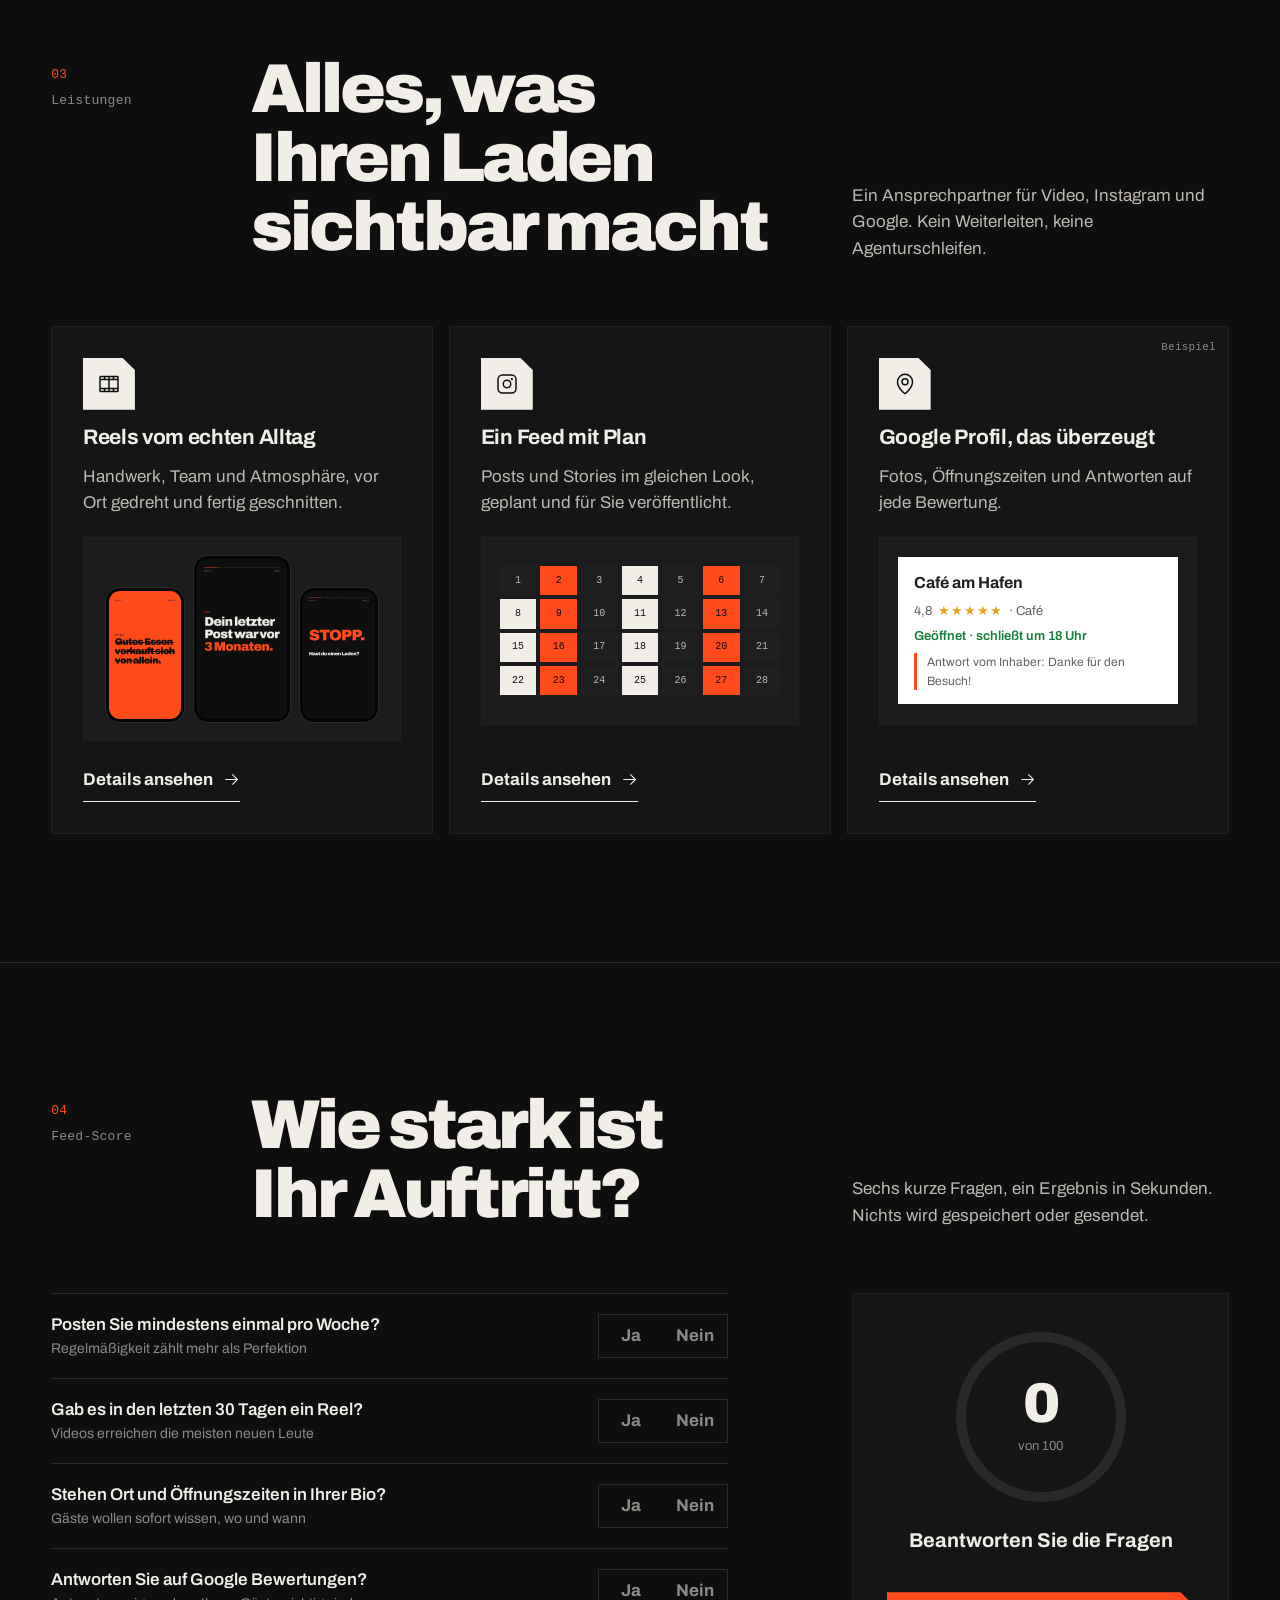
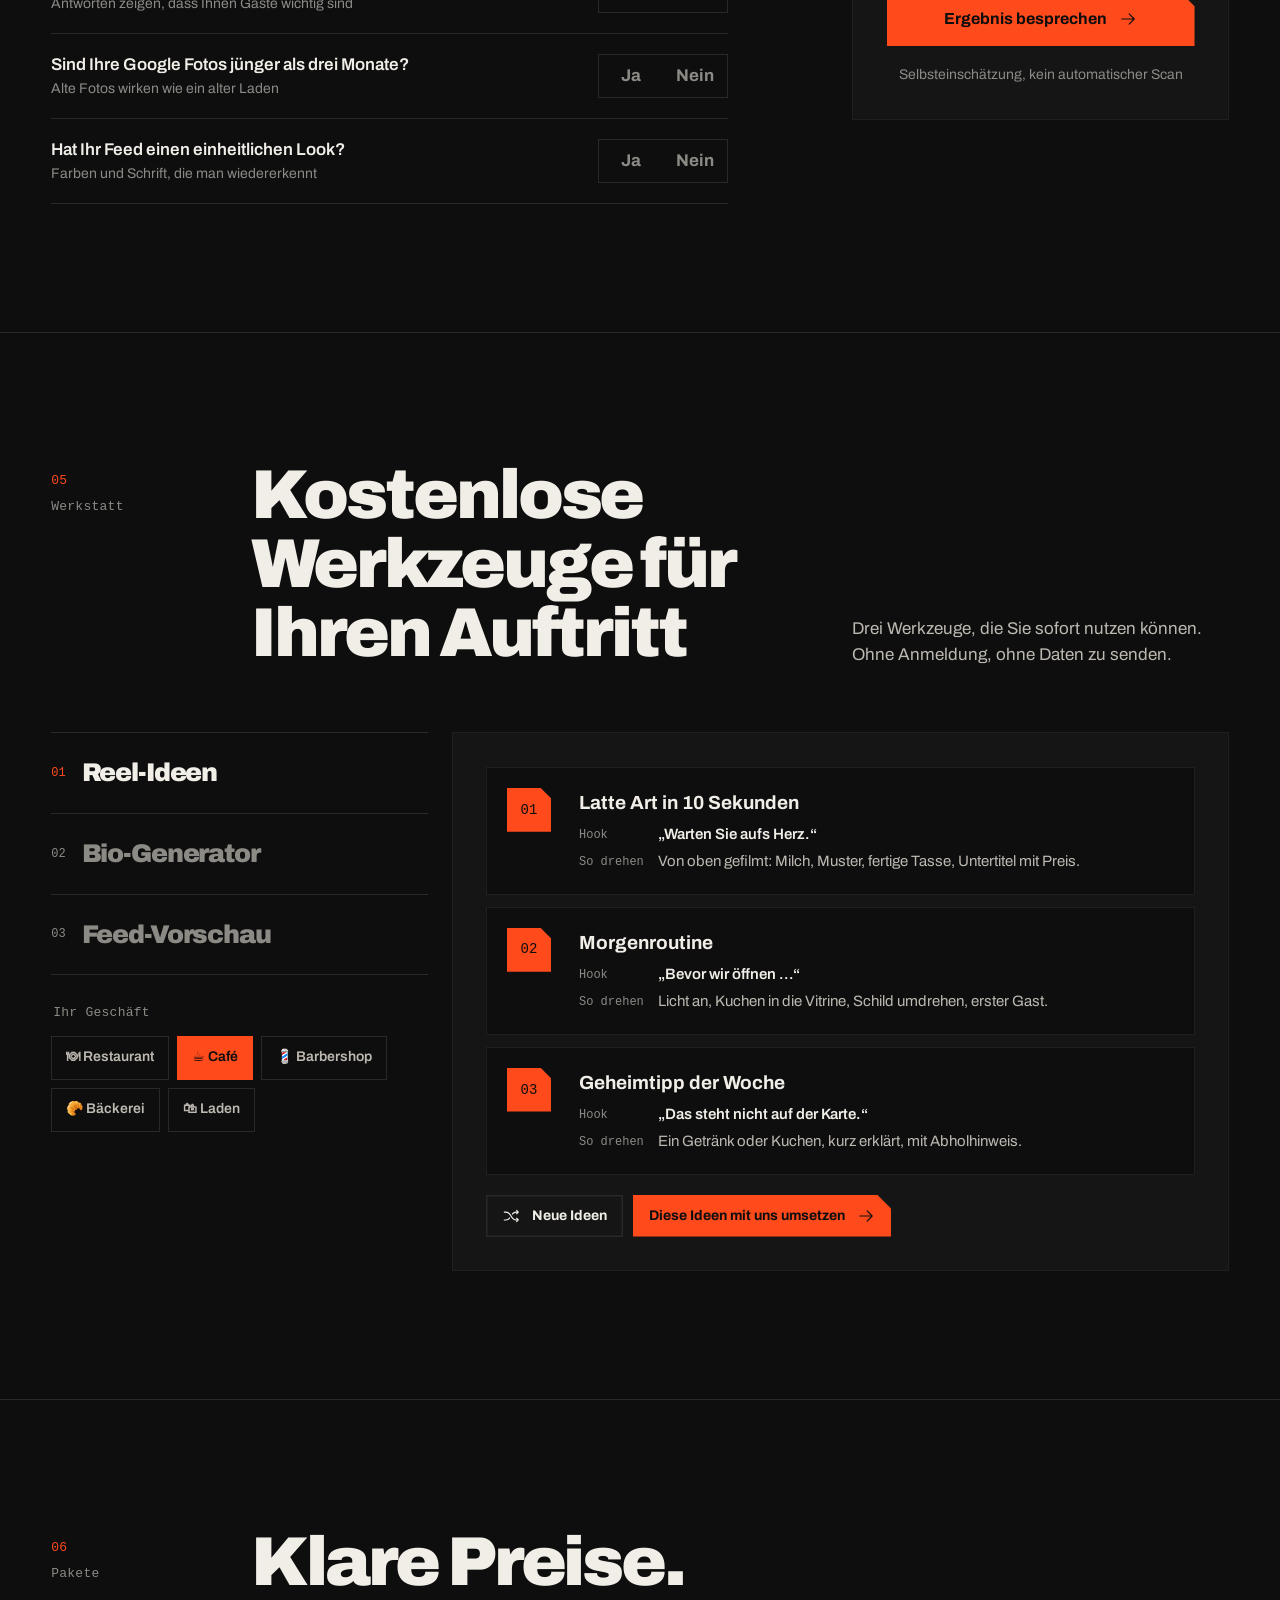
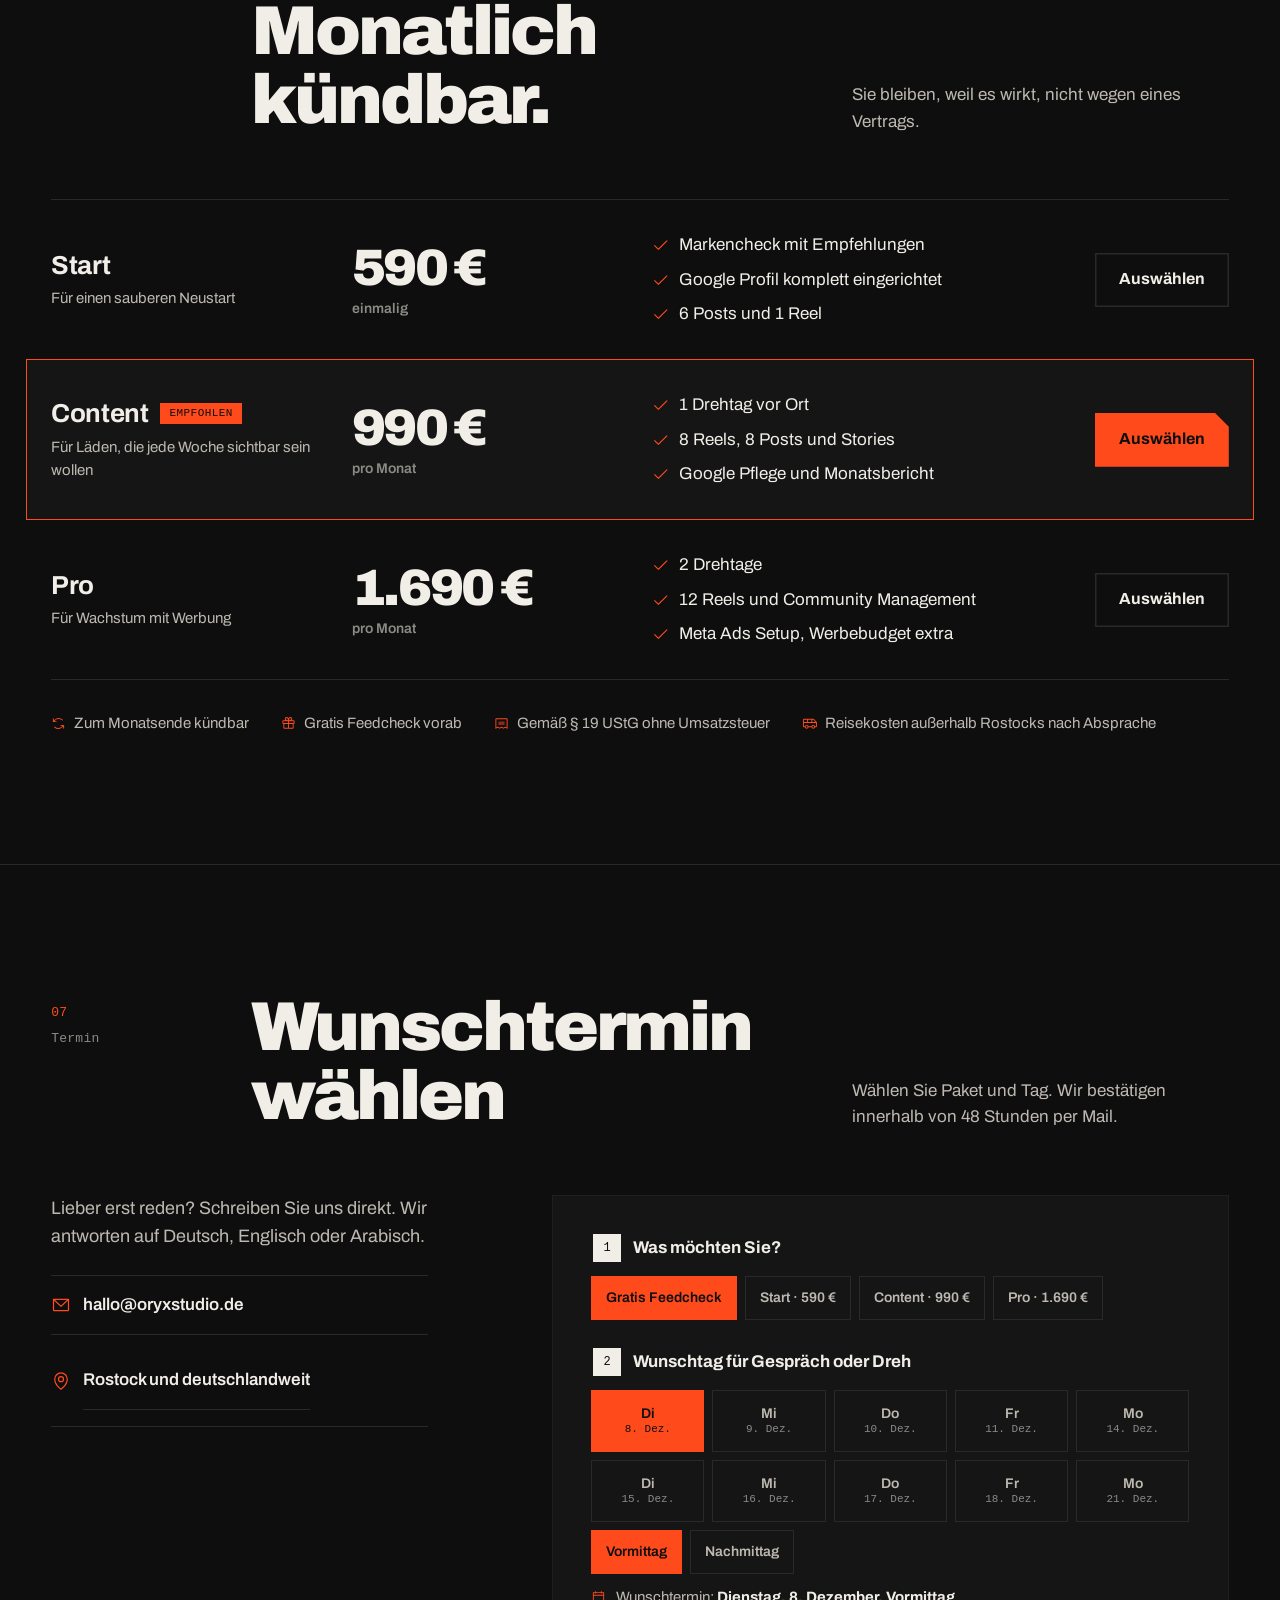
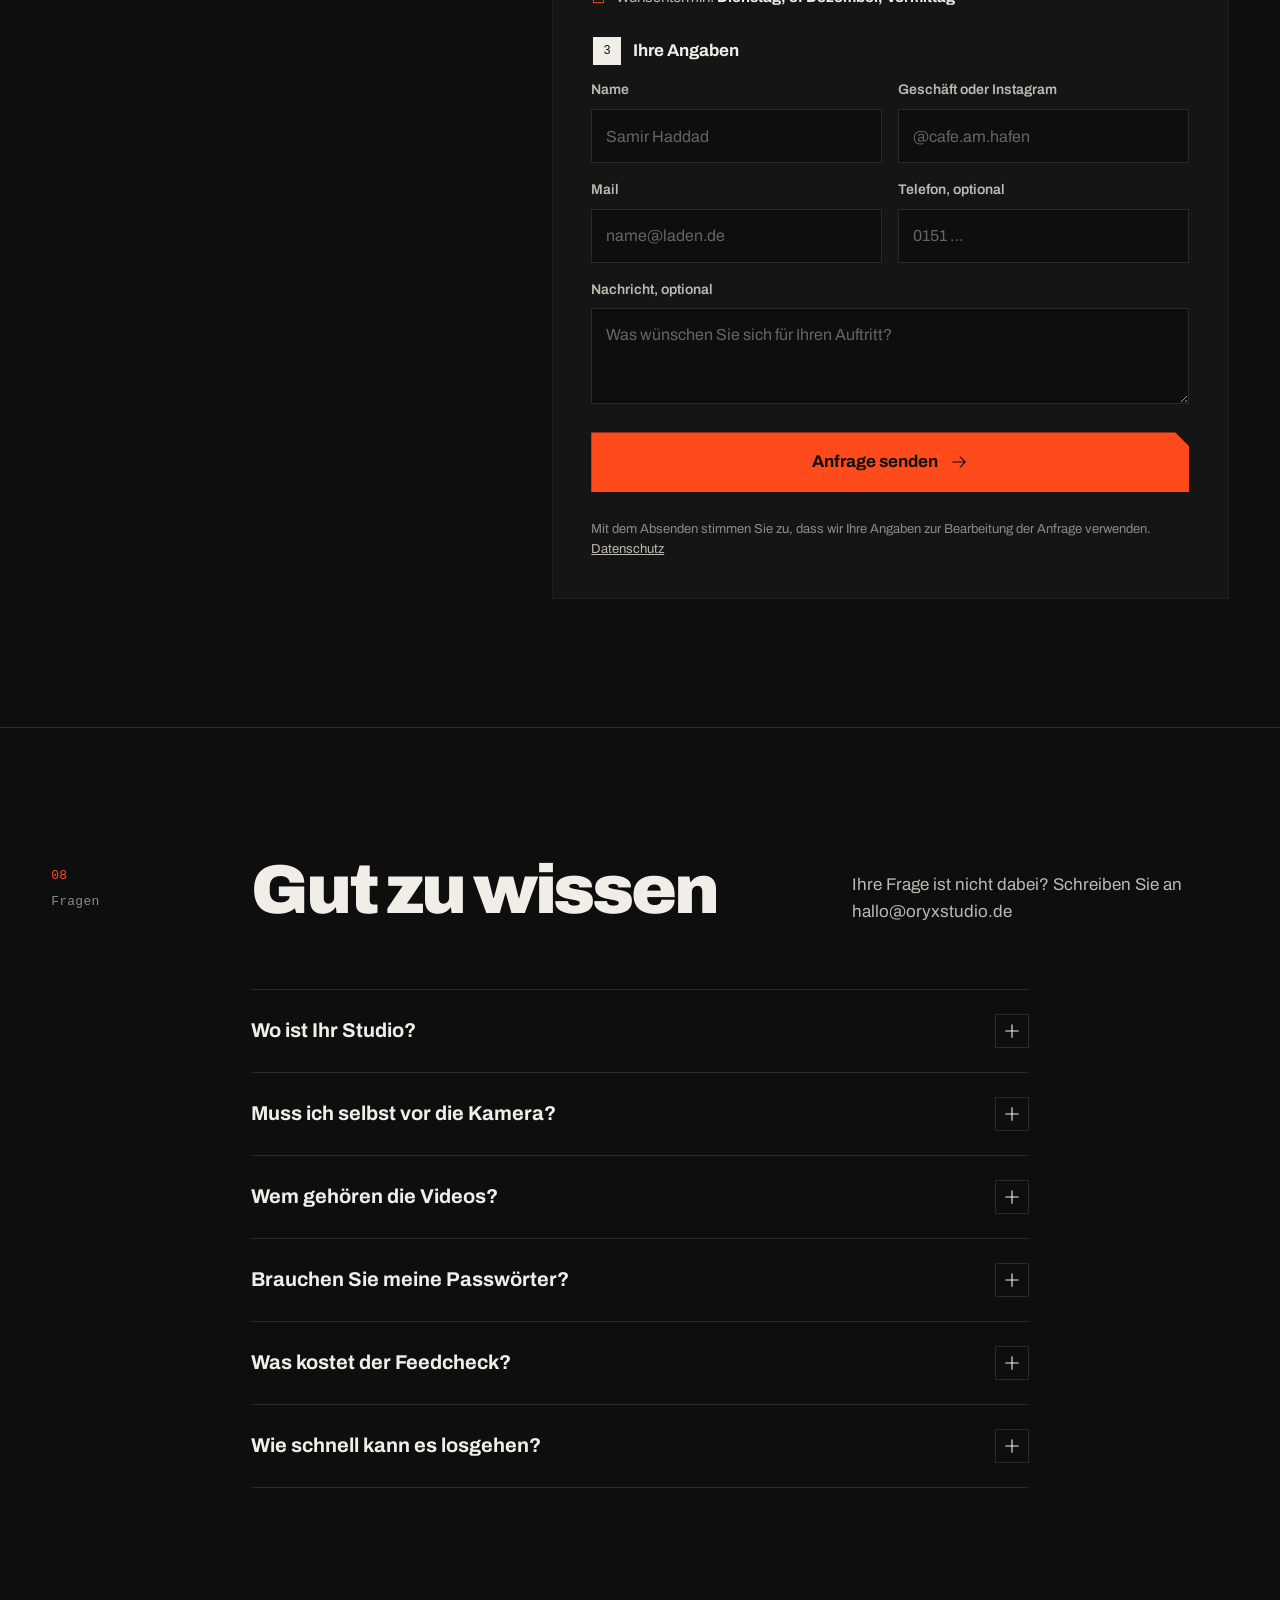
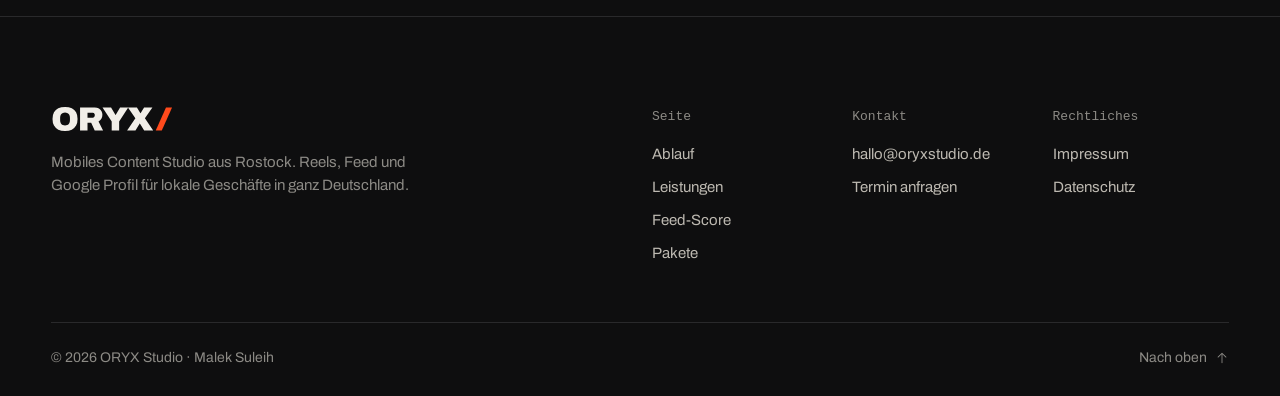
==== commit 4825618e: "Vorerst nicht in Suchmaschinen indexieren Co-Authored-By: Claude Opus 5.5 <noreply@anthropic.com> Cl" ====
--- a/index.html
+++ b/index.html
@@ -2,6 +2,7 @@
 <html lang="de" data-theme="dark">
 <head>
 <meta charset="utf-8">
+<meta name="robots" content="noindex, nofollow">
 <meta name="viewport" content="width=device-width, initial-scale=1">
 <title>ORYX Studio · Reels und Content für lokale Geschäfte</title>
 <meta name="description" content="ORYX Studio ist ein mobiles Content Studio aus Rostock. Wir drehen Reels direkt in Ihrem Laden und betreuen Instagram und Google Profil. Gratis Feedcheck in 48 Stunden.">
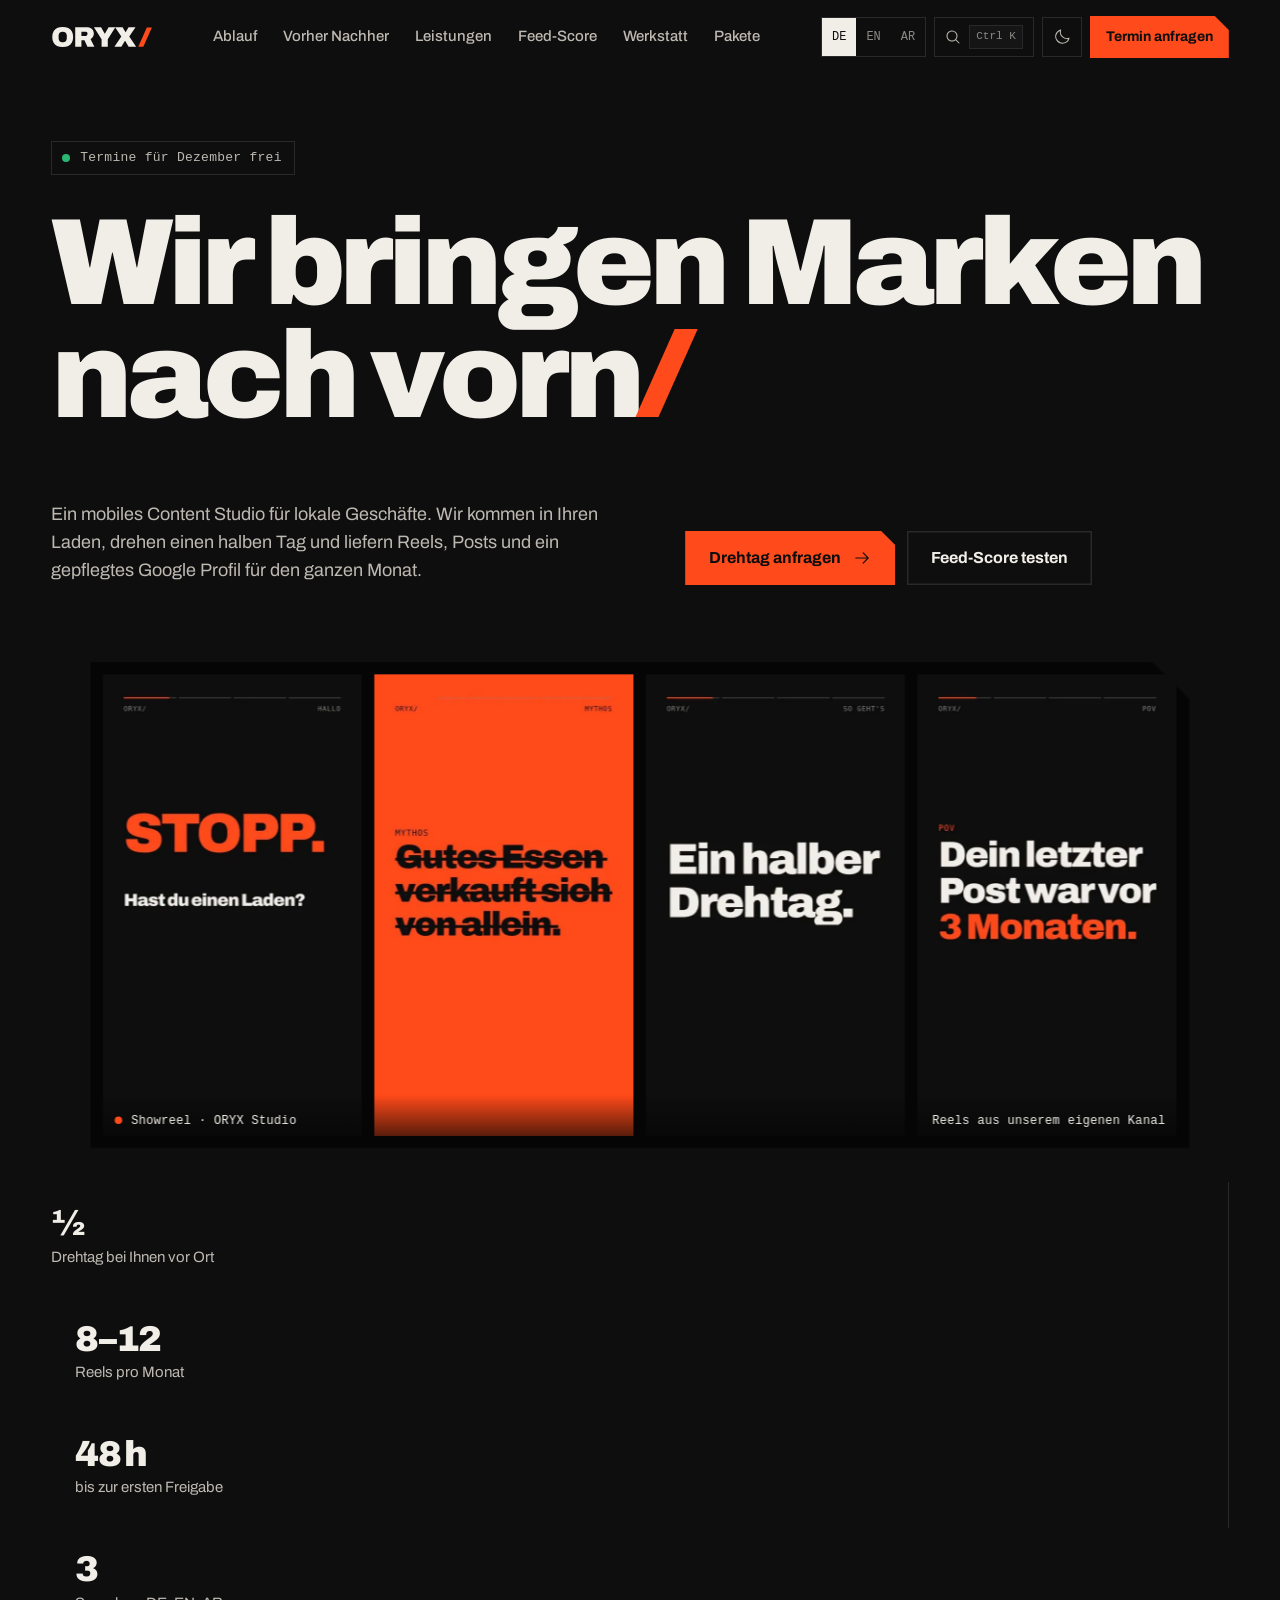
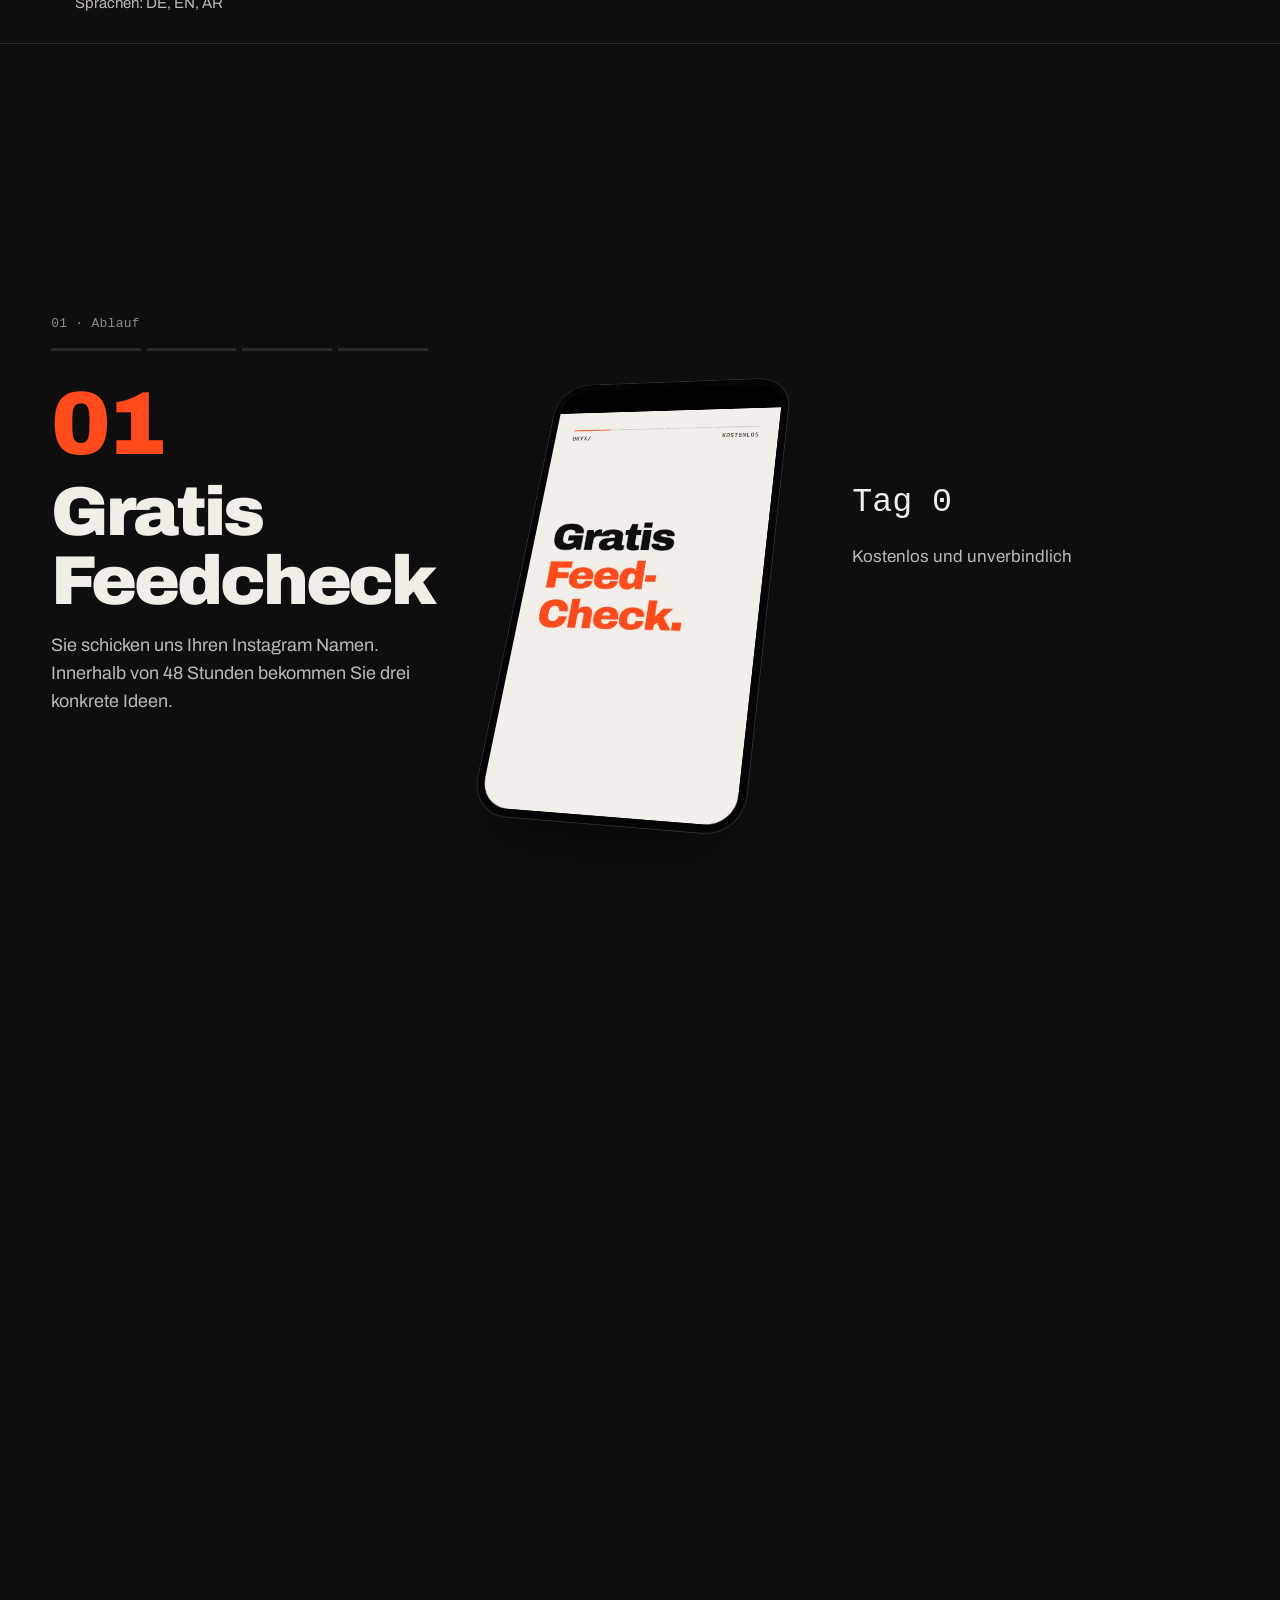
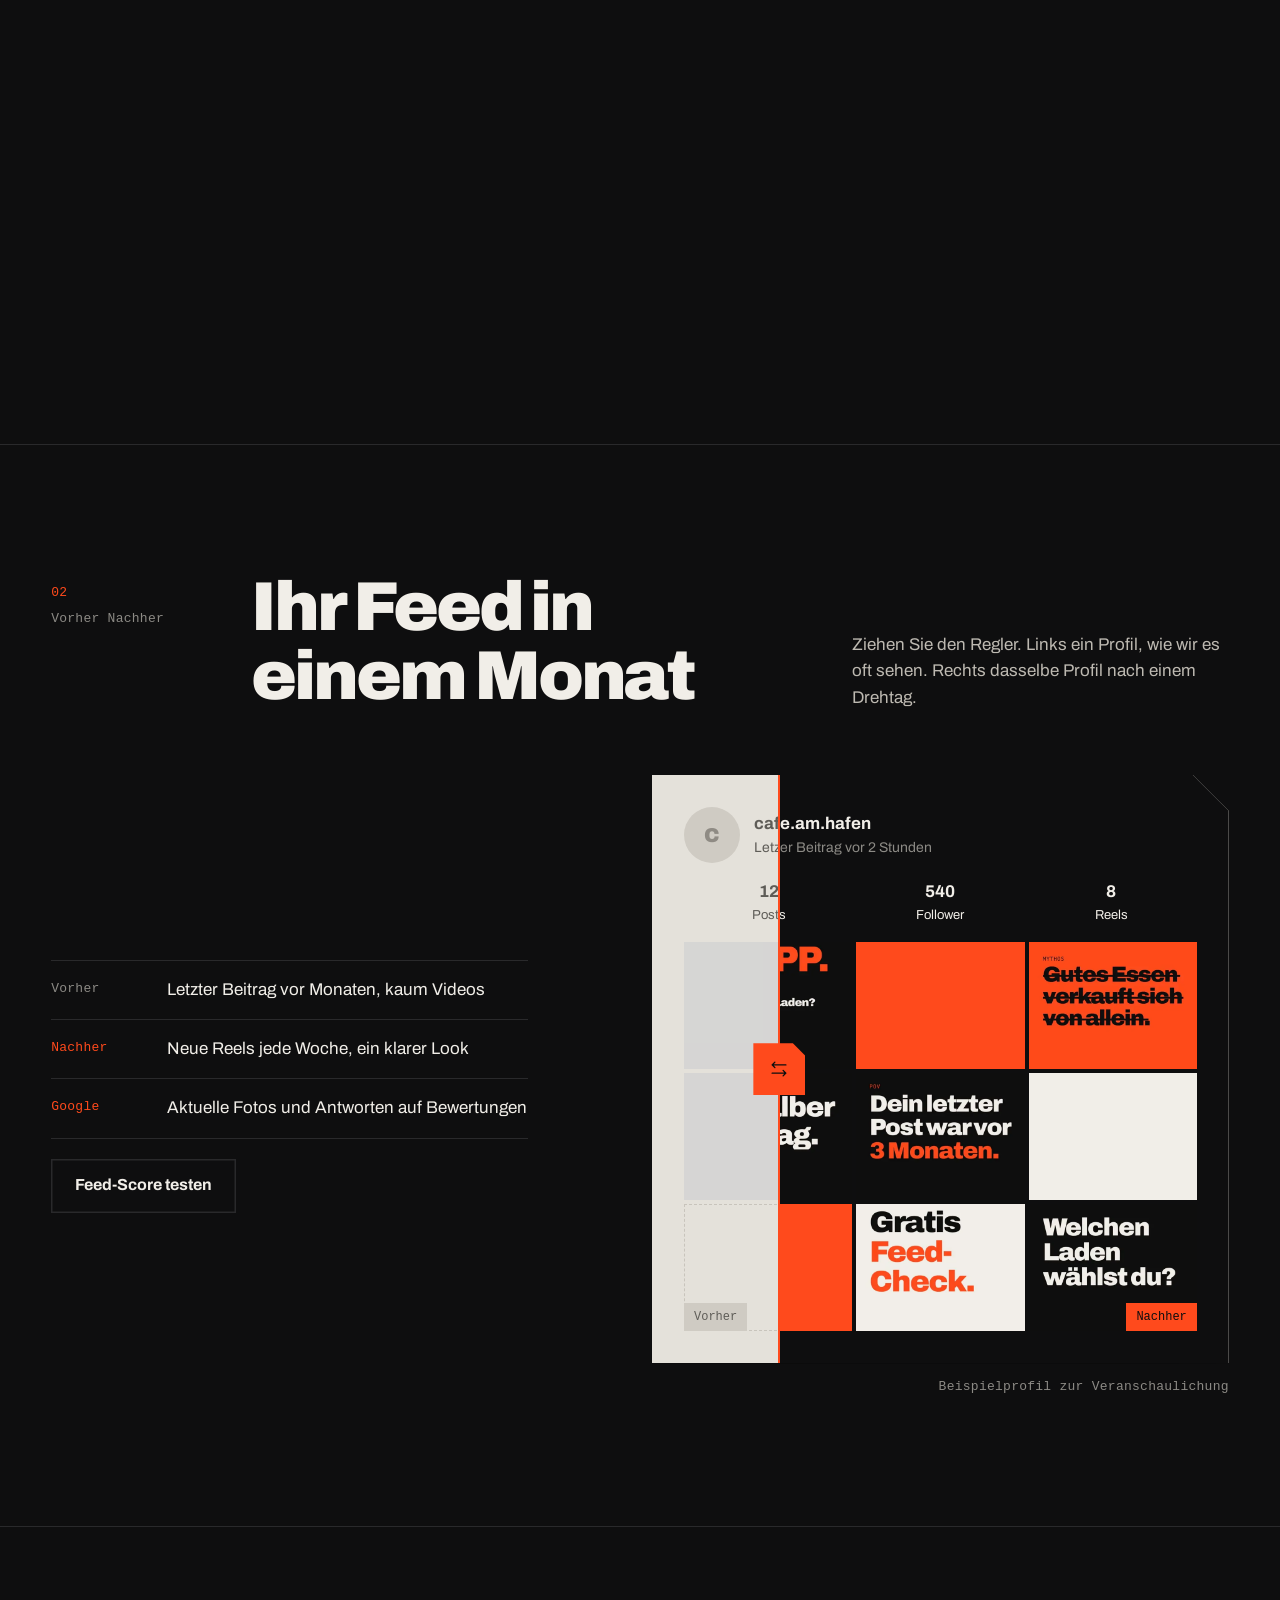
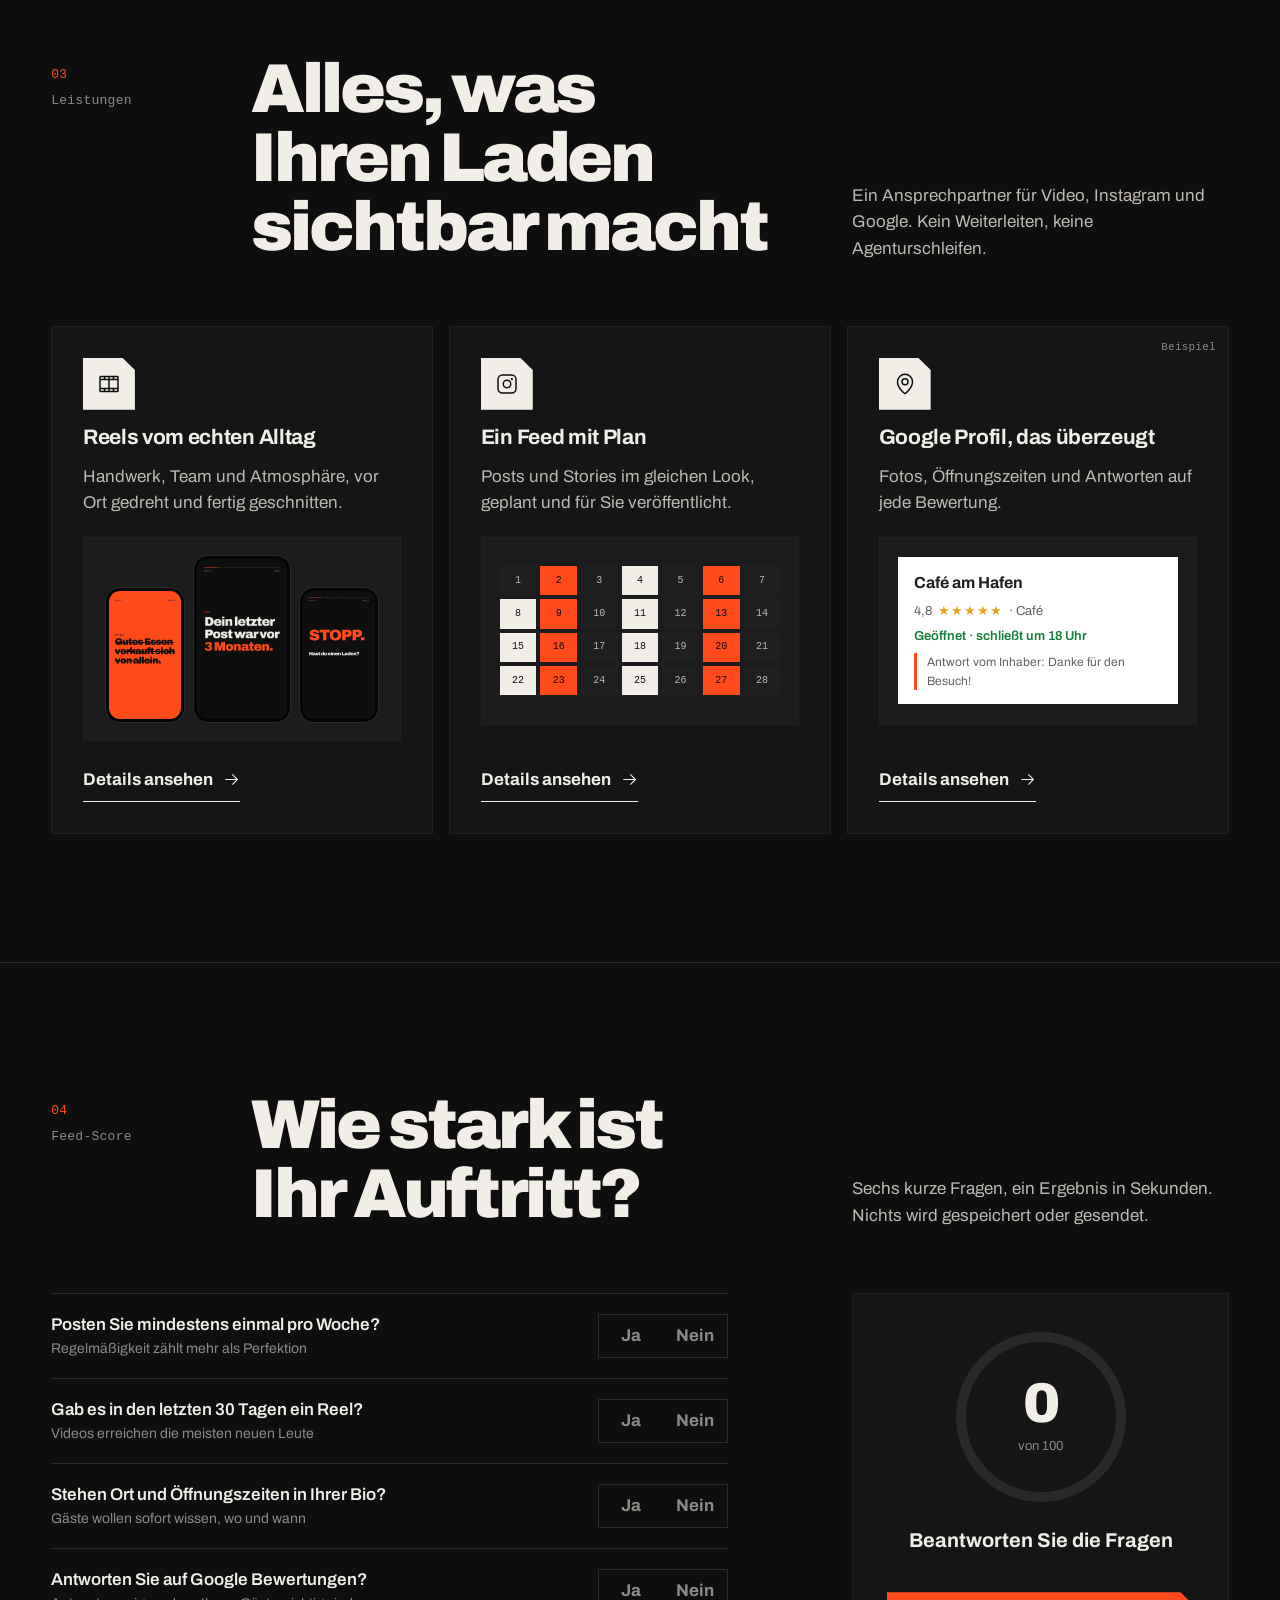
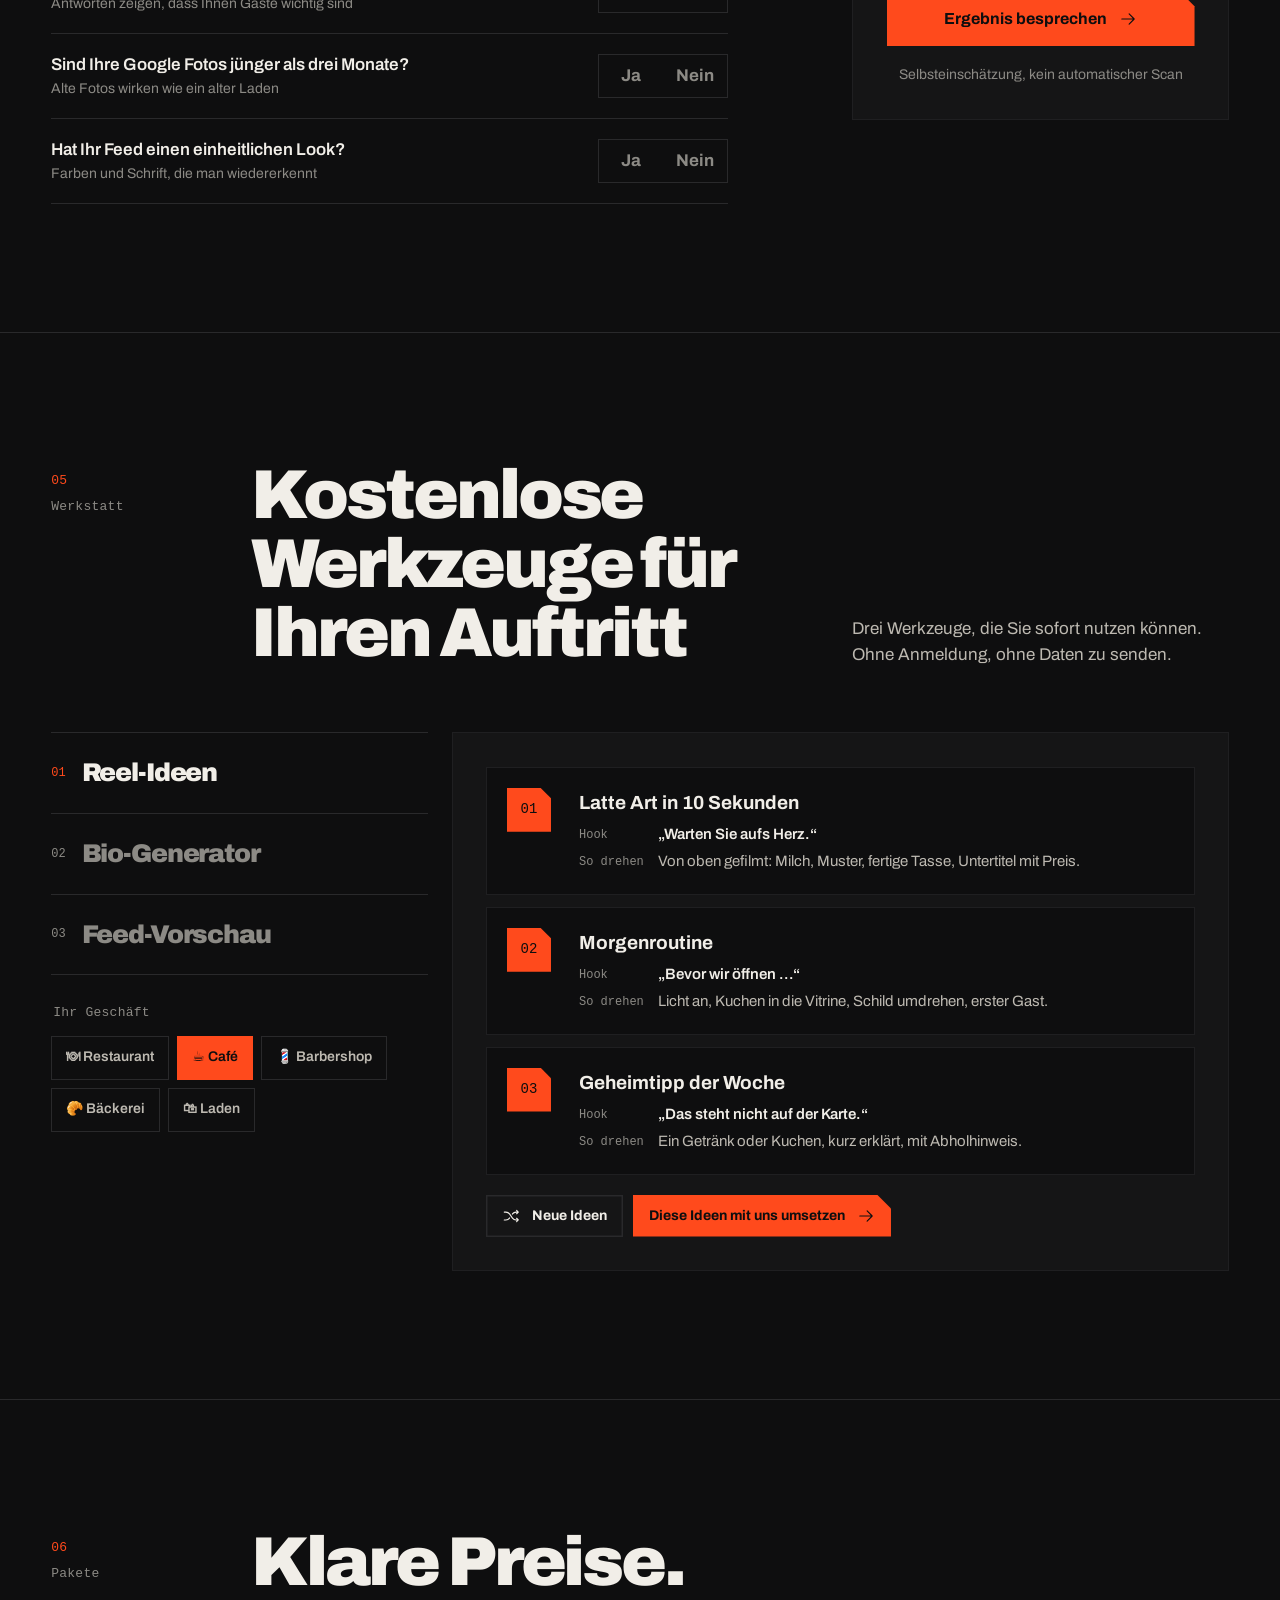
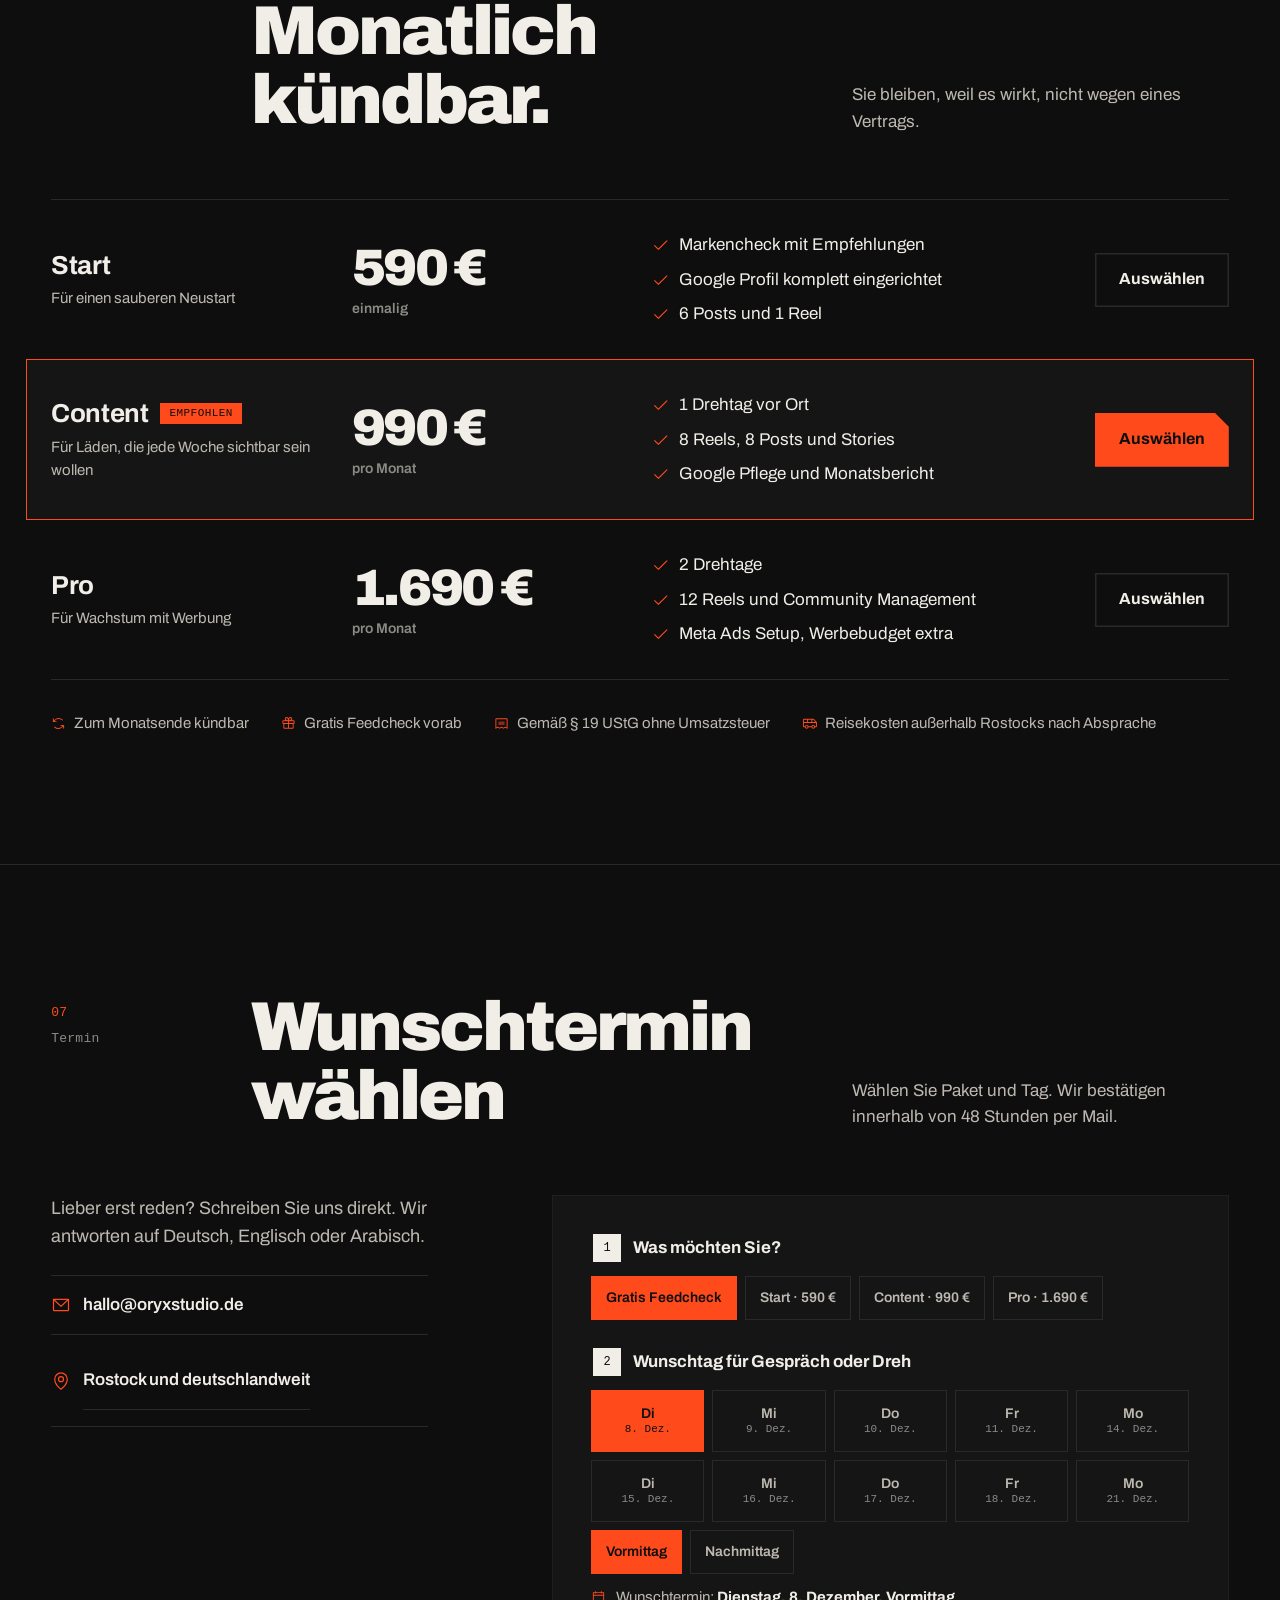
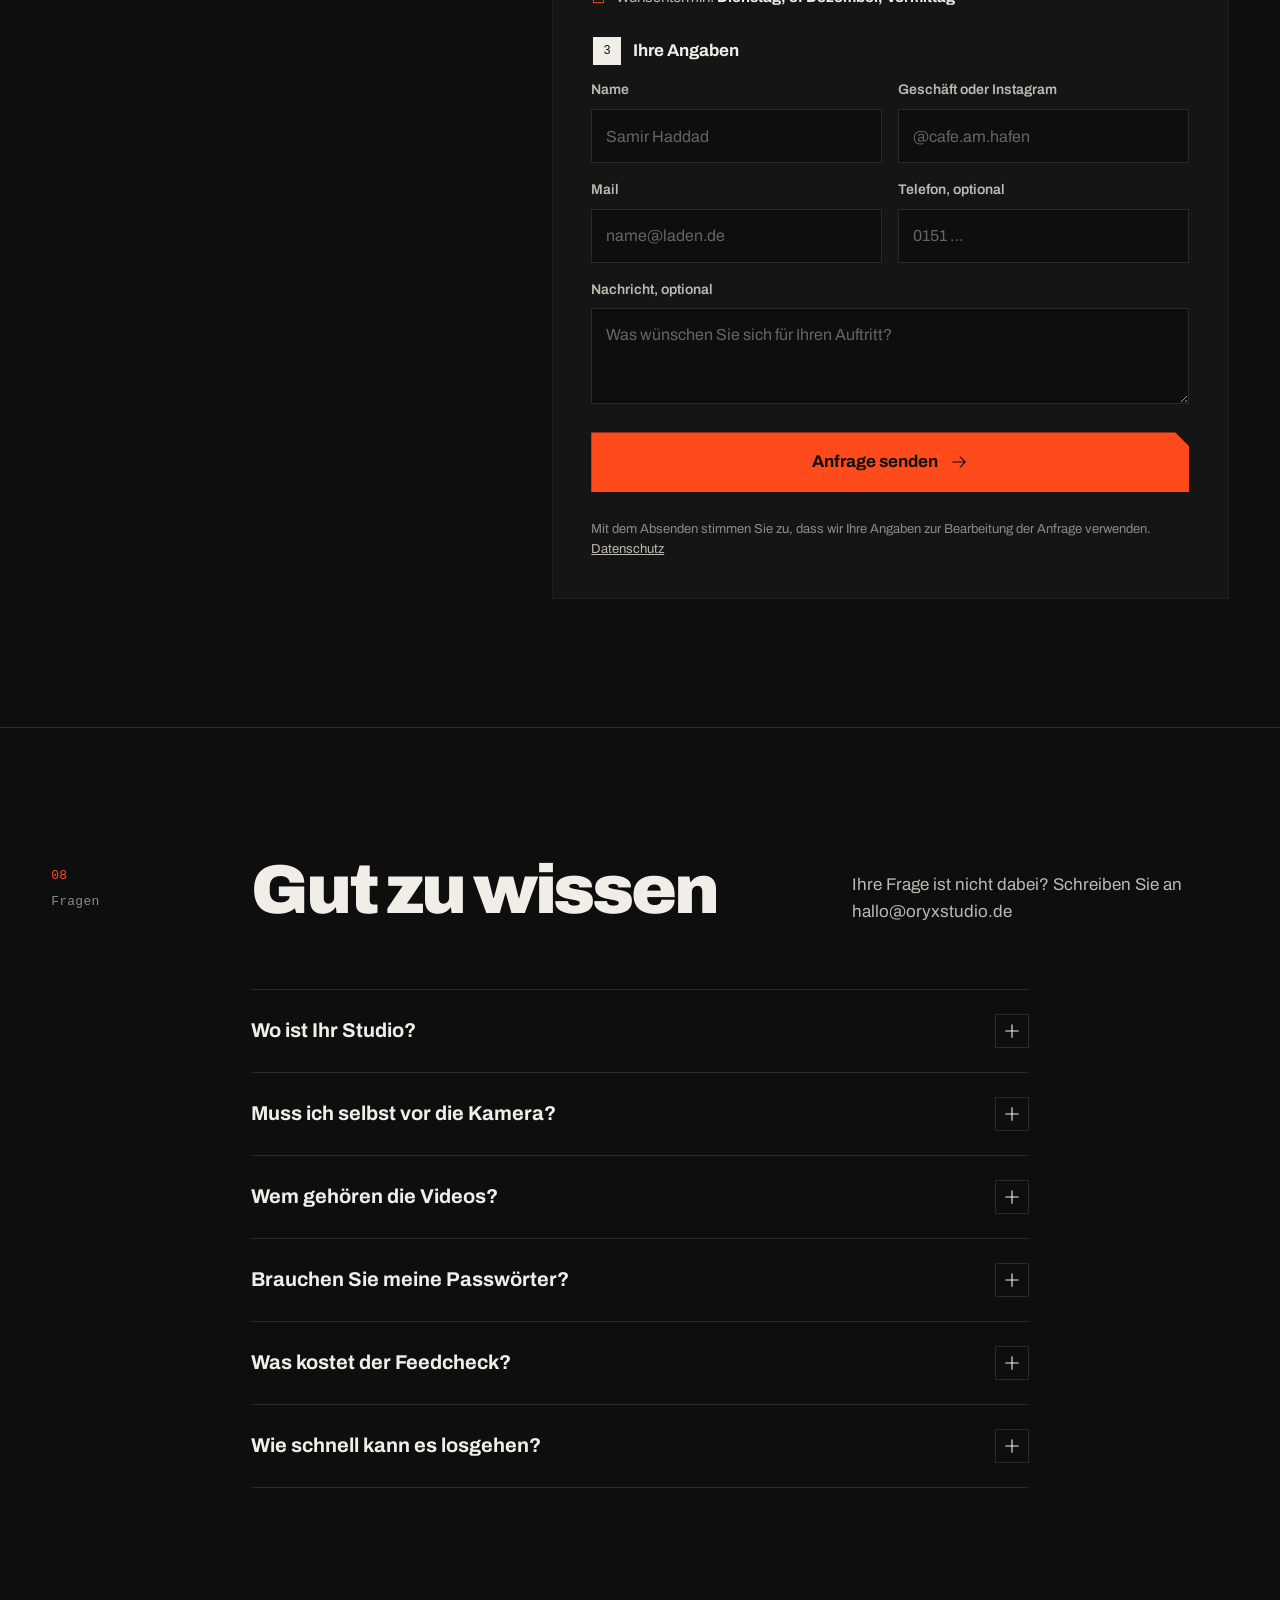
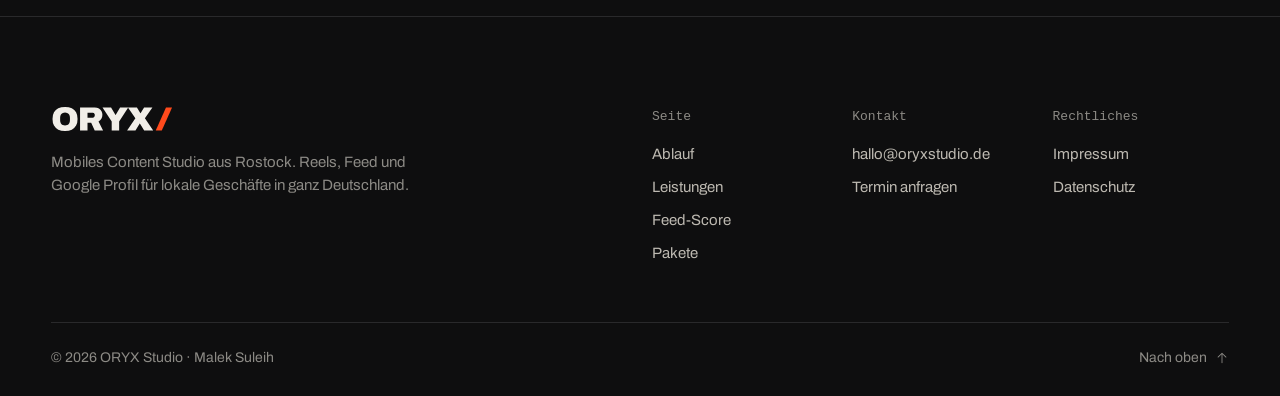
==== commit 9b49587d: "Buchungen an HubSpot senden (EU-Formular) Co-Authored-By: Claude Opus 5.5 <noreply@anthropic.com> Cl" ====
--- a/index.html
+++ b/index.html
@@ -822,8 +822,8 @@
 /* ===== Einstellungen ===== */
 const INBOX='hallo@oryxstudio.de';   /* Anfragen landen hier */
 const WHATSAPP='';
-const HUBSPOT_PORTAL='149783528';   /* HubSpot-Konto */
-const HUBSPOT_FORM='';               /* Formular-ID aus HubSpot einsetzen: dann landet jede Anfrage auch im Dashboard */                    /* z. B. '4915112345678' (ohne + und Leerzeichen). Leer = Knopf versteckt */
+const HUBSPOT_PORTAL='149872944';   /* HubSpot-Konto */
+const HUBSPOT_FORM='9cd9f881-2c7d-434b-8f05-aa601de1dc64';               /* Formular-ID aus HubSpot einsetzen: dann landet jede Anfrage auch im Dashboard */                    /* z. B. '4915112345678' (ohne + und Leerzeichen). Leer = Knopf versteckt */
 /* ========================= */
 const T={"de": {"g_you": "Ihr Laden", "g_youLow": "Kaum sichtbar", "g_youTop": "Neue Reels jede Woche", "g_meta": "Lokales Geschäft", "title": "ORYX Studio · Reels und Content für lokale Geschäfte", "v0": "Beantworten Sie die Fragen", "vPart": "Noch ein paar Fragen offen", "v1": "Da steckt viel Potenzial drin", "v2": "Guter Start, mit Luft nach oben", "v3": "Stark. Jetzt dranbleiben", "tip1": "Ein fester Posting-Rhythmus, mindestens einmal pro Woche", "tip2": "Reels einplanen, sie erreichen die meisten neuen Leute", "tip3": "Ort und Öffnungszeiten in die Bio schreiben", "tip4": "Auf jede Google Bewertung kurz antworten", "tip5": "Neue Fotos im Google Profil hochladen", "tip6": "Ein einheitlicher Look mit festen Farben und Schriften", "scoreMsg": "Mein Feed-Score: %s. Ich möchte das Ergebnis besprechen.", "wish": "Wunschtermin:", "eName": "Bitte geben Sie Ihren Namen ein.", "eShop": "Bitte nennen Sie Ihr Geschäft oder Ihren Instagram Namen.", "eMail": "Bitte prüfen Sie die Mailadresse, zum Beispiel name@laden.de.", "sending": "Wird gesendet", "okName": "Danke, %s. Ihre Anfrage ist da.", "fail": "Senden hat nicht geklappt. Bitte schreiben Sie direkt an", "n6": "Werkstatt", "s8": "Werkstatt", "wH": "Kostenlose Werkzeuge für Ihren Auftritt", "wP": "Drei Werkzeuge, die Sie sofort nutzen können. Ohne Anmeldung, ohne Daten zu senden.", "w_t1": "Reel-Ideen", "w_t2": "Bio-Generator", "w_t3": "Feed-Vorschau", "w_type": "Ihr Geschäft", "w_gen": "Neue Ideen", "w_hook": "Hook", "w_plan": "So drehen", "w_send": "Diese Ideen mit uns umsetzen", "w_name": "Name des Geschäfts", "w_city": "Stadt", "w_hours": "Öffnungszeiten", "w_offer": "Was macht Sie besonders?", "w_offerPh": "Hausgemachte Kuchen seit 1998", "w_copy": "Kopieren", "w_copied": "Kopiert", "w_chars": "Zeichen", "w_handle": "Instagram Name", "w_color": "Ihre Farbe", "w_dl": "Als Bild speichern", "w_prevNote": "So könnte Ihr Feed mit festen Farben und Vorlagen aussehen.", "w_ideasMsg": "Ich hätte gern diese Reel-Ideen umgesetzt: %s", "k_hint": "Schnellsuche", "k_ph": "Wohin möchten Sie?", "k_none": "Nichts gefunden", "k_theme": "Hell oder dunkel umschalten", "k_book": "Drehtag anfragen", "k_mail": "Mail schreiben", "a_khint": "Schnellsuche"}, "en": {"srR": "Reels from our own channel", "g_you": "Your shop", "g_youLow": "Hardly visible", "g_youTop": "New reels every week", "g_meta": "Local business", "replay": "Watch again", "title": "ORYX Studio · Reels and content for local businesses", "skip": "Skip to content", "n1": "Process", "n2": "Before and after", "n3": "Services", "n4": "Feed score", "n5": "Packages", "cta_s": "Book a date", "cta": "Book a shoot day", "status": "Dates available in December", "h1": "We move brands <span style=\"white-space:nowrap\">forward<span class=\"slash\" aria-hidden=\"true\"></span></span>", "lead": "A mobile content studio for local businesses. We come to your shop, film for half a day and deliver reels, posts and a well-kept Google profile for the whole month.", "cta2": "Test your feed score", "drag": "Drag to rotate · tap for next reel", "k1": "shoot day at your place", "k2": "reels per month", "k3": "until first approval", "k4": "languages: DE, EN, AR", "s1": "01 · Process", "c1h": "Free feed check", "c1p": "Send us your Instagram name. Within 48 hours you get three concrete ideas.", "c2h": "Half a shoot day", "c2p": "We bring camera, microphone and light. Quiet, quick and ideally during calmer hours.", "c3h": "Approve on your phone", "c3p": "The first reels arrive on your phone. Nothing goes online without your okay.", "c4h": "Visible every month", "c4p": "We post, keep your Google profile fresh, reply to reviews and send a short report.", "r1": "Free and without obligation", "r2": "Products, team and atmosphere", "r3": "First reels for approval", "r4": "8 to 12 reels, posts and stories", "s2": "Before and after", "baH": "Your feed in one month", "baP": "Drag the slider. On the left a profile as we often see it. On the right the same profile after one shoot day.", "b1k": "Before", "b1": "Last post months ago, hardly any videos", "b2k": "After", "b2": "New reels every week, one clear look", "b3": "Fresh photos and replies to reviews", "baOld": "Last post 94 days ago", "baNew": "New post 2 hours ago", "baEx": "Example profile for illustration", "s3": "Services", "svH": "Everything that makes your shop visible", "svP": "One contact for video, Instagram and Google. No handovers, no agency loops.", "v1h": "Reels from real everyday life", "v1p": "Craft, team and atmosphere, filmed on site and fully edited.", "more": "See details", "v2h": "A feed with a plan", "v2p": "Posts and stories in one look, planned and published for you.", "ex": "Example", "v3h": "A Google profile that convinces", "v3p": "Photos, opening hours and a reply to every review.", "d1p": "Short vertical videos that show what makes your shop special. Filmed at your place, edited by us.", "d1a": "8 to 12 reels per month", "d1b": "Subtitles, music and your logo", "d1c": "Formats for Instagram, TikTok and YouTube Shorts", "d1d": "All raw footage on request", "from": "Included from", "d2p": "An editorial plan for the whole month. You see in advance what goes out when and approve everything on your phone.", "d2a": "8 posts and stories per month", "d2b": "Captions and hashtags in your language", "d2c": "Consistent look with templates", "d2d": "Community management in the Pro package", "d3p": "Many customers see your Google profile first. We keep it current so searches turn into visits.", "d3a": "Complete setup and review", "d3b": "New photos and weekly posts", "d3c": "Replies to all reviews", "d3d": "Short monthly report", "s4": "Feed score", "fsH": "How strong is your presence?", "fsP": "Six short questions, a result in seconds. Nothing is stored or sent.", "q1": "Do you post at least once a week?", "q1s": "Consistency beats perfection", "yes": "Yes", "no": "No", "q2": "Was there a reel in the last 30 days?", "q2s": "Videos reach the most new people", "q3": "Are location and opening hours in your bio?", "q3s": "Guests want to know where and when right away", "q4": "Do you reply to Google reviews?", "q4s": "Replies show that guests matter to you", "q5": "Are your Google photos less than three months old?", "q5s": "Old photos make a shop look old", "q6": "Does your feed have a consistent look?", "q6s": "Colours and type people recognise", "of": "of 100", "v0": "Answer the questions", "vPart": "A few questions left", "v1": "Lots of potential here", "v2": "Good start, room to grow", "v3": "Strong. Keep it going", "scta": "Discuss my result", "fsHint": "Self-assessment, not an automatic scan", "tip1": "A fixed posting rhythm, at least once a week", "tip2": "Plan reels, they reach the most new people", "tip3": "Put location and opening hours in your bio", "tip4": "Reply briefly to every Google review", "tip5": "Upload new photos to your Google profile", "tip6": "One consistent look with fixed colours and fonts", "scoreMsg": "My feed score: %s. I would like to discuss the result.", "s5": "Packages", "pH": "Clear prices. Cancel monthly.", "pP": "You stay because it works, not because of a contract.", "p1f": "For a clean fresh start", "once": "one-time", "p1a": "Brand check with recommendations", "p1b": "Google profile fully set up", "p1c": "6 posts and 1 reel", "choose": "Choose", "rec": "Recommended", "p2f": "For shops that want to be seen every week", "pm": "per month", "p2a": "1 shoot day on site", "p2b": "8 reels, 8 posts and stories", "p2c": "Google care and monthly report", "p3f": "For growth with advertising", "p3a": "2 shoot days", "p3b": "12 reels and community management", "p3c": "Meta Ads setup, ad budget extra", "f1": "Cancel at the end of any month", "f2": "Free feed check first", "f3": "No VAT according to § 19 UStG", "f4": "Travel outside Rostock by arrangement", "s6": "Booking", "tH": "Pick your preferred date", "tP": "Choose package and day. We confirm by email within 48 hours.", "tInfo": "Rather talk first? Write to us directly. We reply in German, English or Arabic.", "loc": "Rostock and all of Germany", "st1": "What would you like?", "o0": "Free feed check", "st2": "Preferred day for a call or shoot", "am": "Morning", "pmS": "Afternoon", "wish": "Preferred date:", "st3": "Your details", "lName": "Name", "lShop": "Business or Instagram", "lMail": "Email", "lTel": "Phone, optional", "lMsg": "Message, optional", "phMsg": "What would you like for your presence?", "send": "Send request", "sending": "Sending", "consent": "By sending you agree that we use your details to handle your request.", "dsLink": "Privacy", "okH": "Thank you. Your request has arrived.", "okName": "Thank you, %s. Your request has arrived.", "okP": "We will confirm your date by email within 48 hours.", "again": "New request", "eName": "Please enter your name.", "eShop": "Please enter your business or Instagram name.", "eMail": "Please check the email address, for example name@shop.com.", "fail": "Sending did not work. Please write directly to", "s7": "Questions", "qH": "Good to know", "qP": "Your question is missing? Write to hallo@oryxstudio.de", "fq1": "Where is your studio?", "fa1": "Our studio is mobile. We come to your shop with camera, microphone and light, in Rostock and across Germany.", "fq2": "Do I have to be on camera?", "fa2": "Only if you want to. Many reels show products, hands and atmosphere.", "fq3": "Who owns the videos?", "fa3": "You may use all content for your business without limits. We only show it as a reference with your consent.", "fq4": "Do you need my passwords?", "fa4": "No. You add us as a partner in Meta Business Suite and your Google profile. Your passwords stay with you.", "fq5": "What does the feed check cost?", "fa5": "Nothing. You get three concrete ideas within 48 hours and decide freely afterwards.", "fq6": "How fast can we start?", "fa6": "Usually within one to two weeks after the feed check.", "fAbout": "Mobile content studio from Rostock. Reels, feed and Google profile for local businesses across Germany.", "fh1": "Site", "fh2": "Contact", "fh3": "Legal", "imp": "Imprint", "up": "Back to top", "a_theme": "Light or dark", "a_menu": "Menu", "a_close": "Close", "a_baA": "Move before and after comparison", "n6": "Toolkit", "s8": "Toolkit", "wH": "Free tools for your presence", "wP": "Three tools you can use right away. No sign-up, nothing is sent.", "w_t1": "Reel ideas", "w_t2": "Bio generator", "w_t3": "Feed preview", "w_type": "Your business", "w_gen": "New ideas", "w_hook": "Hook", "w_plan": "How to film", "w_send": "Make these ideas with us", "w_name": "Business name", "w_city": "City", "w_hours": "Opening hours", "w_offer": "What makes you special?", "w_offerPh": "Homemade cakes since 1998", "w_copy": "Copy", "w_copied": "Copied", "w_chars": "characters", "w_handle": "Instagram name", "w_color": "Your colour", "w_dl": "Save as image", "w_prevNote": "This is how your feed could look with fixed colours and templates.", "w_ideasMsg": "I would like to produce these reel ideas: %s", "k_hint": "Quick search", "k_ph": "Where do you want to go?", "k_none": "Nothing found", "k_theme": "Toggle light or dark", "k_book": "Book a shoot day", "k_mail": "Write an email", "a_khint": "Quick search"}, "ar": {"srR": "ريلز من قناتنا", "g_you": "محلك", "g_youLow": "بالكاد يظهر", "g_youTop": "ريلز جديدة كل أسبوع", "g_meta": "محل محلي", "replay": "شاهد مرة أخرى", "title": "ORYX Studio · ريلز ومحتوى للمحلات المحلية", "skip": "انتقل إلى المحتوى", "n1": "الخطوات", "n2": "قبل وبعد", "n3": "الخدمات", "n4": "تقييم الحساب", "n5": "الباقات", "cta_s": "احجز موعد", "cta": "احجز يوم تصوير", "status": "مواعيد متاحة في ديسمبر", "h1": "نأخذ علامتك التجارية <span style=\"white-space:nowrap\">للأمام<span class=\"slash\" aria-hidden=\"true\"></span></span>", "lead": "استوديو محتوى متنقل للمحلات المحلية. نأتي إلى محلك، نصوّر نصف يوم، ونسلّمك ريلز وبوستات وملف جوجل مرتب لشهر كامل.", "cta2": "اختبر حسابك", "drag": "اسحب للتدوير · اضغط للريل التالي", "k1": "يوم تصوير عندك في المحل", "k2": "ريلز في الشهر", "k3": "حتى أول موافقة", "k4": "لغات: ألماني، إنجليزي، عربي", "s1": "01 · الخطوات", "c1h": "فحص مجاني للحساب", "c1p": "أرسل لنا اسم حسابك على إنستغرام، وخلال 48 ساعة تصلك ثلاث أفكار عملية.", "c2h": "نصف يوم تصوير", "c2p": "نأتي بالكاميرا والميكروفون والإضاءة. بهدوء وسرعة، ويفضّل في الأوقات الهادئة.", "c3h": "موافقتك من الموبايل", "c3p": "تصلك أول الريلز على هاتفك. لا يُنشر شيء بدون موافقتك.", "c4h": "ظهور كل شهر", "c4p": "ننشر، نهتم بملف جوجل، نرد على التقييمات، ونرسل لك تقريرًا قصيرًا.", "r1": "مجاني وبدون التزام", "r2": "المنتجات والفريق والأجواء", "r3": "أول ريلز للموافقة", "r4": "من 8 إلى 12 ريل وبوستات وستوري", "s2": "قبل وبعد", "baH": "حسابك بعد شهر واحد", "baP": "اسحب المؤشر. على اليسار حساب كما نراه كثيرًا، وعلى اليمين نفس الحساب بعد يوم تصوير.", "b1k": "قبل", "b1": "آخر بوست قبل شهور، وتقريبًا بدون فيديو", "b2k": "بعد", "b2": "ريلز جديدة كل أسبوع وشكل واضح", "b3": "صور حديثة وردود على التقييمات", "baOld": "آخر بوست قبل 94 يومًا", "baNew": "بوست جديد قبل ساعتين", "baEx": "حساب مثال للتوضيح", "s3": "الخدمات", "svH": "كل ما يجعل محلك مرئيًا", "svP": "شخص واحد للفيديو وإنستغرام وجوجل. بدون تحويل وبدون تعقيد.", "v1h": "ريلز من الحياة اليومية", "v1p": "الحرفة والفريق والأجواء، تصوير في المحل ومونتاج كامل.", "more": "التفاصيل", "v2h": "حساب بخطة واضحة", "v2p": "بوستات وستوري بشكل موحّد، نخططها وننشرها عنك.", "ex": "مثال", "v3h": "ملف جوجل يقنع الزبون", "v3p": "صور وأوقات دوام ورد على كل تقييم.", "d1p": "فيديوهات قصيرة بالطول تُظهر ما يميّز محلك. نصوّرها عندك ونقوم بالمونتاج.", "d1a": "من 8 إلى 12 ريل في الشهر", "d1b": "ترجمة نصية وموسيقى وشعارك", "d1c": "مقاسات لإنستغرام وتيك توك ويوتيوب شورتس", "d1d": "كل المواد الخام عند الطلب", "from": "متوفر ابتداءً من", "d2p": "خطة نشر للشهر كله. ترى مسبقًا ماذا سيُنشر ومتى، وتوافق على كل شيء من هاتفك.", "d2a": "8 بوستات وستوري في الشهر", "d2b": "نصوص وهاشتاغات بلغتك", "d2c": "شكل موحّد بقوالب ثابتة", "d2d": "إدارة التعليقات والرسائل في باقة Pro", "d3p": "كثير من الزبائن يرون ملف جوجل أولًا. نحافظ عليه محدّثًا حتى يتحول البحث إلى زيارة.", "d3a": "إعداد كامل ومراجعة", "d3b": "صور جديدة ومنشورات أسبوعية", "d3c": "رد على جميع التقييمات", "d3d": "تقرير شهري قصير", "s4": "تقييم الحساب", "fsH": "ما مدى قوة حضورك؟", "fsP": "ست أسئلة قصيرة والنتيجة خلال ثوانٍ. لا شيء يُحفظ أو يُرسل.", "q1": "هل تنشر مرة واحدة أسبوعيًا على الأقل؟", "q1s": "الاستمرارية أهم من الكمال", "yes": "نعم", "no": "لا", "q2": "هل نشرت ريل خلال آخر 30 يومًا؟", "q2s": "الفيديو يصل لأكبر عدد من الناس الجدد", "q3": "هل الموقع وأوقات الدوام مكتوبة في البايو؟", "q3s": "الزبون يريد أن يعرف أين ومتى فورًا", "q4": "هل ترد على تقييمات جوجل؟", "q4s": "الرد يُظهر أن الزبائن مهمّون لك", "q5": "هل صورك على جوجل أحدث من ثلاثة أشهر؟", "q5s": "الصور القديمة تجعل المحل يبدو قديمًا", "q6": "هل لحسابك شكل موحّد؟", "q6s": "ألوان وخطوط يعرفها الناس", "of": "من 100", "v0": "أجب عن الأسئلة", "vPart": "بقيت بعض الأسئلة", "v1": "هناك فرصة كبيرة للتحسين", "v2": "بداية جيدة ويمكن أفضل", "v3": "ممتاز. استمر على هذا", "scta": "ناقش النتيجة معنا", "fsHint": "تقييم ذاتي وليس فحصًا آليًا", "tip1": "جدول نشر ثابت، مرة أسبوعيًا على الأقل", "tip2": "خطط لريلز، فهي تصل لأكبر عدد من الناس الجدد", "tip3": "اكتب الموقع وأوقات الدوام في البايو", "tip4": "رد باختصار على كل تقييم في جوجل", "tip5": "ارفع صورًا جديدة على ملف جوجل", "tip6": "شكل موحّد بألوان وخطوط ثابتة", "scoreMsg": "تقييم حسابي: %s. أريد مناقشة النتيجة.", "s5": "الباقات", "pH": "أسعار واضحة. إلغاء شهري.", "pP": "تبقى معنا لأن النتيجة واضحة، وليس بسبب عقد.", "p1f": "لبداية جديدة ومرتبة", "once": "مرة واحدة", "p1a": "فحص للعلامة التجارية مع توصيات", "p1b": "إعداد كامل لملف جوجل", "p1c": "6 بوستات وريل واحد", "choose": "اختيار", "rec": "موصى به", "p2f": "للمحلات التي تريد الظهور كل أسبوع", "pm": "شهريًا", "p2a": "يوم تصوير في المحل", "p2b": "8 ريلز و8 بوستات وستوري", "p2c": "الاهتمام بجوجل وتقرير شهري", "p3f": "للنمو مع الإعلانات", "p3a": "يوما تصوير", "p3b": "12 ريل وإدارة التعليقات والرسائل", "p3c": "إعداد إعلانات ميتا، ميزانية الإعلان منفصلة", "f1": "إلغاء في نهاية أي شهر", "f2": "فحص مجاني للحساب أولًا", "f3": "بدون ضريبة قيمة مضافة حسب § 19 UStG", "f4": "تكاليف السفر خارج روستوك بالاتفاق", "s6": "الحجز", "tH": "اختر موعدك", "tP": "اختر الباقة واليوم، ونؤكد الموعد خلال 48 ساعة بالإيميل.", "tInfo": "تفضّل الحديث أولًا؟ راسلنا مباشرة. نرد بالألمانية أو الإنجليزية أو العربية.", "loc": "روستوك وكل ألمانيا", "st1": "ماذا تريد؟", "o0": "فحص مجاني للحساب", "st2": "اليوم المفضل للمكالمة أو التصوير", "am": "صباحًا", "pmS": "بعد الظهر", "wish": "الموعد المطلوب:", "st3": "بياناتك", "lName": "الاسم", "lShop": "اسم المحل أو حساب إنستغرام", "lMail": "الإيميل", "lTel": "الهاتف، اختياري", "lMsg": "رسالة، اختياري", "phMsg": "ماذا تريد لحسابك؟", "send": "إرسال الطلب", "sending": "جارٍ الإرسال", "consent": "بالإرسال توافق على استخدام بياناتك لمعالجة طلبك.", "dsLink": "حماية البيانات", "okH": "شكرًا. وصل طلبك.", "okName": "شكرًا يا %s. وصل طلبك.", "okP": "سنؤكد موعدك خلال 48 ساعة بالإيميل.", "again": "طلب جديد", "eName": "من فضلك اكتب اسمك.", "eShop": "من فضلك اكتب اسم المحل أو حساب إنستغرام.", "eMail": "من فضلك تحقق من الإيميل، مثل name@laden.de.", "fail": "لم يتم الإرسال. من فضلك راسلنا مباشرة على", "s7": "أسئلة", "qH": "معلومات مهمة", "qP": "سؤالك غير موجود؟ راسلنا على hallo@oryxstudio.de", "fq1": "أين الاستوديو؟", "fa1": "الاستوديو متنقل. نأتي إلى محلك بالكاميرا والميكروفون والإضاءة، في روستوك وكل ألمانيا.", "fq2": "هل يجب أن أظهر أمام الكاميرا؟", "fa2": "فقط إذا أردت. كثير من الريلز تُظهر المنتجات والأيدي والأجواء.", "fq3": "لمن تعود الفيديوهات؟", "fa3": "يحق لك استخدام كل المحتوى لمحلك بلا حدود. نعرضه كمثال فقط بموافقتك.", "fq4": "هل تحتاجون كلمات السر؟", "fa4": "لا. تضيفنا كشريك في Meta Business Suite وملف جوجل، وتبقى كلمات السر معك.", "fq5": "كم يكلف فحص الحساب؟", "fa5": "لا شيء. تصلك ثلاث أفكار عملية خلال 48 ساعة، والقرار بعدها لك.", "fq6": "متى يمكن أن نبدأ؟", "fa6": "عادة خلال أسبوع إلى أسبوعين بعد فحص الحساب.", "fAbout": "استوديو محتوى متنقل من روستوك. ريلز وحساب إنستغرام وملف جوجل للمحلات المحلية في كل ألمانيا.", "fh1": "الصفحة", "fh2": "تواصل", "fh3": "قانوني", "imp": "بيانات الناشر", "up": "إلى الأعلى", "a_theme": "فاتح أو داكن", "a_menu": "القائمة", "a_close": "إغلاق", "a_baA": "تحريك المقارنة بين قبل وبعد", "n6": "الأدوات", "s8": "الأدوات", "wH": "أدوات مجانية لحسابك", "wP": "ثلاث أدوات تستخدمها فورًا. بدون تسجيل وبدون إرسال بيانات.", "w_t1": "أفكار ريلز", "w_t2": "مولّد البايو", "w_t3": "معاينة الحساب", "w_type": "نوع محلك", "w_gen": "أفكار جديدة", "w_hook": "البداية", "w_plan": "طريقة التصوير", "w_send": "نفّذ هذه الأفكار معنا", "w_name": "اسم المحل", "w_city": "المدينة", "w_hours": "أوقات الدوام", "w_offer": "ما الذي يميّزك؟", "w_offerPh": "كيك بيتي منذ 1998", "w_copy": "نسخ", "w_copied": "تم النسخ", "w_chars": "حرف", "w_handle": "اسم إنستغرام", "w_color": "لونك", "w_dl": "حفظ كصورة", "w_prevNote": "هكذا يمكن أن يبدو حسابك بألوان وقوالب ثابتة.", "w_ideasMsg": "أريد تنفيذ أفكار الريلز هذه: %s", "k_hint": "بحث سريع", "k_ph": "إلى أين تريد الذهاب؟", "k_none": "لا توجد نتائج", "k_theme": "تبديل الوضع الفاتح أو الداكن", "k_book": "احجز يوم تصوير", "k_mail": "أرسل إيميل", "a_khint": "بحث سريع"}};
 {
@@ -953,7 +953,12 @@
 const payload={Paket:d.paket,Wunschtermin:`${d.tag} (${d.slot})`,Name:d.name,Geschaeft:d.geschaeft,Mail:d.email,Telefon:d.telefon||'-',Nachricht:d.nachricht||'-',FeedScore:d.score||'-',Sprache:L.toUpperCase(),_subject:`Neue Anfrage: ${d.geschaeft} · ${d.paket} · ${d.tag}`,_template:'table',_replyto:d.email};
 const toMail=async()=>{const rsp=await fetch('https://formsubmit.co/ajax/'+INBOX,{method:'POST',headers:{'Content-Type':'application/json','Accept':'application/json'},body:JSON.stringify(payload)});const j=await rsp.json().catch(()=>({}));if(!rsp.ok||j.success===false||j.success==='false')throw 0};
 const toHub=async()=>{if(!HUBSPOT_FORM)throw 0;const parts=d.name.trim().split(/\s+/);const msg=`TERMIN: ${d.tag} (${d.slot})\nPaket: ${d.paket}\nFeed-Score: ${d.score||'-'}\nSprache: ${L.toUpperCase()}\n${d.nachricht||''}`;
-const rsp=await fetch(`https://api.hsforms.com/submissions/v3/integration/submit/${HUBSPOT_PORTAL}/${HUBSPOT_FORM}`,{method:'POST',headers:{'Content-Type':'application/json'},body:JSON.stringify({fields:[{name:'firstname',value:parts[0]||''},{name:'lastname',value:parts.slice(1).join(' ')},{name:'email',value:d.email},{name:'company',value:d.geschaeft},{name:'phone',value:d.telefon||''},{name:'message',value:msg}],context:{pageUri:location.href,pageName:document.title}})});if(!rsp.ok)throw 0};
+const url=`https://api-eu1.hsforms.com/submissions/v3/integration/submit/${HUBSPOT_PORTAL}/${HUBSPOT_FORM}`,ctx={pageUri:location.href,pageName:document.title};
+const post=fields=>fetch(url,{method:'POST',headers:{'Content-Type':'application/json'},body:JSON.stringify({fields,context:ctx})});
+const base=[{name:'firstname',value:parts[0]||''},{name:'lastname',value:parts.slice(1).join(' ')},{name:'email',value:d.email}];
+let rsp=await post([...base,{name:'company',value:d.geschaeft},{name:'phone',value:d.telefon||''},{name:'message',value:msg}]);
+if(!rsp.ok&&rsp.status===400)rsp=await post(base);
+if(!rsp.ok)throw 0};
 try{const r=await Promise.allSettled([toMail(),toHub()]);if(!r.some(x=>x.status==='fulfilled'))throw 0;
 $('#okH').textContent=t('okName').replace('%s',d.name.trim().split(' ')[0]);f.classList.add('done');$('#ok').focus()}
 catch(e){const body=Object.entries(payload).filter(([k])=>!k.startsWith('_')).map(([k,v])=>k+': '+v).join('\n');
